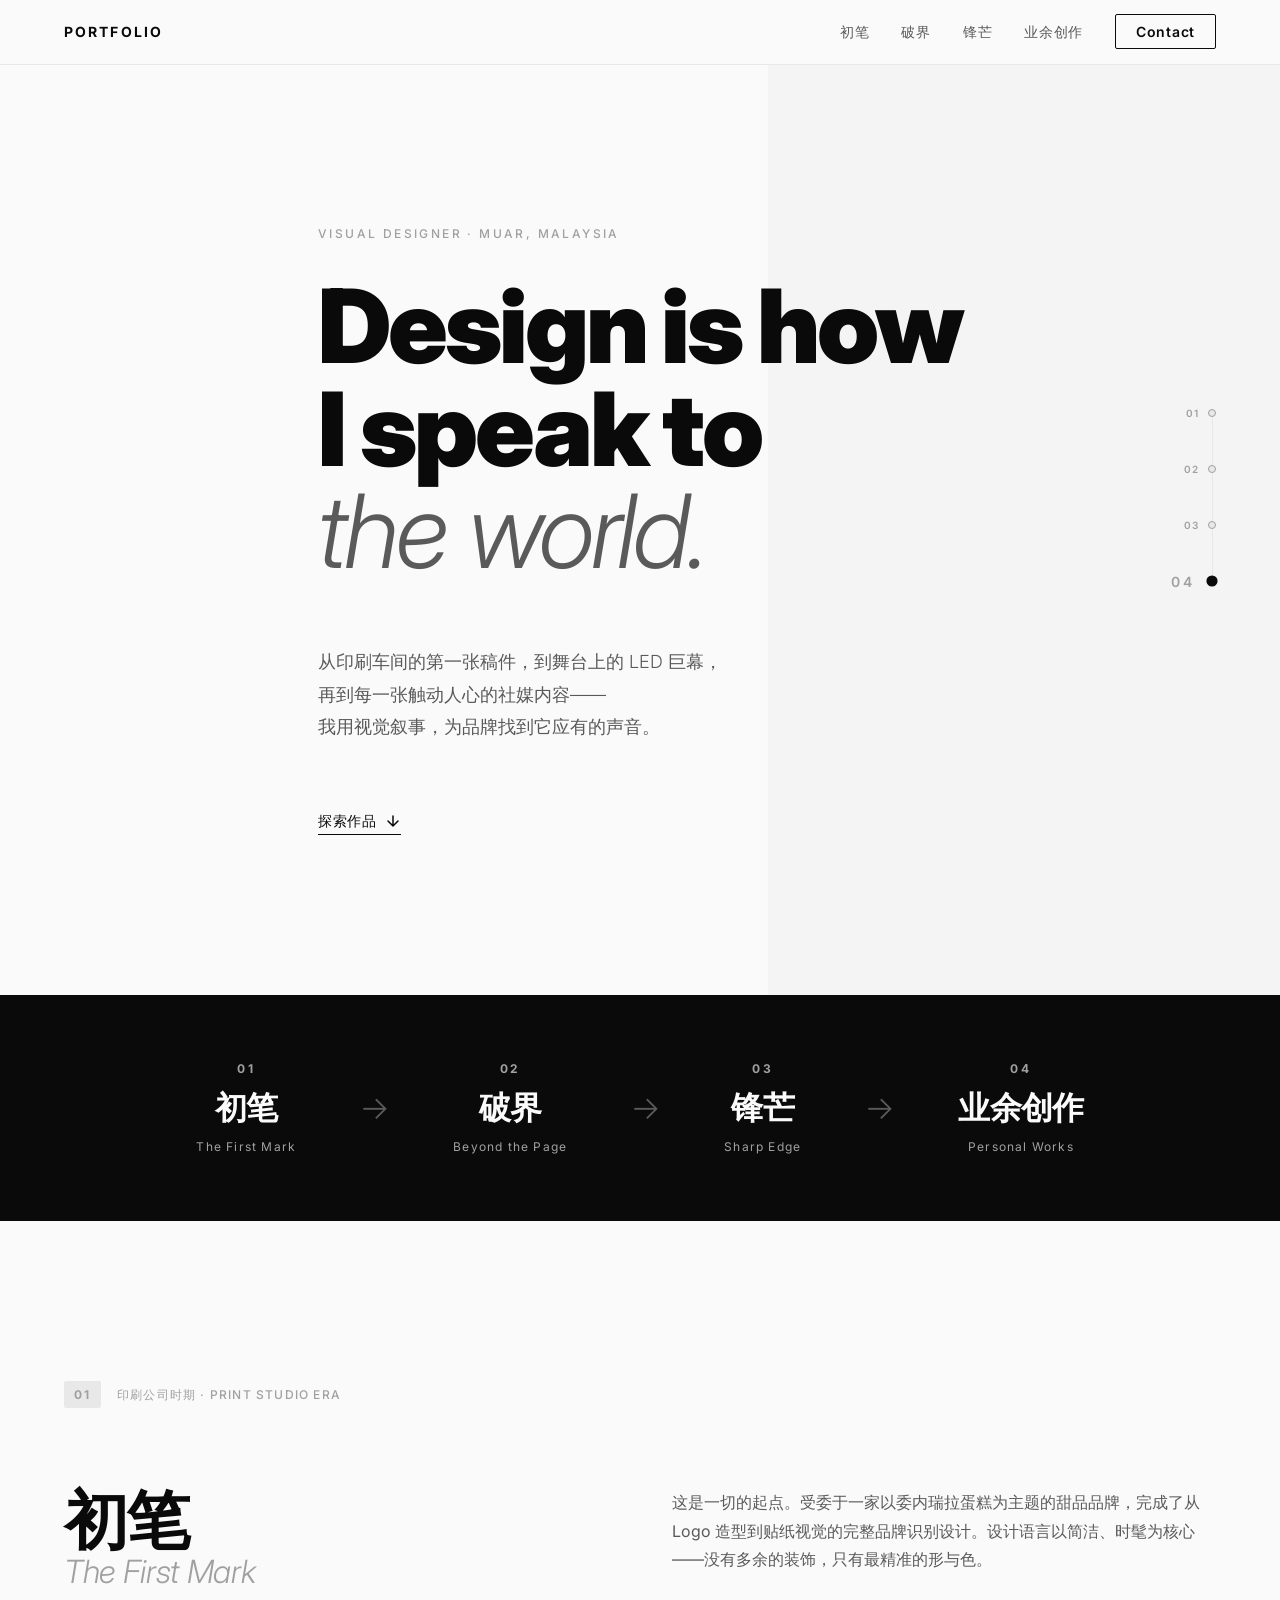
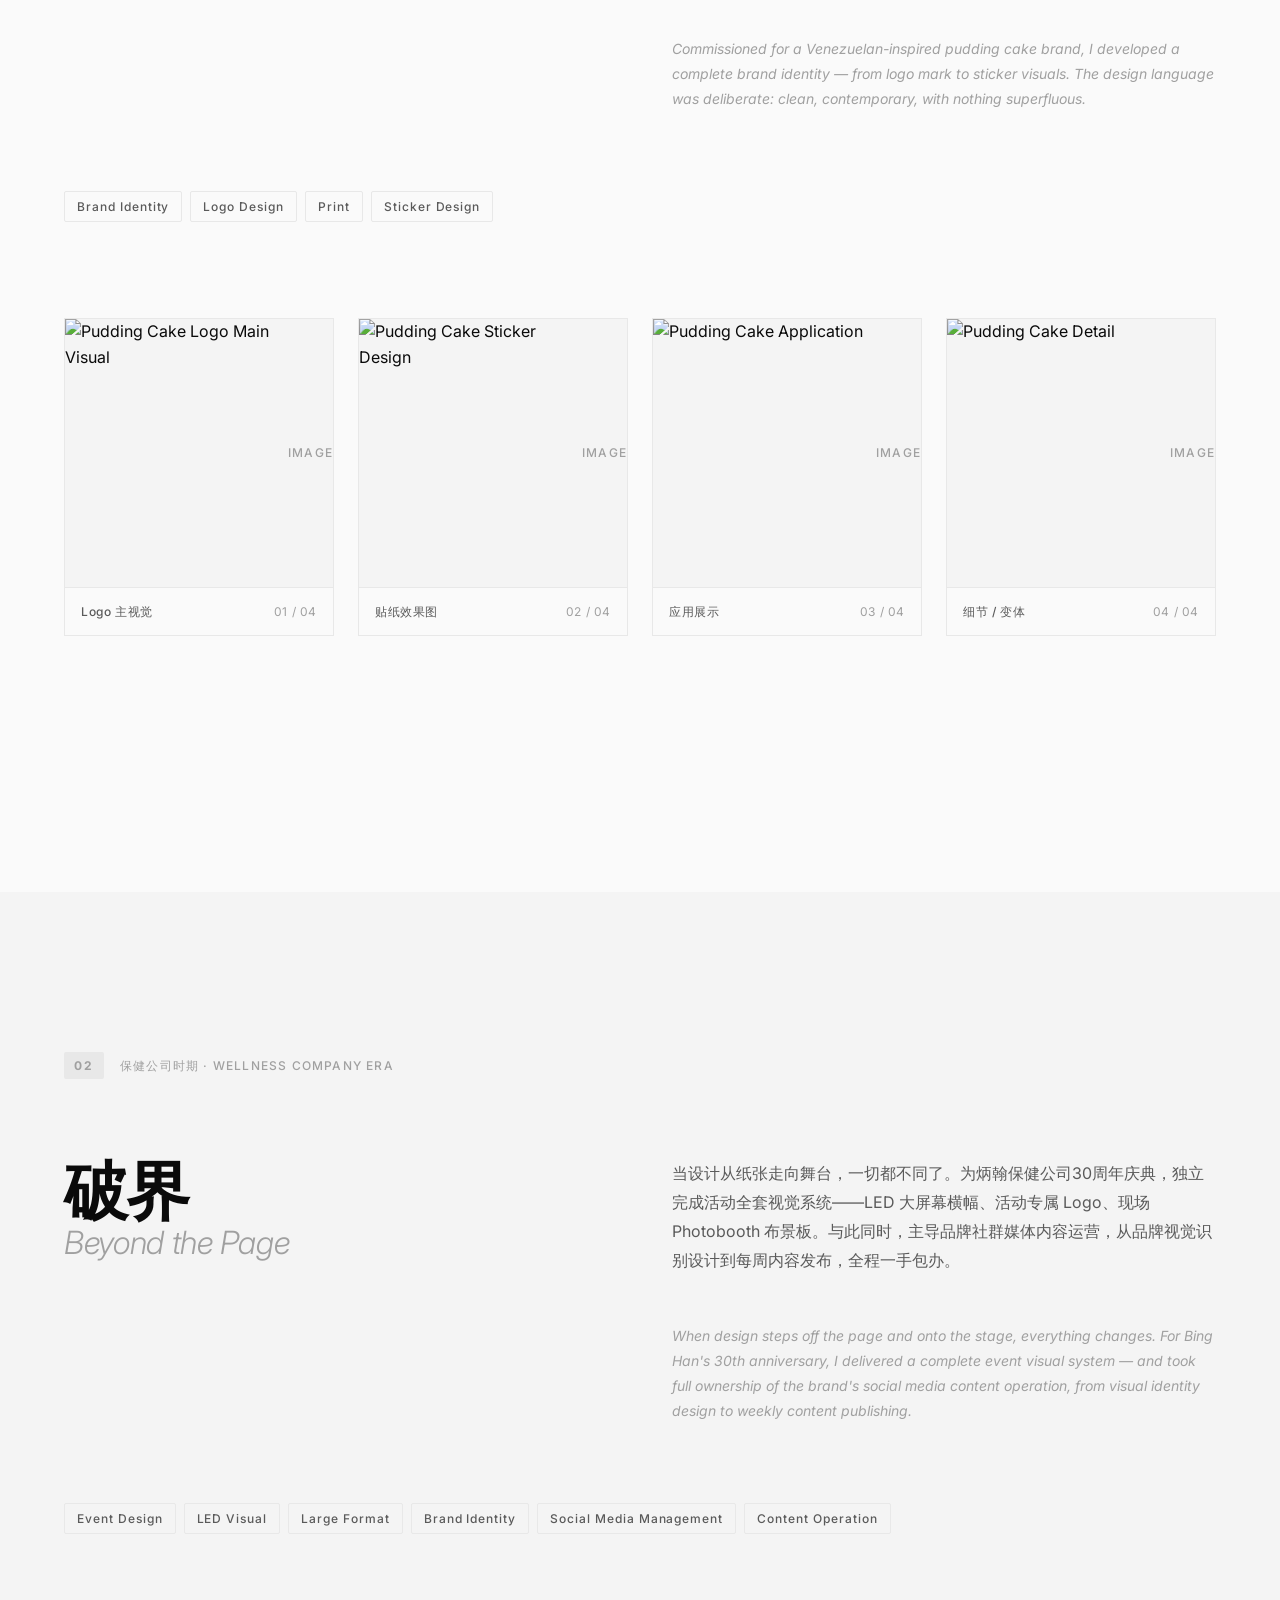
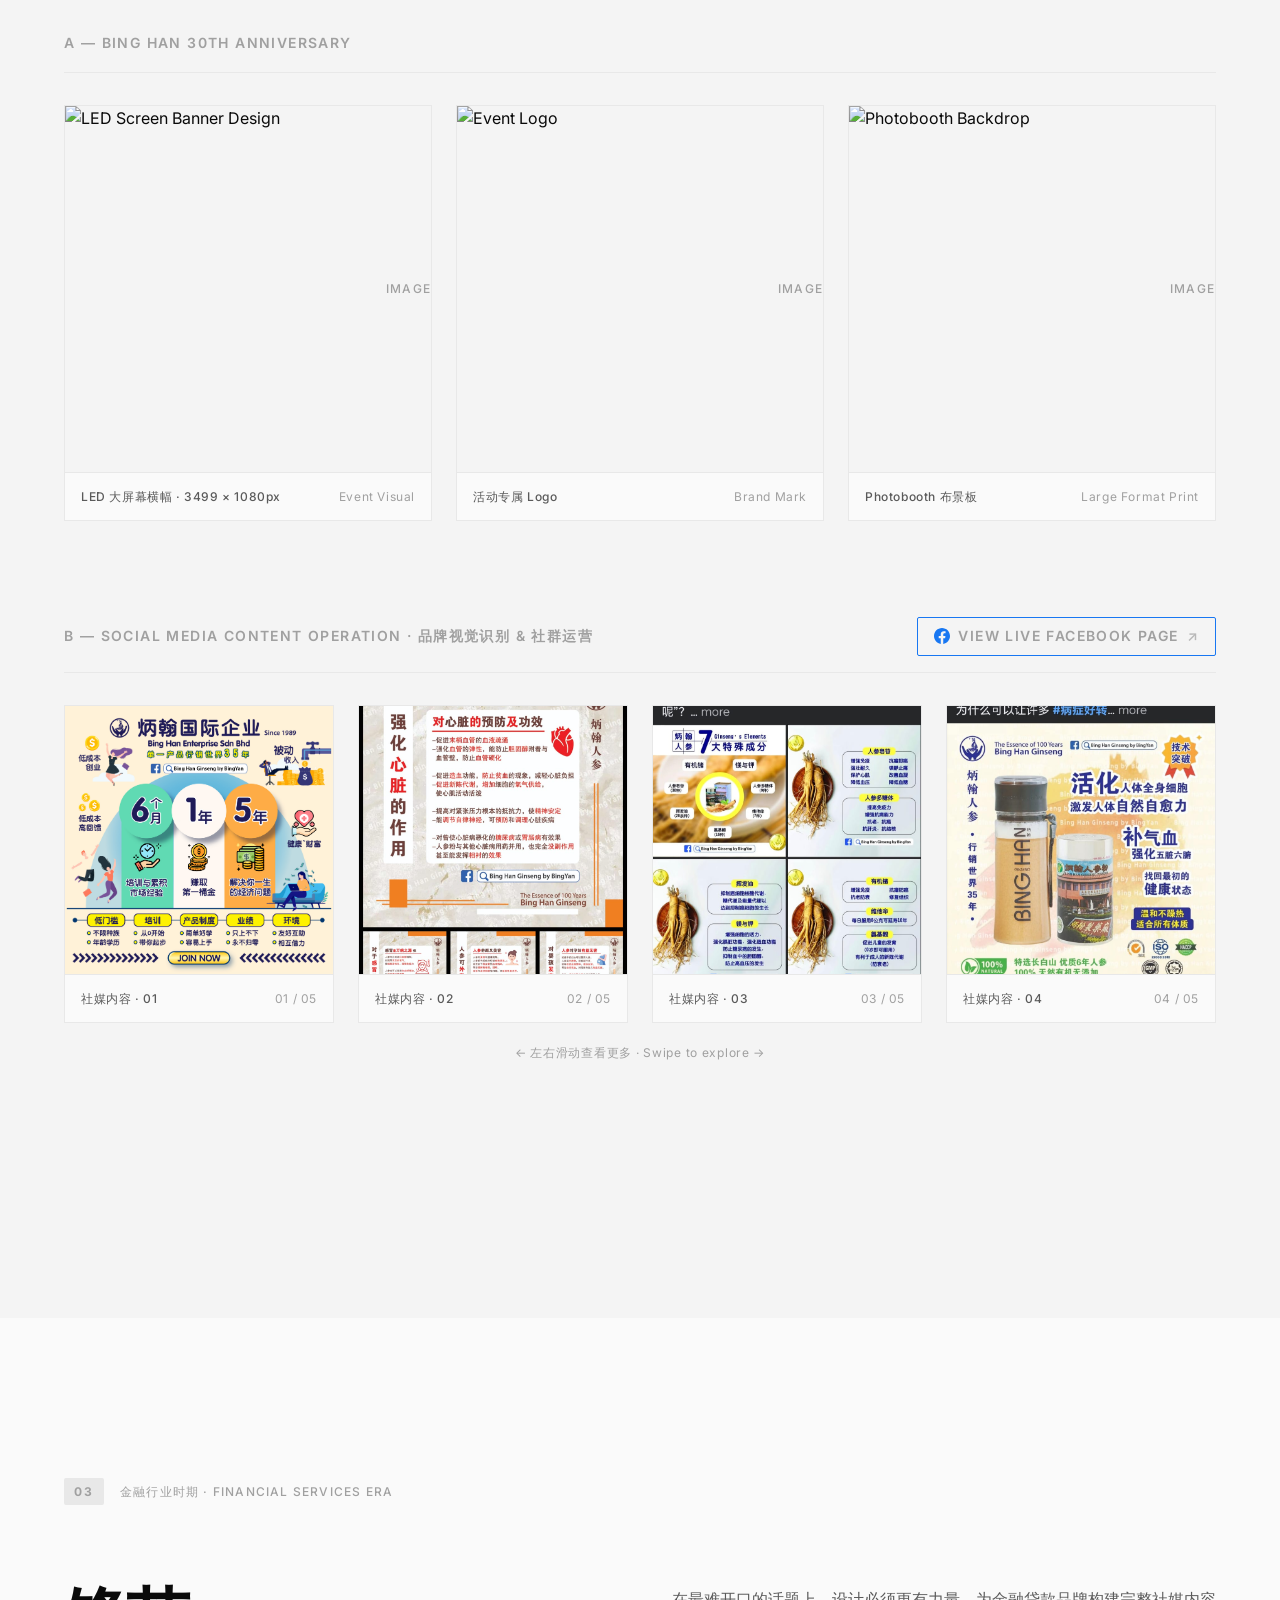
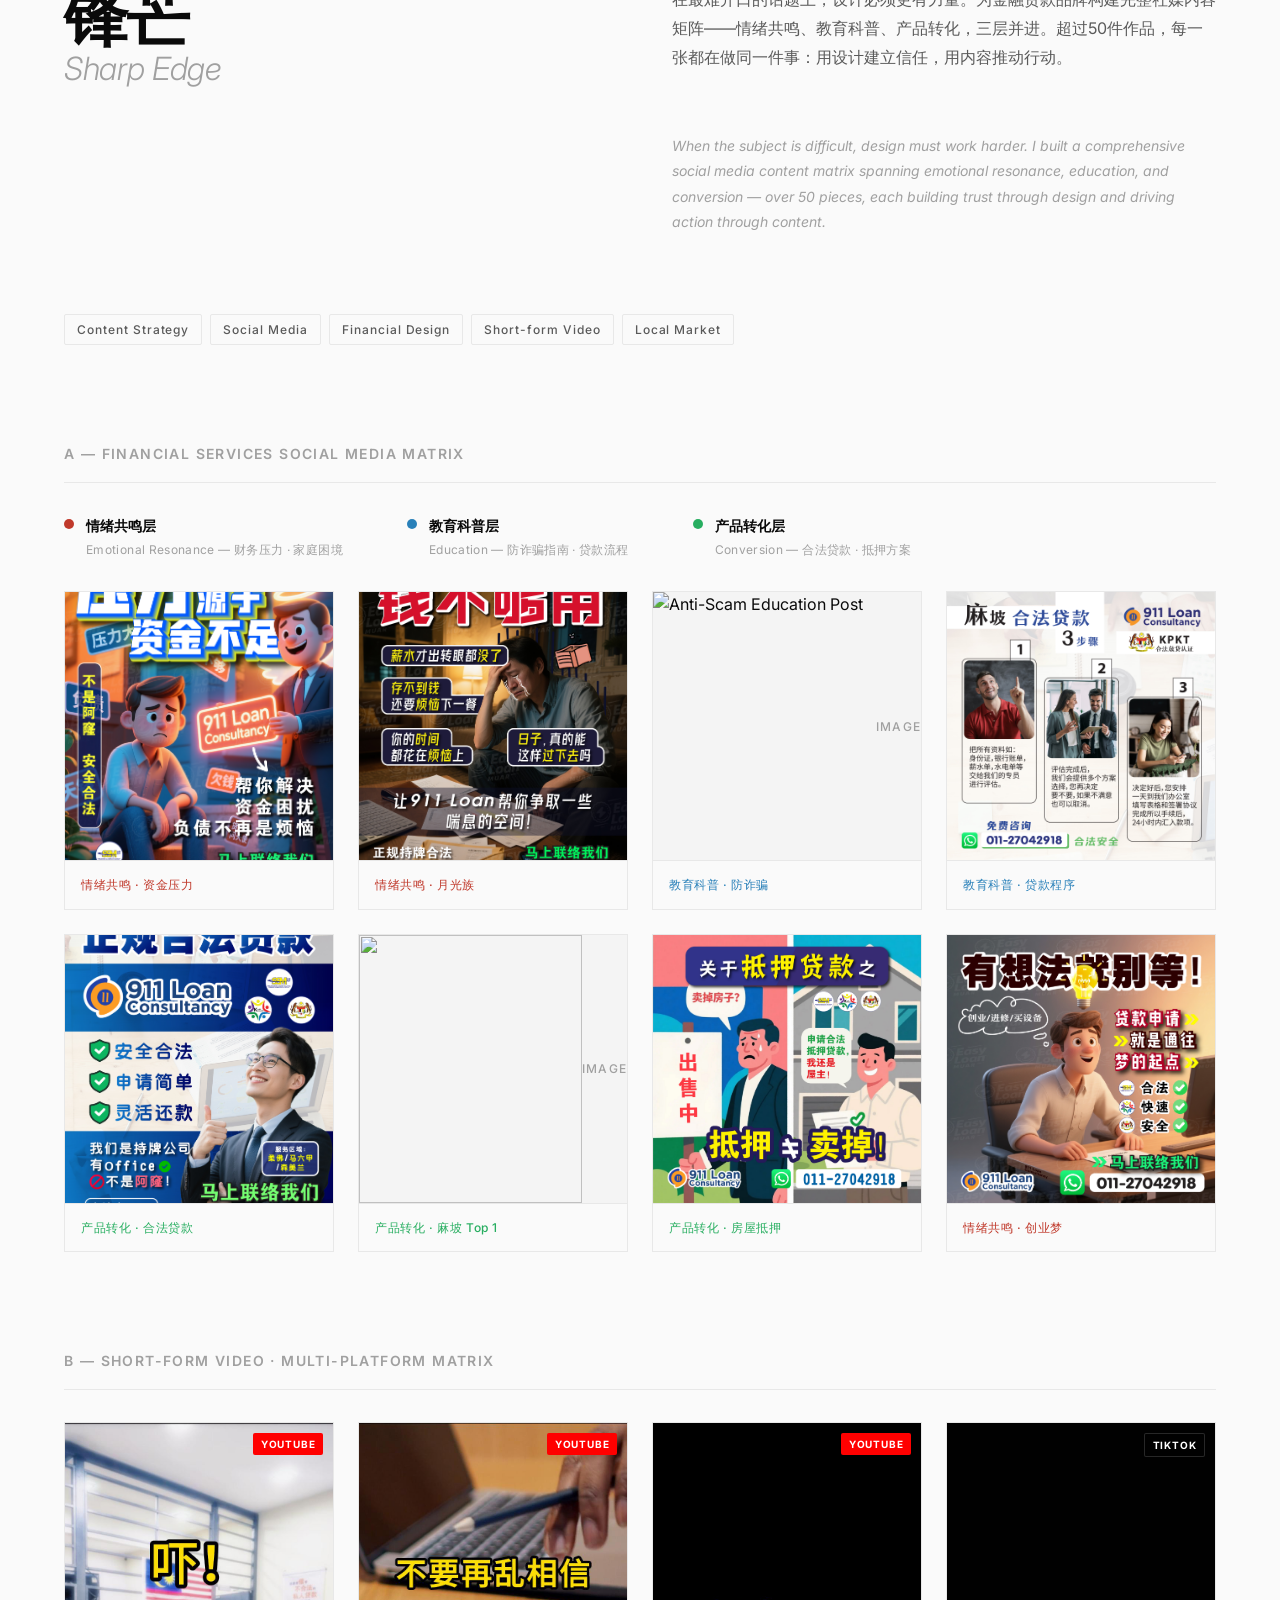
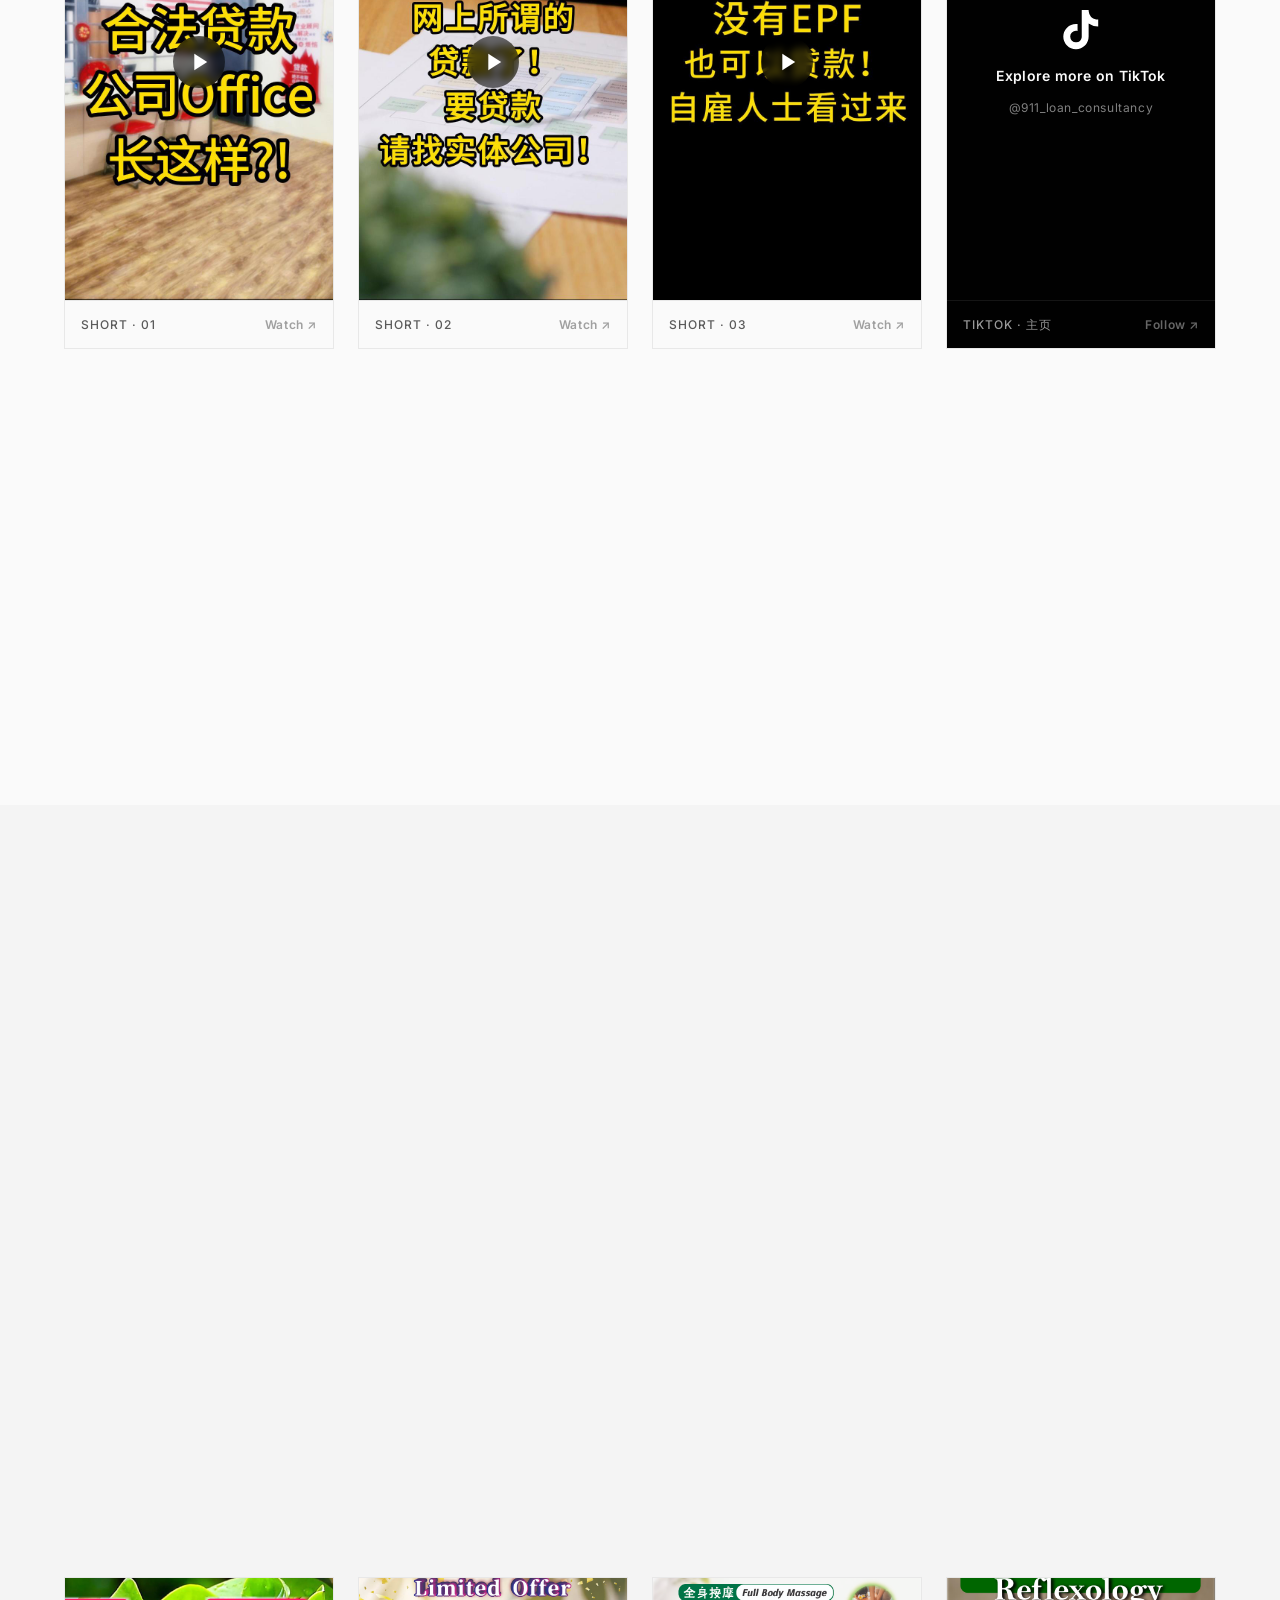
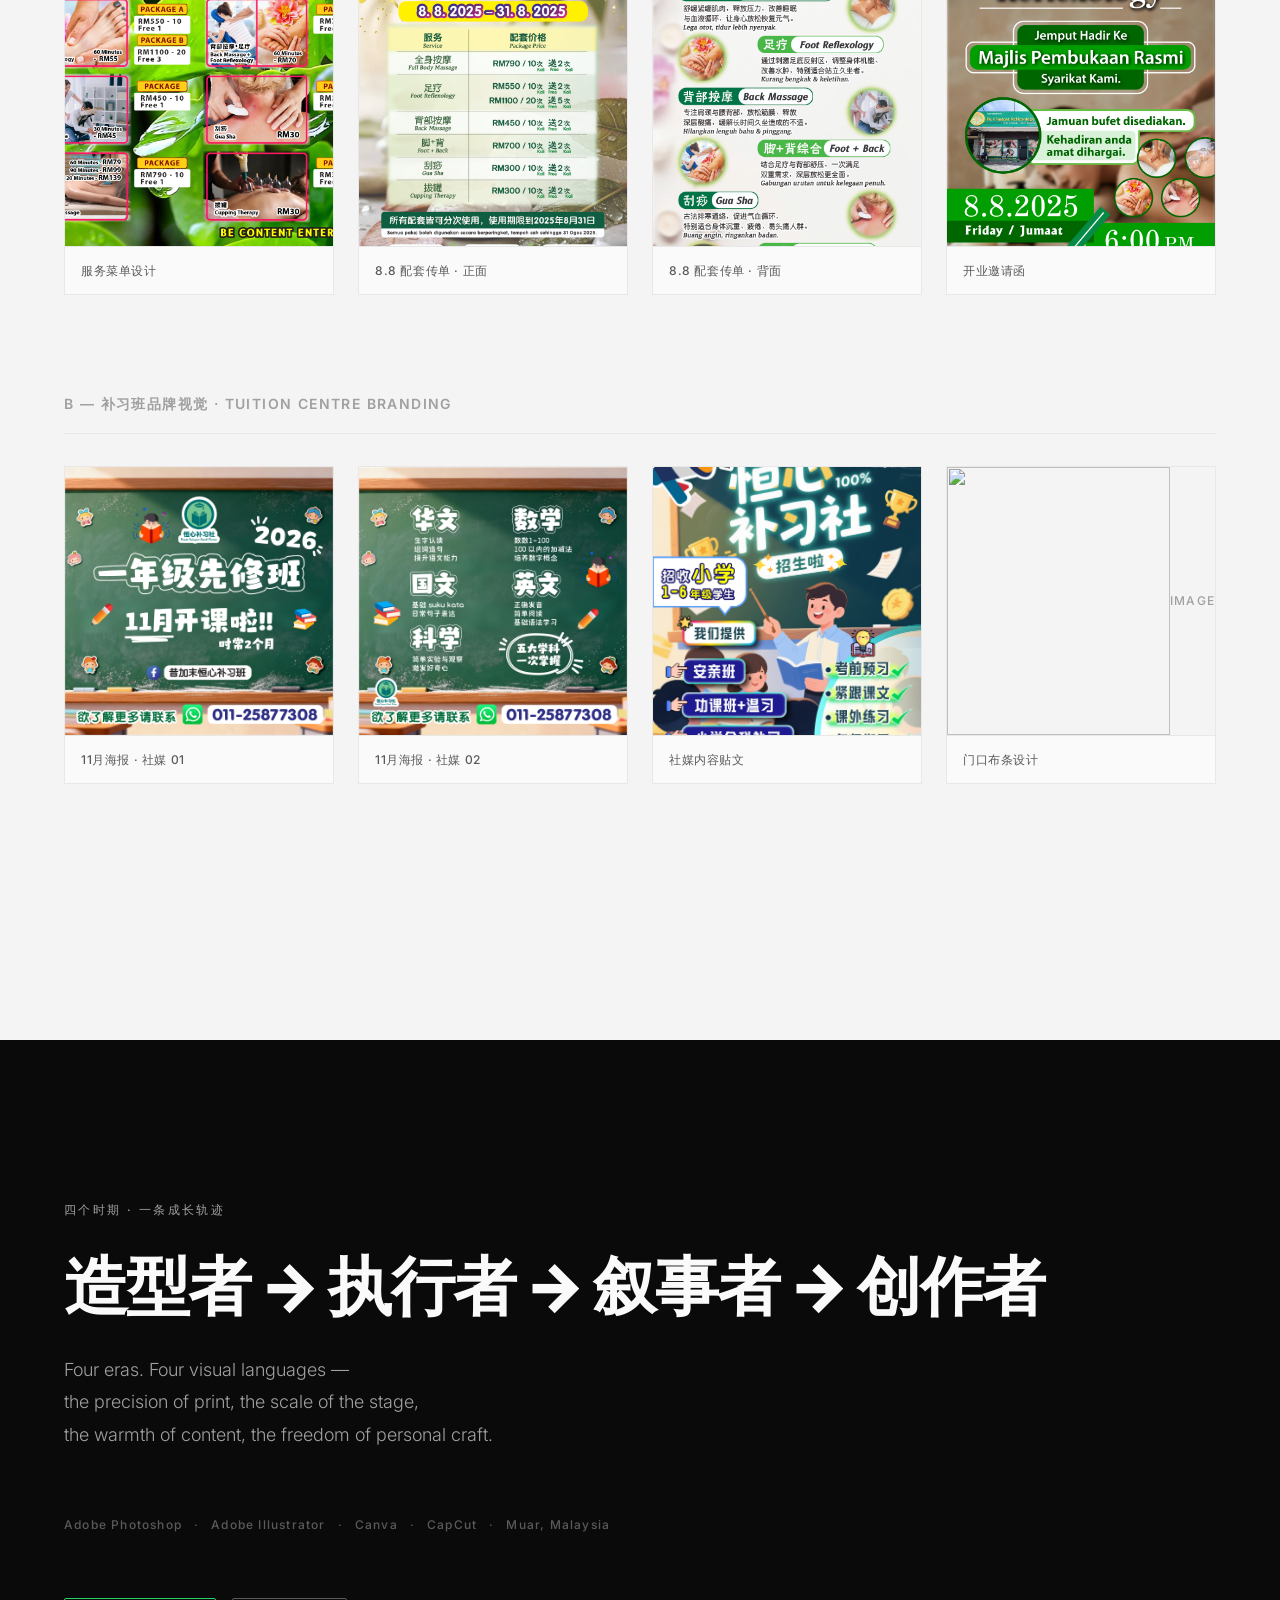
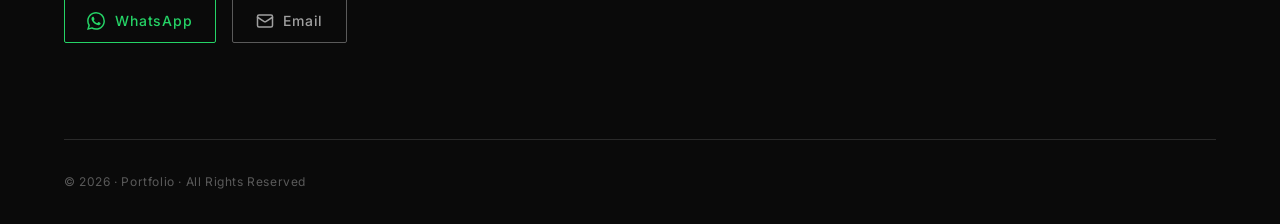
==== index.html @ 96a3898d "fix remaining broken images" ====
<!DOCTYPE html>
<html lang="zh-CN">
<head>
  <meta charset="UTF-8" />
  <meta name="viewport" content="width=device-width, initial-scale=1.0" />
  <title>Portfolio · Design Evolution</title>
  <link rel="preconnect" href="https://fonts.googleapis.com" />
  <link rel="preconnect" href="https://fonts.gstatic.com" crossorigin />
  <link href="https://fonts.googleapis.com/css2?family=Inter:wght@300;400;500;600;700;900&display=swap" rel="stylesheet" />
  <link rel="stylesheet" href="style.css" />
</head>
<body>

  <!-- ═══════════════════════════════════════
       NAVIGATION
  ═══════════════════════════════════════ -->
  <nav class="nav">
    <div class="nav__inner">
      <span class="nav__logo">Portfolio</span>
      <ul class="nav__links">
        <li><a href="#era-1">初笔</a></li>
        <li><a href="#era-2">破界</a></li>
        <li><a href="#era-3">锋芒</a></li>
        <li><a href="#era-4">业余创作</a></li>
        <li><a href="#contact" class="nav__cta">Contact</a></li>
      </ul>
    </div>
  </nav>

  <!-- ═══════════════════════════════════════
       HERO
  ═══════════════════════════════════════ -->
  <header class="hero">
    <div class="hero__inner">
      <p class="hero__eyebrow">Visual Designer · Muar, Malaysia</p>
      <h1 class="hero__title">
        Design is how<br />
        I speak to<br />
        <em>the world.</em>
      </h1>
      <p class="hero__sub">
        从印刷车间的第一张稿件，到舞台上的 LED 巨幕，<br />
        再到每一张触动人心的社媒内容——<br />
        我用视觉叙事，为品牌找到它应有的声音。
      </p>
      <a href="#era-1" class="hero__scroll">
        <span>探索作品</span>
        <svg width="16" height="16" viewBox="0 0 16 16" fill="none">
          <path d="M8 3v10M3 8l5 5 5-5" stroke="currentColor" stroke-width="1.5" stroke-linecap="round" stroke-linejoin="round"/>
        </svg>
      </a>
    </div>
    <!-- Timeline indicator -->
    <div class="hero__timeline">
      <div class="timeline-dot active" data-era="01"></div>
      <div class="timeline-line"></div>
      <div class="timeline-dot" data-era="02"></div>
      <div class="timeline-line"></div>
      <div class="timeline-dot" data-era="03"></div>
      <div class="timeline-line"></div>
      <div class="timeline-dot" data-era="04"></div>
    </div>
  </header>

  <!-- ═══════════════════════════════════════
       EVOLUTION STRIP
  ═══════════════════════════════════════ -->
  <section class="evolution">
    <div class="evolution__inner">
      <div class="evolution__item">
        <span class="evolution__num">01</span>
        <span class="evolution__zh">初笔</span>
        <span class="evolution__en">The First Mark</span>
      </div>
      <div class="evolution__arrow">→</div>
      <div class="evolution__item">
        <span class="evolution__num">02</span>
        <span class="evolution__zh">破界</span>
        <span class="evolution__en">Beyond the Page</span>
      </div>
      <div class="evolution__arrow">→</div>
      <div class="evolution__item">
        <span class="evolution__num">03</span>
        <span class="evolution__zh">锋芒</span>
        <span class="evolution__en">Sharp Edge</span>
      </div>
      <div class="evolution__arrow">→</div>
      <div class="evolution__item">
        <span class="evolution__num">04</span>
        <span class="evolution__zh">业余创作</span>
        <span class="evolution__en">Personal Works</span>
      </div>
    </div>
  </section>

  <!-- ═══════════════════════════════════════
       ERA 1 — 初笔 · THE FIRST MARK
  ═══════════════════════════════════════ -->
  <section class="era" id="era-1">
    <div class="era__header">
      <div class="era__meta">
        <span class="era__num">01</span>
        <span class="era__context">印刷公司时期 · Print Studio Era</span>
      </div>
      <h2 class="era__title">初笔<br /><span>The First Mark</span></h2>
      <p class="era__desc">
        这是一切的起点。受委于一家以委内瑞拉蛋糕为主题的甜品品牌，完成了从 Logo 造型到贴纸视觉的完整品牌识别设计。设计语言以简洁、时髦为核心——没有多余的装饰，只有最精准的形与色。
      </p>
      <p class="era__desc era__desc--en">
        Commissioned for a Venezuelan-inspired pudding cake brand, I developed a complete brand identity — from logo mark to sticker visuals. The design language was deliberate: clean, contemporary, with nothing superfluous.
      </p>
      <div class="era__tags">
        <span class="tag">Brand Identity</span>
        <span class="tag">Logo Design</span>
        <span class="tag">Print</span>
        <span class="tag">Sticker Design</span>
      </div>
    </div>

    <div class="era__grid era__grid--4">
      <div class="card">
        <div class="card__img-wrap">
          <img src="assets/portfolio/p1/Portfolio_pudding_cake-01.jpg"
               alt="Pudding Cake Logo Main Visual"
               loading="lazy"
               onerror="this.parentElement.classList.add('card__img-wrap--placeholder')" />
        </div>
        <div class="card__info">
          <span class="card__label">Logo 主视觉</span>
          <span class="card__num">01 / 04</span>
        </div>
      </div>
      <div class="card">
        <div class="card__img-wrap">
          <img src="assets/portfolio/p1/Portfolio_pudding_cake-02.jpg"
               alt="Pudding Cake Sticker Design"
               loading="lazy"
               onerror="this.parentElement.classList.add('card__img-wrap--placeholder')" />
        </div>
        <div class="card__info">
          <span class="card__label">贴纸效果图</span>
          <span class="card__num">02 / 04</span>
        </div>
      </div>
      <div class="card">
        <div class="card__img-wrap">
          <img src="assets/portfolio/p1/Portfolio_pudding_cake-03.jpg"
               alt="Pudding Cake Application"
               loading="lazy"
               onerror="this.parentElement.classList.add('card__img-wrap--placeholder')" />
        </div>
        <div class="card__info">
          <span class="card__label">应用展示</span>
          <span class="card__num">03 / 04</span>
        </div>
      </div>
      <div class="card">
        <div class="card__img-wrap">
          <img src="assets/portfolio/p1/Portfolio_pudding_cake-04.jpg"
               alt="Pudding Cake Detail"
               loading="lazy"
               onerror="this.parentElement.classList.add('card__img-wrap--placeholder')" />
        </div>
        <div class="card__info">
          <span class="card__label">细节 / 变体</span>
          <span class="card__num">04 / 04</span>
        </div>
      </div>
    </div>
  </section>

  <!-- ═══════════════════════════════════════
       ERA 2 — 破界 · BEYOND THE PAGE
  ═══════════════════════════════════════ -->
  <section class="era era--alt" id="era-2">
    <div class="era__header">
      <div class="era__meta">
        <span class="era__num">02</span>
        <span class="era__context">保健公司时期 · Wellness Company Era</span>
      </div>
      <h2 class="era__title">破界<br /><span>Beyond the Page</span></h2>
      <p class="era__desc">
        当设计从纸张走向舞台，一切都不同了。为炳翰保健公司30周年庆典，独立完成活动全套视觉系统——LED 大屏幕横幅、活动专属 Logo、现场 Photobooth 布景板。与此同时，主导品牌社群媒体内容运营，从品牌视觉识别设计到每周内容发布，全程一手包办。
      </p>
      <p class="era__desc era__desc--en">
        When design steps off the page and onto the stage, everything changes. For Bing Han's 30th anniversary, I delivered a complete event visual system — and took full ownership of the brand's social media content operation, from visual identity design to weekly content publishing.
      </p>
      <div class="era__tags">
        <span class="tag">Event Design</span>
        <span class="tag">LED Visual</span>
        <span class="tag">Large Format</span>
        <span class="tag">Brand Identity</span>
        <span class="tag">Social Media Management</span>
        <span class="tag">Content Operation</span>
      </div>
    </div>

    <!-- Sub-project A: Anniversary -->
    <div class="era__subheading">
      <span>A — Bing Han 30th Anniversary</span>
    </div>
    <div class="era__grid era__grid--3">
      <div class="card card--wide">
        <div class="card__img-wrap">
          <img src="assets/portfolio/p2/Bing_Han_30th_Anniversary/Led_Screen_presentation_Design/3499x1080-01.png"
               alt="LED Screen Banner Design"
               loading="lazy"
               onerror="this.parentElement.classList.add('card__img-wrap--placeholder')" />
        </div>
        <div class="card__info">
          <span class="card__label">LED 大屏幕横幅 · 3499 × 1080px</span>
          <span class="card__num">Event Visual</span>
        </div>
      </div>
      <div class="card">
        <div class="card__img-wrap">
          <img src="assets/portfolio/p2/Bing_Han_30th_Anniversary/Led_Screen_presentation_Design/LED_Screen_Logo-01.png"
               alt="Event Logo"
               loading="lazy"
               onerror="this.parentElement.classList.add('card__img-wrap--placeholder')" />
        </div>
        <div class="card__info">
          <span class="card__label">活动专属 Logo</span>
          <span class="card__num">Brand Mark</span>
        </div>
      </div>
      <div class="card">
        <div class="card__img-wrap">
          <img src="assets/portfolio/p2/Bing_Han_30th_Anniversary/Photobooth_Design/Photobooth_Binghan.jpg"
               alt="Photobooth Backdrop"
               loading="lazy"
               onerror="this.parentElement.classList.add('card__img-wrap--placeholder')" />
        </div>
        <div class="card__info">
          <span class="card__label">Photobooth 布景板</span>
          <span class="card__num">Large Format Print</span>
        </div>
      </div>
    </div>

    <!-- Sub-project B: Social Media Carousel + Facebook CTA -->
    <div class="era__subheading era__subheading--flex">
      <span>B — Social Media Content Operation · 品牌视觉识别 &amp; 社群运营</span>
      <a href="https://www.facebook.com/profile.php?id=100085576548294"
         class="fb-btn"
         target="_blank" rel="noopener noreferrer"
         aria-label="View Live Facebook Page">
        <svg width="16" height="16" viewBox="0 0 24 24" fill="currentColor" aria-hidden="true">
          <path d="M24 12.073c0-6.627-5.373-12-12-12s-12 5.373-12 12c0 5.99 4.388 10.954 10.125 11.854v-8.385H7.078v-3.47h3.047V9.43c0-3.007 1.792-4.669 4.533-4.669 1.312 0 2.686.235 2.686.235v2.953H15.83c-1.491 0-1.956.925-1.956 1.874v2.25h3.328l-.532 3.47h-2.796v8.385C19.612 23.027 24 18.062 24 12.073z"/>
        </svg>
        <span>View Live Facebook Page</span>
        <span class="fb-btn__arrow">↗</span>
      </a>
    </div>

    <!-- Horizontal Scroll Carousel -->
    <div class="carousel-wrap">
      <div class="carousel" role="region" aria-label="Social Media Posts Carousel">

        <div class="carousel-slide">
          <div class="carousel-img-wrap">
            <img src="assets/portfolio/p2/Social_Media_Post/1.jpg"
                 alt="Social Media Post 01"
                 loading="lazy"
                 onerror="this.parentElement.classList.add('carousel-img-wrap--placeholder')" />
          </div>
          <div class="carousel-info">
            <span class="carousel-label">社媒内容 · 01</span>
            <span class="carousel-num">01 / 05</span>
          </div>
        </div>

        <div class="carousel-slide">
          <div class="carousel-img-wrap">
            <img src="assets/portfolio/p2/Social_Media_Post/2.jpg"
                 alt="Social Media Post 02"
                 loading="lazy"
                 onerror="this.parentElement.classList.add('carousel-img-wrap--placeholder')" />
          </div>
          <div class="carousel-info">
            <span class="carousel-label">社媒内容 · 02</span>
            <span class="carousel-num">02 / 05</span>
          </div>
        </div>

        <div class="carousel-slide">
          <div class="carousel-img-wrap">
            <img src="assets/portfolio/p2/Social_Media_Post/3.jpg"
                 alt="Social Media Post 03"
                 loading="lazy"
                 onerror="this.parentElement.classList.add('carousel-img-wrap--placeholder')" />
          </div>
          <div class="carousel-info">
            <span class="carousel-label">社媒内容 · 03</span>
            <span class="carousel-num">03 / 05</span>
          </div>
        </div>

        <div class="carousel-slide">
          <div class="carousel-img-wrap">
            <img src="assets/portfolio/p2/Social_Media_Post/4.jpg"
                 alt="Social Media Post 04"
                 loading="lazy"
                 onerror="this.parentElement.classList.add('carousel-img-wrap--placeholder')" />
          </div>
          <div class="carousel-info">
            <span class="carousel-label">社媒内容 · 04</span>
            <span class="carousel-num">04 / 05</span>
          </div>
        </div>

        <div class="carousel-slide">
          <div class="carousel-img-wrap">
            <img src="assets/portfolio/p2/Social_Media_Post/5.jpg"
                 alt="Social Media Post 05"
                 loading="lazy"
                 onerror="this.parentElement.classList.add('carousel-img-wrap--placeholder')" />
          </div>
          <div class="carousel-info">
            <span class="carousel-label">社媒内容 · 05</span>
            <span class="carousel-num">05 / 05</span>
          </div>
        </div>

      </div>
      <!-- Scroll hint -->
      <p class="carousel-hint">← 左右滑动查看更多 · Swipe to explore →</p>
    </div>

  </section>

  <!-- ═══════════════════════════════════════
       ERA 3 — 锋芒 · SHARP EDGE
  ═══════════════════════════════════════ -->
  <section class="era" id="era-3">
    <div class="era__header">
      <div class="era__meta">
        <span class="era__num">03</span>
        <span class="era__context">金融行业时期 · Financial Services Era</span>
      </div>
      <h2 class="era__title">锋芒<br /><span>Sharp Edge</span></h2>
      <p class="era__desc">
        在最难开口的话题上，设计必须更有力量。为金融贷款品牌构建完整社媒内容矩阵——情绪共鸣、教育科普、产品转化，三层并进。超过50件作品，每一张都在做同一件事：用设计建立信任，用内容推动行动。
      </p>
      <p class="era__desc era__desc--en">
        When the subject is difficult, design must work harder. I built a comprehensive social media content matrix spanning emotional resonance, education, and conversion — over 50 pieces, each building trust through design and driving action through content.
      </p>
      <div class="era__tags">
        <span class="tag">Content Strategy</span>
        <span class="tag">Social Media</span>
        <span class="tag">Financial Design</span>
        <span class="tag">Short-form Video</span>
        <span class="tag">Local Market</span>
      </div>
    </div>

    <!-- Sub-project A: Social Media Matrix -->
    <div class="era__subheading">
      <span>A — Financial Services Social Media Matrix</span>
    </div>

    <!-- Content Layer Labels -->
    <div class="content-layers">
      <div class="layer">
        <span class="layer__dot layer__dot--1"></span>
        <div>
          <strong>情绪共鸣层</strong>
          <p>Emotional Resonance — 财务压力 · 家庭困境</p>
        </div>
      </div>
      <div class="layer">
        <span class="layer__dot layer__dot--2"></span>
        <div>
          <strong>教育科普层</strong>
          <p>Education — 防诈骗指南 · 贷款流程</p>
        </div>
      </div>
      <div class="layer">
        <span class="layer__dot layer__dot--3"></span>
        <div>
          <strong>产品转化层</strong>
          <p>Conversion — 合法贷款 · 抵押方案</p>
        </div>
      </div>
    </div>

    <div class="era__grid era__grid--4">
      <div class="card">
        <div class="card__img-wrap">
          <img src="assets/portfolio/p3/Social_Media_Post/3.jpg"
               alt="Financial Stress Post"
               loading="lazy"
               onerror="this.parentElement.classList.add('card__img-wrap--placeholder')" />
        </div>
        <div class="card__info">
          <span class="card__label card__label--layer1">情绪共鸣 · 资金压力</span>
        </div>
      </div>
      <div class="card">
        <div class="card__img-wrap">
          <img src="assets/portfolio/p3/Social_Media_Post/37.jpg"
               alt="Paycheck to Paycheck Post"
               loading="lazy"
               onerror="this.parentElement.classList.add('card__img-wrap--placeholder')" />
        </div>
        <div class="card__info">
          <span class="card__label card__label--layer1">情绪共鸣 · 月光族</span>
        </div>
      </div>
      <div class="card">
        <div class="card__img-wrap">
          <img src="assets/portfolio/p3/Social_Media_Post/26.jpg"
               alt="Anti-Scam Education Post"
               loading="lazy"
               onerror="this.parentElement.classList.add('card__img-wrap--placeholder')" />
        </div>
        <div class="card__info">
          <span class="card__label card__label--layer2">教育科普 · 防诈骗</span>
        </div>
      </div>
      <div class="card">
        <div class="card__img-wrap">
          <img src="assets/portfolio/p3/Social_Media_Post/33.jpg"
               alt="Loan Process Post"
               loading="lazy"
               onerror="this.parentElement.classList.add('card__img-wrap--placeholder')" />
        </div>
        <div class="card__info">
          <span class="card__label card__label--layer2">教育科普 · 贷款程序</span>
        </div>
      </div>
      <div class="card">
        <div class="card__img-wrap">
          <img src="assets/portfolio/p3/Social_Media_Post/21.jpg"
               alt="Legal Loan Post"
               loading="lazy"
               onerror="this.parentElement.classList.add('card__img-wrap--placeholder')" />
        </div>
        <div class="card__info">
          <span class="card__label card__label--layer3">产品转化 · 合法贷款</span>
        </div>
      </div>
      <div class="card">
        <div class="card__img-wrap">
          <img src="assets/portfolio/p3/Social_Media_Post/38.jpg“
               alt="Muar Top 1 Loan Post"
               loading="lazy"
               onerror="this.parentElement.classList.add('card__img-wrap--placeholder')" />
        </div>
        <div class="card__info">
          <span class="card__label card__label--layer3">产品转化 · 麻坡 Top 1</span>
        </div>
      </div>
      <div class="card">
        <div class="card__img-wrap">
          <img src="assets/portfolio/p3/Social_Media_Post/9.jpg"
               alt="Mortgage Loan Post"
               loading="lazy"
               onerror="this.parentElement.classList.add('card__img-wrap--placeholder')" />
        </div>
        <div class="card__info">
          <span class="card__label card__label--layer3">产品转化 · 房屋抵押</span>
        </div>
      </div>
      <div class="card">
        <div class="card__img-wrap">
          <img src="assets/portfolio/p3/Social_Media_Post/911_loan4.jpg"
               alt="Entrepreneurship Dream Post"
               loading="lazy"
               onerror="this.parentElement.classList.add('card__img-wrap--placeholder')" />
        </div>
        <div class="card__info">
          <span class="card__label card__label--layer1">情绪共鸣 · 创业梦</span>
        </div>
      </div>
    </div>

    <!-- Sub-project B: Short-form Video Matrix (3 YouTube + 1 TikTok) -->
    <div class="era__subheading">
      <span>B — Short-form Video · Multi-Platform Matrix</span>
    </div>
    <div class="shorts-grid">

      <!-- YouTube Short 01 -->
      <a class="shorts-item shorts-item--link"
         href="https://www.youtube.com/shorts/OzAQCE-EINQ"
         target="_blank" rel="noopener noreferrer"
         aria-label="Watch YouTube Short 01">
        <div class="shorts-frame">
          <img src="assets/portfolio/p3/Shorts_Cover/Cover_link_1.jpg"
               alt="YouTube Short 01 Cover"
               loading="lazy"
               onerror="this.parentElement.classList.add('shorts-frame--placeholder')" />
          <div class="shorts-play">
            <svg width="28" height="28" viewBox="0 0 24 24" fill="white" aria-hidden="true">
              <path d="M8 5v14l11-7z"/>
            </svg>
          </div>
          <div class="shorts-badge shorts-badge--yt">YouTube</div>
        </div>
        <div class="shorts-info">
          <span class="shorts-label">Short · 01</span>
          <span class="shorts-cta">Watch ↗</span>
        </div>
      </a>

      <!-- YouTube Short 02 -->
      <a class="shorts-item shorts-item--link"
         href="https://www.youtube.com/shorts/XDJvFCyjBCs"
         target="_blank" rel="noopener noreferrer"
         aria-label="Watch YouTube Short 02">
        <div class="shorts-frame">
          <img src="assets/portfolio/p3/Shorts_Cover/Cover_link_2.jpg"
               alt="YouTube Short 02 Cover"
               loading="lazy"
               onerror="this.parentElement.classList.add('shorts-frame--placeholder')" />
          <div class="shorts-play">
            <svg width="28" height="28" viewBox="0 0 24 24" fill="white" aria-hidden="true">
              <path d="M8 5v14l11-7z"/>
            </svg>
          </div>
          <div class="shorts-badge shorts-badge--yt">YouTube</div>
        </div>
        <div class="shorts-info">
          <span class="shorts-label">Short · 02</span>
          <span class="shorts-cta">Watch ↗</span>
        </div>
      </a>

      <!-- YouTube Short 03 -->
      <a class="shorts-item shorts-item--link"
         href="https://www.youtube.com/shorts/urLWPXKxaZw"
         target="_blank" rel="noopener noreferrer"
         aria-label="Watch YouTube Short 03">
        <div class="shorts-frame">
          <img src="assets/portfolio/p3/Shorts_Cover/Cover_link_3.jpg"
               alt="YouTube Short 03 Cover"
               loading="lazy"
               onerror="this.parentElement.classList.add('shorts-frame--placeholder')" />
          <div class="shorts-play">
            <svg width="28" height="28" viewBox="0 0 24 24" fill="white" aria-hidden="true">
              <path d="M8 5v14l11-7z"/>
            </svg>
          </div>
          <div class="shorts-badge shorts-badge--yt">YouTube</div>
        </div>
        <div class="shorts-info">
          <span class="shorts-label">Short · 03</span>
          <span class="shorts-cta">Watch ↗</span>
        </div>
      </a>

      <!-- TikTok — 压轴第4格 -->
      <a class="shorts-item shorts-item--link shorts-item--tiktok"
         href="https://www.tiktok.com/@911_loan_consultancy"
         target="_blank" rel="noopener noreferrer"
         aria-label="Visit TikTok Page">
        <div class="shorts-frame shorts-frame--tiktok">
          <div class="tiktok-cover">
            <svg width="48" height="48" viewBox="0 0 24 24" fill="white" aria-hidden="true">
              <path d="M19.59 6.69a4.83 4.83 0 0 1-3.77-4.25V2h-3.45v13.67a2.89 2.89 0 0 1-2.88 2.5 2.89 2.89 0 0 1-2.89-2.89 2.89 2.89 0 0 1 2.89-2.89c.28 0 .54.04.79.1V9.01a6.33 6.33 0 0 0-.79-.05 6.34 6.34 0 0 0-6.34 6.34 6.34 6.34 0 0 0 6.34 6.34 6.34 6.34 0 0 0 6.33-6.34V8.69a8.18 8.18 0 0 0 4.78 1.52V6.76a4.85 4.85 0 0 1-1.01-.07z"/>
            </svg>
            <p class="tiktok-cover__text">Explore more on TikTok</p>
            <p class="tiktok-cover__handle">@911_loan_consultancy</p>
          </div>
          <div class="shorts-badge shorts-badge--tt">TikTok</div>
        </div>
        <div class="shorts-info">
          <span class="shorts-label">TikTok · 主页</span>
          <span class="shorts-cta">Follow ↗</span>
        </div>
      </a>

    </div>

    <!-- Stats bar -->
    <div class="stats-bar">
      <div class="stat">
        <span class="stat__num">50+</span>
        <span class="stat__label">Social Media Posts</span>
      </div>
      <div class="stat__divider"></div>
      <div class="stat">
        <span class="stat__num">3</span>
        <span class="stat__label">Content Layers</span>
      </div>
      <div class="stat__divider"></div>
      <div class="stat">
        <span class="stat__num">3</span>
        <span class="stat__label">YouTube Shorts</span>
      </div>
      <div class="stat__divider"></div>
      <div class="stat">
        <span class="stat__num">1</span>
        <span class="stat__label">Local Market · Muar</span>
      </div>
    </div>
  </section>

  <!-- ═══════════════════════════════════════
       ERA 4 — 业余创作 · PERSONAL WORKS
  ═══════════════════════════════════════ -->
  <section class="era era--alt" id="era-4">
    <div class="era__header">
      <div class="era__meta">
        <span class="era__num">04</span>
        <span class="era__context">个人自由创作 · Personal Creative Works</span>
      </div>
      <h2 class="era__title">业余创作<br /><span>Personal Works</span></h2>
      <p class="era__desc">
        工作之外，设计从未停歇。这些是我在业余时间为不同客户完成的自由接案作品——从补习班的品牌视觉到课本封面，每一件都是真实需求下的真实解答。
      </p>
      <p class="era__desc era__desc--en">
        Design doesn't stop after hours. These are freelance projects completed outside of work — from tuition centre branding to textbook covers. Real briefs, real solutions, real craft.
      </p>
      <div class="era__tags">
        <span class="tag">Freelance</span>
        <span class="tag">Education Design</span>
        <span class="tag">Branding</span>
        <span class="tag">Print</span>
        <span class="tag">Social Media</span>
      </div>
    </div>

    <!-- Row 1: 按摩院设计 (4 cards) -->
    <div class="era__subheading">
      <span>A — 按摩院品牌视觉 · Massage Parlour Branding</span>
    </div>
    <div class="era__grid era__grid--4">
      <div class="card">
        <div class="card__img-wrap">
          <img src="assets/portfolio/p4/Other_Design/massage_menu.jpg"
               alt="Massage Service Menu Design"
               loading="lazy"
               onerror="this.parentElement.classList.add('card__img-wrap--placeholder')" />
        </div>
        <div class="card__info">
          <span class="card__label">服务菜单设计</span>
        </div>
      </div>
      <div class="card">
        <div class="card__img-wrap">
          <img src="assets/portfolio/p4/Other_Design/flyer_2.jpg"
               alt="Massage Promo Flyer Front"
               loading="lazy"
               onerror="this.parentElement.classList.add('card__img-wrap--placeholder')" />
        </div>
        <div class="card__info">
          <span class="card__label">8.8 配套传单 · 正面</span>
        </div>
      </div>
      <div class="card">
        <div class="card__img-wrap">
          <img src="assets/portfolio/p4/Other_Design/flyer_1.jpg"
               alt="Massage Promo Flyer Back"
               loading="lazy"
               onerror="this.parentElement.classList.add('card__img-wrap--placeholder')" />
        </div>
        <div class="card__info">
          <span class="card__label">8.8 配套传单 · 背面</span>
        </div>
      </div>
      <div class="card">
        <div class="card__img-wrap">
          <img src="assets/portfolio/p4/Other_Design/Invitation.jpg"
               alt="Massage Parlour Opening Invitation"
               loading="lazy"
               onerror="this.parentElement.classList.add('card__img-wrap--placeholder')" />
        </div>
        <div class="card__info">
          <span class="card__label">开业邀请函</span>
        </div>
      </div>
    </div>

    <!-- Row 2: 补习班设计 (4 cards) -->
    <div class="era__subheading">
      <span>B — 补习班品牌视觉 · Tuition Centre Branding</span>
    </div>
    <div class="era__grid era__grid--4">
      <div class="card">
        <div class="card__img-wrap">
          <img src="assets/portfolio/p4/Other_Design/Tuition_post1.jpg"
               alt="Tuition Centre November Poster 02"
               loading="lazy"
               onerror="this.parentElement.classList.add('card__img-wrap--placeholder')" />
        </div>
        <div class="card__info">
          <span class="card__label">11月海报 · 社媒 01</span>
        </div>
      </div>
      <div class="card">
        <div class="card__img-wrap">
          <img src="assets/portfolio/p4/Other_Design/Tuition_post.jpg"
               alt="Tuition Centre November Poster 03"
               loading="lazy"
               onerror="this.parentElement.classList.add('card__img-wrap--placeholder')" />
        </div>
        <div class="card__info">
          <span class="card__label">11月海报 · 社媒 02</span>
        </div>
      </div>
      <div class="card">
        <div class="card__img-wrap">
          <img src="assets/portfolio/p4/Other_Design/Tuition_post2.jpg"
               alt="Tuition Centre Social Media Post"
               loading="lazy"
               onerror="this.parentElement.classList.add('card__img-wrap--placeholder')" />
        </div>
        <div class="card__info">
          <span class="card__label">社媒内容贴文</span>
        </div>
      </div>
      <div class="card">
        <div class="card__img-wrap">
          <img src="assets/portfolio/p4/Other_Design/Banner.jpg”
               alt="Tuition Centre Entrance Banner"
               loading="lazy"
               onerror="this.parentElement.classList.add('card__img-wrap--placeholder')" />
        </div>
        <div class="card__info">
          <span class="card__label">门口布条设计</span>
        </div>
      </div>
    </div>
  </section>

  <!-- ═══════════════════════════════════════
       CLOSING / CONTACT
  ═══════════════════════════════════════ -->
  <footer class="footer" id="contact">
    <div class="footer__inner">
      <p class="footer__eyebrow">四个时期 · 一条成长轨迹</p>
      <h2 class="footer__title">
        造型者 → 执行者 → 叙事者 → 创作者
      </h2>
      <p class="footer__sub">
        Four eras. Four visual languages —<br />
        the precision of print, the scale of the stage,<br />
        the warmth of content, the freedom of personal craft.
      </p>
      <div class="footer__tools">
        <span>Adobe Photoshop</span>
        <span>·</span>
        <span>Adobe Illustrator</span>
        <span>·</span>
        <span>Canva</span>
        <span>·</span>
        <span>CapCut</span>
        <span>·</span>
        <span>Muar, Malaysia</span>
      </div>

      <!-- Contact Buttons -->
      <div class="footer__contact">
        <a href="https://wa.me/601169281341" class="contact-btn contact-btn--wa" target="_blank" rel="noopener noreferrer">
          <svg width="18" height="18" viewBox="0 0 24 24" fill="currentColor" aria-hidden="true">
            <path d="M17.472 14.382c-.297-.149-1.758-.867-2.03-.967-.273-.099-.471-.148-.67.15-.197.297-.767.966-.94 1.164-.173.199-.347.223-.644.075-.297-.15-1.255-.463-2.39-1.475-.883-.788-1.48-1.761-1.653-2.059-.173-.297-.018-.458.13-.606.134-.133.298-.347.446-.52.149-.174.198-.298.298-.497.099-.198.05-.371-.025-.52-.075-.149-.669-1.612-.916-2.207-.242-.579-.487-.5-.669-.51-.173-.008-.371-.01-.57-.01-.198 0-.52.074-.792.372-.272.297-1.04 1.016-1.04 2.479 0 1.462 1.065 2.875 1.213 3.074.149.198 2.096 3.2 5.077 4.487.709.306 1.262.489 1.694.625.712.227 1.36.195 1.871.118.571-.085 1.758-.719 2.006-1.413.248-.694.248-1.289.173-1.413-.074-.124-.272-.198-.57-.347m-5.421 7.403h-.004a9.87 9.87 0 01-5.031-1.378l-.361-.214-3.741.982.998-3.648-.235-.374a9.86 9.86 0 01-1.51-5.26c.001-5.45 4.436-9.884 9.888-9.884 2.64 0 5.122 1.03 6.988 2.898a9.825 9.825 0 012.893 6.994c-.003 5.45-4.437 9.884-9.885 9.884m8.413-18.297A11.815 11.815 0 0012.05 0C5.495 0 .16 5.335.157 11.892c0 2.096.547 4.142 1.588 5.945L.057 24l6.305-1.654a11.882 11.882 0 005.683 1.448h.005c6.554 0 11.89-5.335 11.893-11.893a11.821 11.821 0 00-3.48-8.413z"/>
          </svg>
          <span>WhatsApp</span>
        </a>
        <a href="mailto:yan199771@gmail.com" class="contact-btn contact-btn--email">
          <svg width="18" height="18" viewBox="0 0 24 24" fill="none" stroke="currentColor" stroke-width="2" stroke-linecap="round" stroke-linejoin="round" aria-hidden="true">
            <rect x="2" y="4" width="20" height="16" rx="2"/>
            <path d="m22 7-8.97 5.7a1.94 1.94 0 0 1-2.06 0L2 7"/>
          </svg>
          <span>Email</span>
        </a>
      </div>
    </div>
    <div class="footer__bottom">
      <span>© 2026 · Portfolio · All Rights Reserved</span>
    </div>
  </footer>

  <script src="script.js"></script>
</body>
</html>
---- style.css ----
/* ═══════════════════════════════════════════════════════════
   PORTFOLIO · DESIGN EVOLUTION
   UI/UX Designer: Minimalist · Typographic · Breathing Space
   Color System: Black / White / Gray — accent on interaction only
   ═══════════════════════════════════════════════════════════ */

/* ─── RESET & BASE ─────────────────────────────────────────── */
*, *::before, *::after {
  box-sizing: border-box;
  margin: 0;
  padding: 0;
}

:root {
  /* Color Tokens */
  --c-black:    #0a0a0a;
  --c-white:    #fafafa;
  --c-gray-100: #f4f4f4;
  --c-gray-200: #e8e8e8;
  --c-gray-400: #a0a0a0;
  --c-gray-600: #5a5a5a;
  --c-gray-800: #2a2a2a;
  --c-accent:   #1a1a1a;

  /* Layer Color Dots */
  --c-layer1: #c0392b;   /* Emotional — muted red */
  --c-layer2: #2980b9;   /* Education — muted blue */
  --c-layer3: #27ae60;   /* Conversion — muted green */

  /* Typography Scale */
  --fs-xs:   0.75rem;    /* 12px */
  --fs-sm:   0.875rem;   /* 14px */
  --fs-base: 1rem;       /* 16px */
  --fs-md:   1.125rem;   /* 18px */
  --fs-lg:   1.5rem;     /* 24px */
  --fs-xl:   2rem;       /* 32px */
  --fs-2xl:  3rem;       /* 48px */
  --fs-3xl:  4.5rem;     /* 72px */
  --fs-4xl:  6.5rem;     /* 104px */

  /* Spacing — generous breathing room */
  --sp-xs:   0.5rem;
  --sp-sm:   1rem;
  --sp-md:   2rem;
  --sp-lg:   4rem;
  --sp-xl:   6rem;
  --sp-2xl:  10rem;

  /* Layout */
  --max-w: 1280px;
  --gutter: clamp(1.5rem, 5vw, 4rem);

  /* Transitions */
  --ease: cubic-bezier(0.25, 0.46, 0.45, 0.94);
}

html {
  scroll-behavior: smooth;
  font-size: 16px;
}

body {
  font-family: 'Inter', -apple-system, BlinkMacSystemFont, 'Segoe UI', Arial, sans-serif;
  background-color: var(--c-white);
  color: var(--c-black);
  line-height: 1.6;
  -webkit-font-smoothing: antialiased;
  -moz-osx-font-smoothing: grayscale;
  overflow-x: hidden;
}

/* ─── SCROLLBAR ─────────────────────────────────────────────── */
::-webkit-scrollbar { width: 4px; }
::-webkit-scrollbar-track { background: var(--c-white); }
::-webkit-scrollbar-thumb { background: var(--c-gray-400); border-radius: 2px; }

/* ─── SELECTION ─────────────────────────────────────────────── */
::selection {
  background: var(--c-black);
  color: var(--c-white);
}

/* ─── NAVIGATION ────────────────────────────────────────────── */
.nav {
  position: fixed;
  top: 0;
  left: 0;
  right: 0;
  z-index: 100;
  background: rgba(250, 250, 250, 0.92);
  backdrop-filter: blur(12px);
  -webkit-backdrop-filter: blur(12px);
  border-bottom: 1px solid var(--c-gray-200);
  transition: border-color 0.3s var(--ease);
}

.nav__inner {
  max-width: var(--max-w);
  margin: 0 auto;
  padding: 0 var(--gutter);
  height: 64px;
  display: flex;
  align-items: center;
  justify-content: space-between;
}

.nav__logo {
  font-size: var(--fs-sm);
  font-weight: 700;
  letter-spacing: 0.15em;
  text-transform: uppercase;
  color: var(--c-black);
}

.nav__links {
  list-style: none;
  display: flex;
  align-items: center;
  gap: var(--sp-md);
}

.nav__links a {
  font-size: var(--fs-sm);
  font-weight: 500;
  color: var(--c-gray-600);
  text-decoration: none;
  letter-spacing: 0.05em;
  transition: color 0.2s var(--ease);
}

.nav__links a:hover {
  color: var(--c-black);
}

.nav__cta {
  padding: 0.5rem 1.25rem;
  border: 1px solid var(--c-black);
  border-radius: 2px;
  color: var(--c-black) !important;
  font-weight: 600 !important;
  transition: background 0.2s var(--ease), color 0.2s var(--ease) !important;
}

.nav__cta:hover {
  background: var(--c-black) !important;
  color: var(--c-white) !important;
}

/* ─── HERO ──────────────────────────────────────────────────── */
.hero {
  min-height: 100vh;
  padding-top: 64px;
  display: flex;
  align-items: center;
  position: relative;
  overflow: hidden;
  background: var(--c-white);
}

.hero::before {
  content: '';
  position: absolute;
  top: 0; right: 0;
  width: 40%;
  height: 100%;
  background: var(--c-gray-100);
  z-index: 0;
}

.hero__inner {
  position: relative;
  z-index: 1;
  max-width: var(--max-w);
  margin: 0 auto;
  padding: var(--sp-2xl) var(--gutter);
}

.hero__eyebrow {
  font-size: var(--fs-xs);
  font-weight: 500;
  letter-spacing: 0.2em;
  text-transform: uppercase;
  color: var(--c-gray-400);
  margin-bottom: var(--sp-md);
}

/* BIG TYPOGRAPHY — the visual centerpiece */
.hero__title {
  font-size: clamp(var(--fs-2xl), 8vw, var(--fs-4xl));
  font-weight: 900;
  line-height: 1.0;
  letter-spacing: -0.03em;
  color: var(--c-black);
  margin-bottom: var(--sp-lg);
}

.hero__title em {
  font-style: italic;
  font-weight: 300;
  color: var(--c-gray-600);
}

.hero__sub {
  font-size: var(--fs-md);
  font-weight: 300;
  color: var(--c-gray-600);
  line-height: 1.8;
  max-width: 520px;
  margin-bottom: var(--sp-lg);
}

.hero__scroll {
  display: inline-flex;
  align-items: center;
  gap: 0.5rem;
  font-size: var(--fs-sm);
  font-weight: 500;
  color: var(--c-black);
  text-decoration: none;
  letter-spacing: 0.05em;
  border-bottom: 1px solid var(--c-black);
  padding-bottom: 2px;
  transition: gap 0.2s var(--ease);
}

.hero__scroll:hover {
  gap: 0.75rem;
}

/* Timeline dots — right side indicator */
.hero__timeline {
  position: absolute;
  right: var(--gutter);
  top: 50%;
  transform: translateY(-50%);
  display: flex;
  flex-direction: column;
  align-items: center;
  gap: 0;
  z-index: 2;
}

.timeline-dot {
  width: 8px;
  height: 8px;
  border-radius: 50%;
  background: var(--c-gray-200);
  border: 1.5px solid var(--c-gray-400);
  transition: all 0.3s var(--ease);
  position: relative;
}

.timeline-dot::after {
  content: attr(data-era);
  position: absolute;
  right: 16px;
  top: 50%;
  transform: translateY(-50%);
  font-size: 10px;
  font-weight: 600;
  letter-spacing: 0.1em;
  color: var(--c-gray-400);
  white-space: nowrap;
}

.timeline-dot.active {
  background: var(--c-black);
  border-color: var(--c-black);
  transform: scale(1.4);
}

.timeline-line {
  width: 1px;
  height: 48px;
  background: var(--c-gray-200);
}

/* ─── EVOLUTION STRIP ───────────────────────────────────────── */
.evolution {
  background: var(--c-black);
  padding: var(--sp-lg) var(--gutter);
}

.evolution__inner {
  max-width: var(--max-w);
  margin: 0 auto;
  display: flex;
  align-items: center;
  justify-content: center;
  gap: var(--sp-lg);
  flex-wrap: wrap;
}

.evolution__item {
  display: flex;
  flex-direction: column;
  align-items: center;
  gap: 0.25rem;
}

.evolution__num {
  font-size: var(--fs-xs);
  font-weight: 700;
  letter-spacing: 0.2em;
  color: var(--c-gray-400);
}

.evolution__zh {
  font-size: var(--fs-xl);
  font-weight: 900;
  color: var(--c-white);
  letter-spacing: -0.02em;
}

.evolution__en {
  font-size: var(--fs-xs);
  font-weight: 400;
  color: var(--c-gray-400);
  letter-spacing: 0.1em;
}

.evolution__arrow {
  font-size: var(--fs-xl);
  color: var(--c-gray-600);
  font-weight: 300;
}

/* ─── ERA SECTIONS ──────────────────────────────────────────── */
.era {
  padding: var(--sp-2xl) var(--gutter);
  background: var(--c-white);
}

.era--alt {
  background: var(--c-gray-100);
}

.era__header {
  max-width: var(--max-w);
  margin: 0 auto var(--sp-xl);
  display: grid;
  grid-template-columns: 1fr 1fr;
  gap: var(--sp-lg);
  align-items: start;
}

.era__meta {
  grid-column: 1 / -1;
  display: flex;
  align-items: center;
  gap: var(--sp-sm);
  margin-bottom: var(--sp-sm);
}

.era__num {
  font-size: var(--fs-xs);
  font-weight: 700;
  letter-spacing: 0.2em;
  color: var(--c-gray-400);
  background: var(--c-gray-200);
  padding: 0.25rem 0.6rem;
  border-radius: 2px;
}

.era__context {
  font-size: var(--fs-xs);
  font-weight: 500;
  letter-spacing: 0.1em;
  color: var(--c-gray-400);
  text-transform: uppercase;
}

/* BIG ERA TITLE */
.era__title {
  grid-column: 1;
  font-size: clamp(var(--fs-xl), 5vw, var(--fs-3xl));
  font-weight: 900;
  line-height: 1.0;
  letter-spacing: -0.03em;
  color: var(--c-black);
}

.era__title span {
  display: block;
  font-size: clamp(var(--fs-lg), 3vw, var(--fs-xl));
  font-weight: 300;
  font-style: italic;
  color: var(--c-gray-400);
  letter-spacing: -0.01em;
  margin-top: 0.25rem;
}

.era__desc {
  grid-column: 2;
  font-size: var(--fs-base);
  font-weight: 400;
  color: var(--c-gray-600);
  line-height: 1.8;
}

.era__desc--en {
  font-size: var(--fs-sm);
  color: var(--c-gray-400);
  font-style: italic;
  margin-top: -1rem;
}

.era__tags {
  grid-column: 1 / -1;
  display: flex;
  flex-wrap: wrap;
  gap: 0.5rem;
  margin-top: var(--sp-sm);
}

/* ─── TAGS ──────────────────────────────────────────────────── */
.tag {
  font-size: var(--fs-xs);
  font-weight: 500;
  letter-spacing: 0.08em;
  color: var(--c-gray-600);
  border: 1px solid var(--c-gray-200);
  padding: 0.3rem 0.75rem;
  border-radius: 2px;
  background: transparent;
  transition: all 0.2s var(--ease);
}

.tag:hover {
  background: var(--c-black);
  color: var(--c-white);
  border-color: var(--c-black);
}

/* ─── SUB-HEADING ───────────────────────────────────────────── */
.era__subheading {
  max-width: var(--max-w);
  margin: 0 auto var(--sp-md);
  padding-bottom: var(--sp-sm);
  border-bottom: 1px solid var(--c-gray-200);
}

.era__subheading span {
  font-size: var(--fs-sm);
  font-weight: 600;
  letter-spacing: 0.1em;
  text-transform: uppercase;
  color: var(--c-gray-400);
}

/* ─── GRID LAYOUTS ──────────────────────────────────────────── */
.era__grid {
  max-width: var(--max-w);
  margin: 0 auto var(--sp-xl);
  display: grid;
  gap: 1.5rem;
}

.era__grid--2 { grid-template-columns: repeat(2, 1fr); }
.era__grid--3 { grid-template-columns: repeat(3, 1fr); }
.era__grid--4 { grid-template-columns: repeat(4, 1fr); }

/* ─── CARDS ─────────────────────────────────────────────────── */
.card {
  background: var(--c-white);
  border: 1px solid var(--c-gray-200);
  overflow: hidden;
  transition: transform 0.3s var(--ease), box-shadow 0.3s var(--ease);
  cursor: pointer;
}

.era--alt .card {
  background: var(--c-white);
}

.card:hover {
  transform: translateY(-4px);
  box-shadow: 0 16px 48px rgba(0, 0, 0, 0.08);
}

/* Card image container — fixed aspect ratio */
.card__img-wrap {
  width: 100%;
  aspect-ratio: 1 / 1;
  overflow: hidden;
  background: var(--c-gray-100);
  position: relative;
}

.card__img-wrap img {
  width: 100%;
  height: 100%;
  object-fit: cover;
  display: block;
  transition: transform 0.5s var(--ease);
}

.card:hover .card__img-wrap img {
  transform: scale(1.04);
}

/* Placeholder when image fails to load */
.card__img-wrap--placeholder {
  display: flex;
  align-items: center;
  justify-content: center;
  background: var(--c-gray-100);
}

.card__img-wrap--placeholder::after {
  content: 'Image';
  font-size: var(--fs-xs);
  font-weight: 500;
  letter-spacing: 0.1em;
  color: var(--c-gray-400);
  text-transform: uppercase;
}

/* Card info bar */
.card__info {
  padding: 0.875rem 1rem;
  display: flex;
  align-items: center;
  justify-content: space-between;
  border-top: 1px solid var(--c-gray-200);
}

.card__label {
  font-size: var(--fs-xs);
  font-weight: 500;
  color: var(--c-gray-600);
  letter-spacing: 0.05em;
}

.card__num {
  font-size: var(--fs-xs);
  font-weight: 400;
  color: var(--c-gray-400);
  letter-spacing: 0.05em;
}

/* Layer-colored labels */
.card__label--layer1 { color: var(--c-layer1); }
.card__label--layer2 { color: var(--c-layer2); }
.card__label--layer3 { color: var(--c-layer3); }

/* Wide card — spans 2 columns in 3-col grid */
.card--wide {
  grid-column: span 1;
}

/* ─── CONTENT LAYERS LEGEND ─────────────────────────────────── */
.content-layers {
  max-width: var(--max-w);
  margin: 0 auto var(--sp-md);
  display: flex;
  gap: var(--sp-lg);
  flex-wrap: wrap;
}

.layer {
  display: flex;
  align-items: flex-start;
  gap: 0.75rem;
}

.layer__dot {
  width: 10px;
  height: 10px;
  border-radius: 50%;
  flex-shrink: 0;
  margin-top: 4px;
}

.layer__dot--1 { background: var(--c-layer1); }
.layer__dot--2 { background: var(--c-layer2); }
.layer__dot--3 { background: var(--c-layer3); }

.layer strong {
  display: block;
  font-size: var(--fs-sm);
  font-weight: 600;
  color: var(--c-black);
  margin-bottom: 0.15rem;
}

.layer p {
  font-size: var(--fs-xs);
  color: var(--c-gray-400);
  letter-spacing: 0.03em;
}

/* ─── STATS BAR ─────────────────────────────────────────────── */
.stats-bar {
  max-width: var(--max-w);
  margin: 0 auto;
  padding: var(--sp-lg) 0;
  border-top: 1px solid var(--c-gray-200);
  display: flex;
  align-items: center;
  gap: var(--sp-lg);
  flex-wrap: wrap;
}

.stat {
  display: flex;
  flex-direction: column;
  gap: 0.25rem;
}

.stat__num {
  font-size: var(--fs-2xl);
  font-weight: 900;
  letter-spacing: -0.03em;
  color: var(--c-black);
  line-height: 1;
}

.stat__label {
  font-size: var(--fs-xs);
  font-weight: 500;
  letter-spacing: 0.1em;
  text-transform: uppercase;
  color: var(--c-gray-400);
}

.stat__divider {
  width: 1px;
  height: 48px;
  background: var(--c-gray-200);
}

/* ─── FOOTER ────────────────────────────────────────────────── */
.footer {
  background: var(--c-black);
  color: var(--c-white);
  padding: var(--sp-2xl) var(--gutter) 0;
}

.footer__inner {
  max-width: var(--max-w);
  margin: 0 auto;
  padding-bottom: var(--sp-xl);
  border-bottom: 1px solid var(--c-gray-800);
}

.footer__eyebrow {
  font-size: var(--fs-xs);
  font-weight: 500;
  letter-spacing: 0.2em;
  text-transform: uppercase;
  color: var(--c-gray-400);
  margin-bottom: var(--sp-md);
}

/* BIG FOOTER TITLE */
.footer__title {
  font-size: clamp(var(--fs-xl), 5vw, var(--fs-3xl));
  font-weight: 900;
  letter-spacing: -0.03em;
  line-height: 1.1;
  color: var(--c-white);
  margin-bottom: var(--sp-md);
}

.footer__sub {
  font-size: var(--fs-md);
  font-weight: 300;
  color: var(--c-gray-400);
  line-height: 1.8;
  max-width: 560px;
  margin-bottom: var(--sp-lg);
}

.footer__tools {
  display: flex;
  align-items: center;
  gap: 0.75rem;
  font-size: var(--fs-xs);
  font-weight: 500;
  letter-spacing: 0.1em;
  color: var(--c-gray-600);
}

.footer__bottom {
  max-width: var(--max-w);
  margin: 0 auto;
  padding: var(--sp-md) 0;
  font-size: var(--fs-xs);
  color: var(--c-gray-600);
  letter-spacing: 0.05em;
}

/* ─── RESPONSIVE ────────────────────────────────────────────── */
@media (max-width: 1024px) {
  .era__grid--4 { grid-template-columns: repeat(2, 1fr); }
  .era__grid--3 { grid-template-columns: repeat(2, 1fr); }
  .shorts-grid  { grid-template-columns: repeat(2, 1fr); }
}

@media (max-width: 768px) {
  .nav__links { display: none; }

  .hero__timeline { display: none; }

  .hero::before { display: none; }

  .era__header {
    grid-template-columns: 1fr;
  }

  .era__title { grid-column: 1; }
  .era__desc  { grid-column: 1; }

  .era__grid--4 { grid-template-columns: repeat(2, 1fr); }
  .era__grid--3 { grid-template-columns: 1fr; }
  .era__grid--2 { grid-template-columns: 1fr; }

  .shorts-grid  { grid-template-columns: repeat(2, 1fr); }

  .evolution__inner { gap: var(--sp-md); }
  .evolution__arrow { font-size: var(--fs-lg); }

  .content-layers { flex-direction: column; gap: var(--sp-sm); }

  .stats-bar { gap: var(--sp-md); }
  .stat__divider { display: none; }

  .footer__contact { gap: 0.75rem; }
}

@media (max-width: 480px) {
  .era__grid--4 { grid-template-columns: 1fr; }
  .era__grid--2 { grid-template-columns: 1fr; }
  .shorts-grid  { grid-template-columns: repeat(2, 1fr); }

  .hero__title {
    font-size: clamp(2.5rem, 12vw, 4rem);
  }

  .contact-btn {
    width: 100%;
    justify-content: center;
  }

  .footer__contact {
    flex-direction: column;
  }
}

/* ─── LIGHTBOX (click to enlarge) ──────────────────────────── */
.lightbox-overlay {
  position: fixed;
  inset: 0;
  background: rgba(10, 10, 10, 0.95);
  z-index: 999;
  display: flex;
  align-items: center;
  justify-content: center;
  opacity: 0;
  pointer-events: none;
  transition: opacity 0.3s var(--ease);
}

.lightbox-overlay.active {
  opacity: 1;
  pointer-events: all;
}

.lightbox-overlay img {
  max-width: 90vw;
  max-height: 90vh;
  object-fit: contain;
  border: 1px solid var(--c-gray-800);
}

.lightbox-close {
  position: absolute;
  top: 2rem;
  right: 2rem;
  width: 40px;
  height: 40px;
  background: none;
  border: 1px solid var(--c-gray-600);
  color: var(--c-white);
  font-size: 1.25rem;
  cursor: pointer;
  display: flex;
  align-items: center;
  justify-content: center;
  transition: all 0.2s var(--ease);
}

.lightbox-close:hover {
  background: var(--c-white);
  color: var(--c-black);
}

/* ─── VIDEO MATRIX (3 YouTube + 1 TikTok) ──────────────────── */
.shorts-grid {
  max-width: var(--max-w);
  margin: 0 auto var(--sp-xl);
  display: grid;
  grid-template-columns: repeat(4, 1fr);
  gap: 1.5rem;
}

/* Link wrapper — removes default anchor styling */
.shorts-item--link {
  text-decoration: none;
  color: inherit;
  display: block;
}

.shorts-item {
  background: var(--c-white);
  border: 1px solid var(--c-gray-200);
  overflow: hidden;
  transition: transform 0.3s var(--ease), box-shadow 0.3s var(--ease);
}

.shorts-item:hover {
  transform: translateY(-6px);
  box-shadow: 0 20px 56px rgba(0, 0, 0, 0.12);
}

/* 9:16 aspect ratio container */
.shorts-frame {
  position: relative;
  width: 100%;
  padding-bottom: 177.78%; /* 9:16 ratio */
  background: var(--c-black);
  overflow: hidden;
}

/* Cover image fills the frame */
.shorts-frame img {
  position: absolute;
  top: 0;
  left: 0;
  width: 100%;
  height: 100%;
  object-fit: cover;
  display: block;
  transition: transform 0.5s var(--ease);
}

.shorts-item:hover .shorts-frame img {
  transform: scale(1.04);
}

/* Placeholder when cover image fails */
.shorts-frame--placeholder {
  background: var(--c-gray-800);
}

/* Play button overlay */
.shorts-play {
  position: absolute;
  top: 50%;
  left: 50%;
  transform: translate(-50%, -50%);
  width: 52px;
  height: 52px;
  background: rgba(0, 0, 0, 0.55);
  border-radius: 50%;
  display: flex;
  align-items: center;
  justify-content: center;
  backdrop-filter: blur(4px);
  transition: background 0.2s var(--ease), transform 0.2s var(--ease);
  pointer-events: none;
}

.shorts-item:hover .shorts-play {
  background: rgba(0, 0, 0, 0.8);
  transform: translate(-50%, -50%) scale(1.1);
}

/* Platform badge — top-right corner */
.shorts-badge {
  position: absolute;
  top: 0.6rem;
  right: 0.6rem;
  font-size: 10px;
  font-weight: 700;
  letter-spacing: 0.08em;
  text-transform: uppercase;
  padding: 0.2rem 0.5rem;
  border-radius: 2px;
  pointer-events: none;
}

.shorts-badge--yt {
  background: #ff0000;
  color: #fff;
}

.shorts-badge--tt {
  background: #010101;
  color: #fff;
  border: 1px solid rgba(255,255,255,0.15);
}

/* Info bar */
.shorts-info {
  padding: 0.875rem 1rem;
  border-top: 1px solid var(--c-gray-200);
  display: flex;
  align-items: center;
  justify-content: space-between;
}

.shorts-label {
  font-size: var(--fs-xs);
  font-weight: 500;
  color: var(--c-gray-600);
  letter-spacing: 0.08em;
  text-transform: uppercase;
}

.shorts-cta {
  font-size: var(--fs-xs);
  font-weight: 600;
  color: var(--c-gray-400);
  letter-spacing: 0.05em;
  transition: color 0.2s var(--ease);
}

.shorts-item:hover .shorts-cta {
  color: var(--c-black);
}

/* TikTok card — dark background with centered content */
.shorts-frame--tiktok {
  background: #010101;
}

.tiktok-cover {
  position: absolute;
  inset: 0;
  display: flex;
  flex-direction: column;
  align-items: center;
  justify-content: center;
  gap: 0.75rem;
  padding: 1.5rem;
  text-align: center;
}

.tiktok-cover__text {
  font-size: var(--fs-sm);
  font-weight: 600;
  color: var(--c-white);
  line-height: 1.4;
  letter-spacing: 0.02em;
}

.tiktok-cover__handle {
  font-size: var(--fs-xs);
  font-weight: 400;
  color: rgba(255, 255, 255, 0.5);
  letter-spacing: 0.05em;
}

.shorts-item--tiktok .shorts-info {
  background: #010101;
  border-top-color: rgba(255,255,255,0.08);
}

.shorts-item--tiktok .shorts-label {
  color: rgba(255,255,255,0.6);
}

.shorts-item--tiktok .shorts-cta {
  color: rgba(255,255,255,0.4);
}

.shorts-item--tiktok:hover .shorts-cta {
  color: var(--c-white);
}

/* ─── CONTACT BUTTONS ───────────────────────────────────────── */
.footer__contact {
  display: flex;
  align-items: center;
  gap: 1rem;
  margin-top: var(--sp-lg);
  flex-wrap: wrap;
}

.contact-btn {
  display: inline-flex;
  align-items: center;
  gap: 0.6rem;
  padding: 0.65rem 1.4rem;
  font-size: var(--fs-sm);
  font-weight: 500;
  letter-spacing: 0.06em;
  text-decoration: none;
  border-radius: 2px;
  border: 1px solid transparent;
  transition: background 0.2s var(--ease), color 0.2s var(--ease), border-color 0.2s var(--ease);
  cursor: pointer;
}

.contact-btn--wa {
  background: transparent;
  color: #25d366;
  border-color: #25d366;
}

.contact-btn--wa:hover {
  background: #25d366;
  color: var(--c-black);
}

.contact-btn--email {
  background: transparent;
  color: var(--c-gray-400);
  border-color: var(--c-gray-600);
}

.contact-btn--email:hover {
  background: var(--c-white);
  color: var(--c-black);
  border-color: var(--c-white);
}

/* ─── SUBHEADING FLEX VARIANT ───────────────────────────────── */
.era__subheading--flex {
  display: flex;
  align-items: center;
  justify-content: space-between;
  flex-wrap: wrap;
  gap: 0.75rem;
}

/* ─── FACEBOOK BUTTON ───────────────────────────────────────── */
.fb-btn {
  display: inline-flex;
  align-items: center;
  gap: 0.5rem;
  padding: 0.45rem 1rem;
  font-size: var(--fs-xs);
  font-weight: 600;
  letter-spacing: 0.06em;
  text-decoration: none;
  color: #1877f2;
  border: 1px solid #1877f2;
  border-radius: 2px;
  white-space: nowrap;
  transition: background 0.2s var(--ease), color 0.2s var(--ease);
  flex-shrink: 0;
}

.fb-btn:hover {
  background: #1877f2;
  color: var(--c-white);
}

.fb-btn__arrow {
  font-size: 11px;
  opacity: 0.7;
}

/* ─── CAROUSEL ──────────────────────────────────────────────── */
.carousel-wrap {
  max-width: var(--max-w);
  margin: 0 auto var(--sp-xl);
}

.carousel {
  display: flex;
  gap: 1.5rem;
  overflow-x: auto;
  scroll-snap-type: x mandatory;
  -webkit-overflow-scrolling: touch;   /* iOS momentum scroll */
  scroll-behavior: smooth;
  padding-bottom: 0.5rem;             /* prevent clipping of box-shadow */
  /* Hide scrollbar — all browsers */
  scrollbar-width: none;              /* Firefox */
  -ms-overflow-style: none;           /* IE/Edge */
}

.carousel::-webkit-scrollbar {
  display: none;                      /* Chrome/Safari */
}

.carousel-slide {
  flex: 0 0 calc(25% - 1.125rem);    /* 4 visible on desktop */
  scroll-snap-align: start;
  background: var(--c-white);
  border: 1px solid var(--c-gray-200);
  overflow: hidden;
  transition: transform 0.3s var(--ease), box-shadow 0.3s var(--ease);
  cursor: pointer;
}

.carousel-slide:hover {
  transform: translateY(-4px);
  box-shadow: 0 16px 48px rgba(0, 0, 0, 0.08);
}

/* Fixed square image area — consistent height, no page jump */
.carousel-img-wrap {
  width: 100%;
  aspect-ratio: 1 / 1;
  overflow: hidden;
  background: var(--c-gray-100);
  position: relative;
}

.carousel-img-wrap img {
  width: 100%;
  height: 100%;
  object-fit: cover;
  display: block;
  transition: transform 0.5s var(--ease);
}

.carousel-slide:hover .carousel-img-wrap img {
  transform: scale(1.04);
}

.carousel-img-wrap--placeholder {
  display: flex;
  align-items: center;
  justify-content: center;
}

.carousel-img-wrap--placeholder::after {
  content: 'Image';
  font-size: var(--fs-xs);
  font-weight: 500;
  letter-spacing: 0.1em;
  color: var(--c-gray-400);
  text-transform: uppercase;
}

.carousel-info {
  padding: 0.875rem 1rem;
  display: flex;
  align-items: center;
  justify-content: space-between;
  border-top: 1px solid var(--c-gray-200);
}

.carousel-label {
  font-size: var(--fs-xs);
  font-weight: 500;
  color: var(--c-gray-600);
  letter-spacing: 0.05em;
}

.carousel-num {
  font-size: var(--fs-xs);
  font-weight: 400;
  color: var(--c-gray-400);
  letter-spacing: 0.05em;
}

/* Scroll hint text */
.carousel-hint {
  margin-top: 0.75rem;
  font-size: var(--fs-xs);
  font-weight: 400;
  color: var(--c-gray-400);
  letter-spacing: 0.06em;
  text-align: center;
}

/* Responsive carousel slide widths */
@media (max-width: 1024px) {
  .carousel-slide { flex: 0 0 calc(33.333% - 1rem); }
}

@media (max-width: 768px) {
  .carousel-slide { flex: 0 0 calc(50% - 0.75rem); }
  .era__subheading--flex { flex-direction: column; align-items: flex-start; }
}

@media (max-width: 480px) {
  .carousel-slide { flex: 0 0 calc(80% - 0.75rem); }
}

/* ─── SCROLL REVEAL ANIMATION ───────────────────────────────── */
.reveal {
  opacity: 0;
  transform: translateY(24px);
  transition: opacity 0.6s var(--ease), transform 0.6s var(--ease);
}

.reveal.visible {
  opacity: 1;
  transform: translateY(0);
}
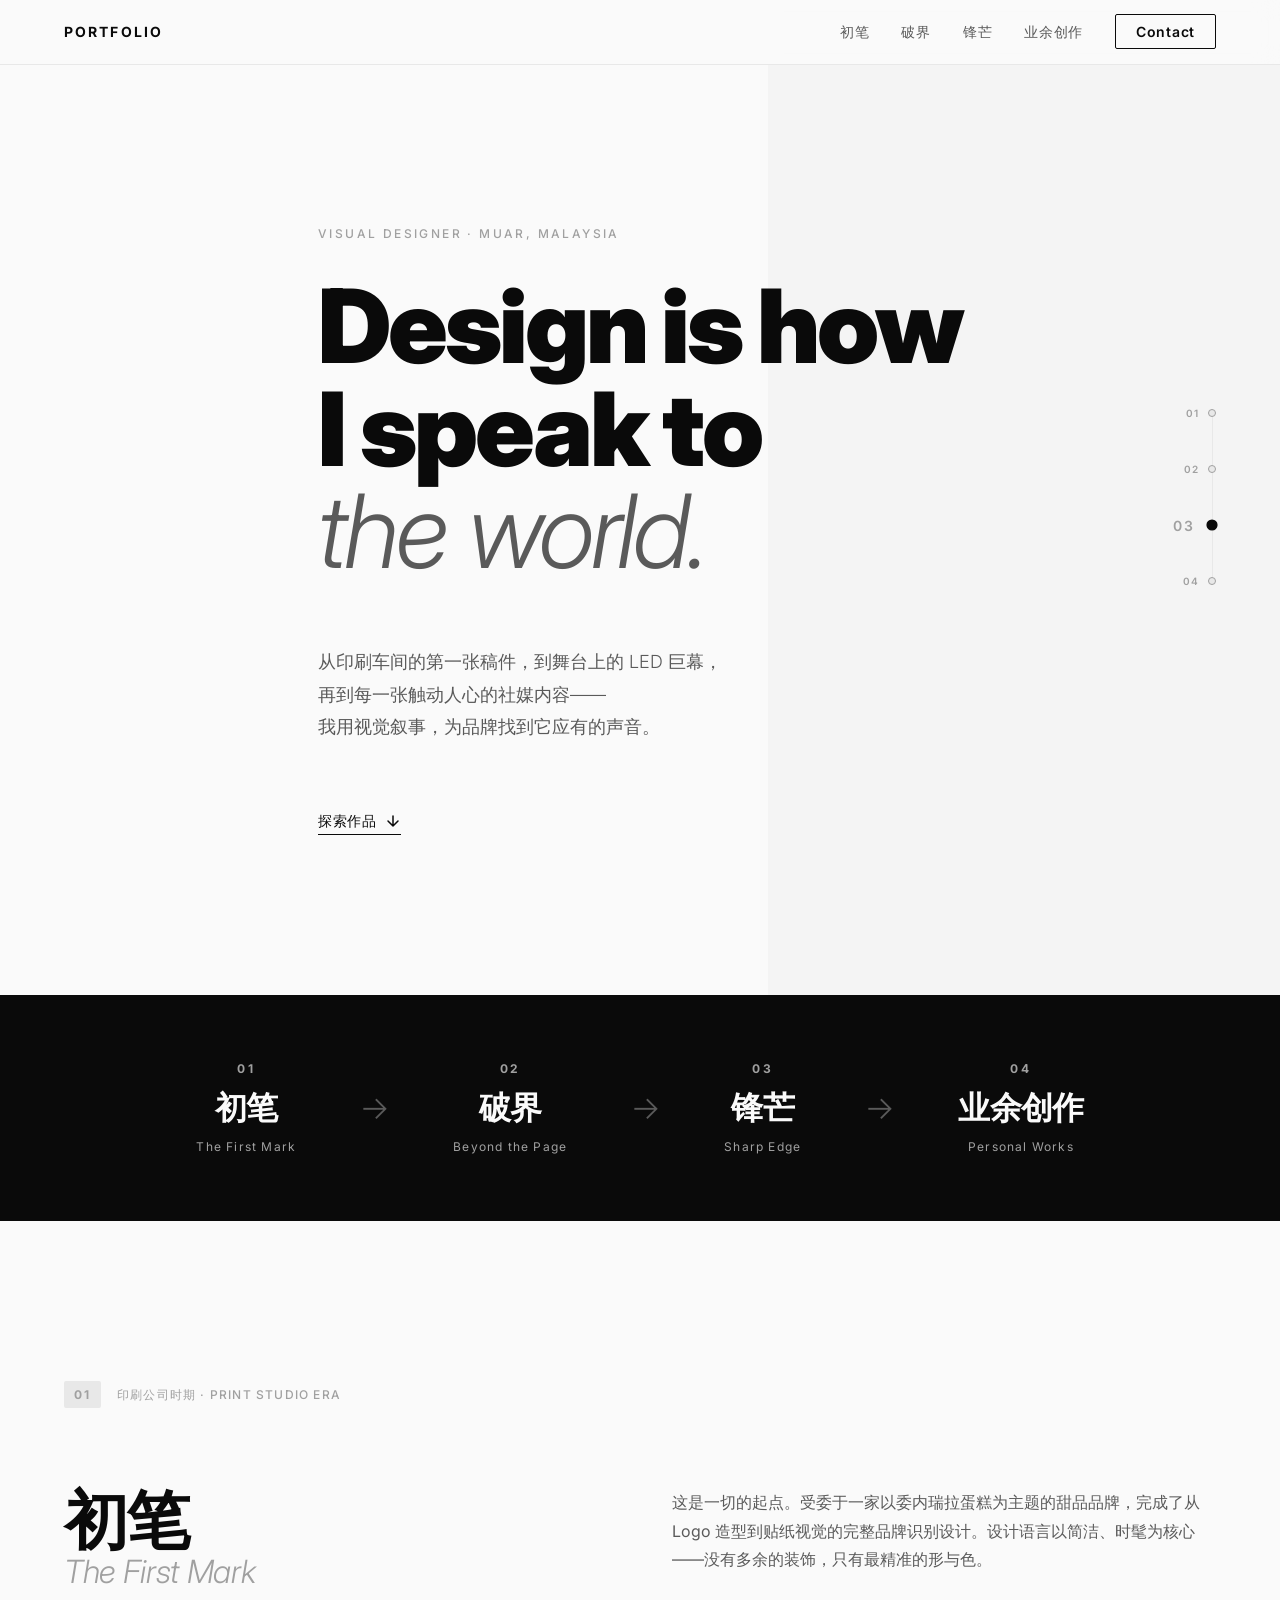
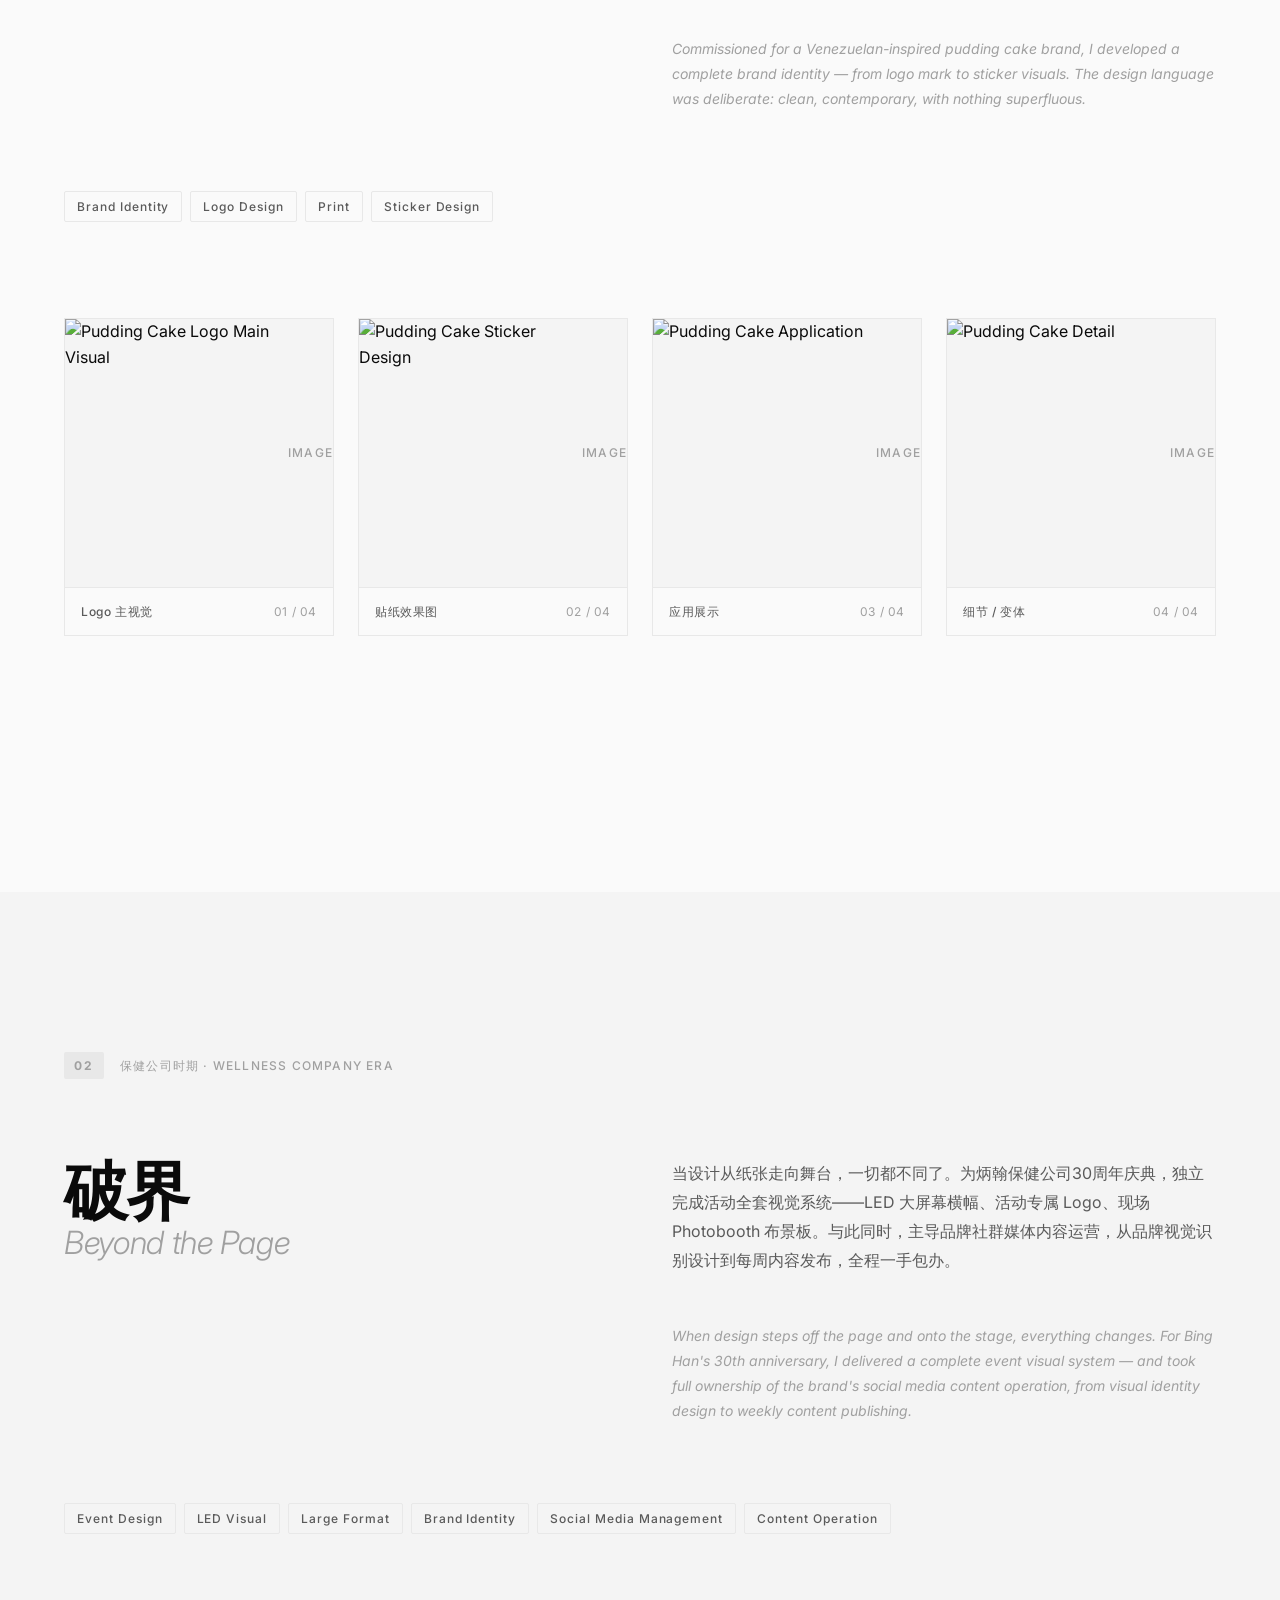
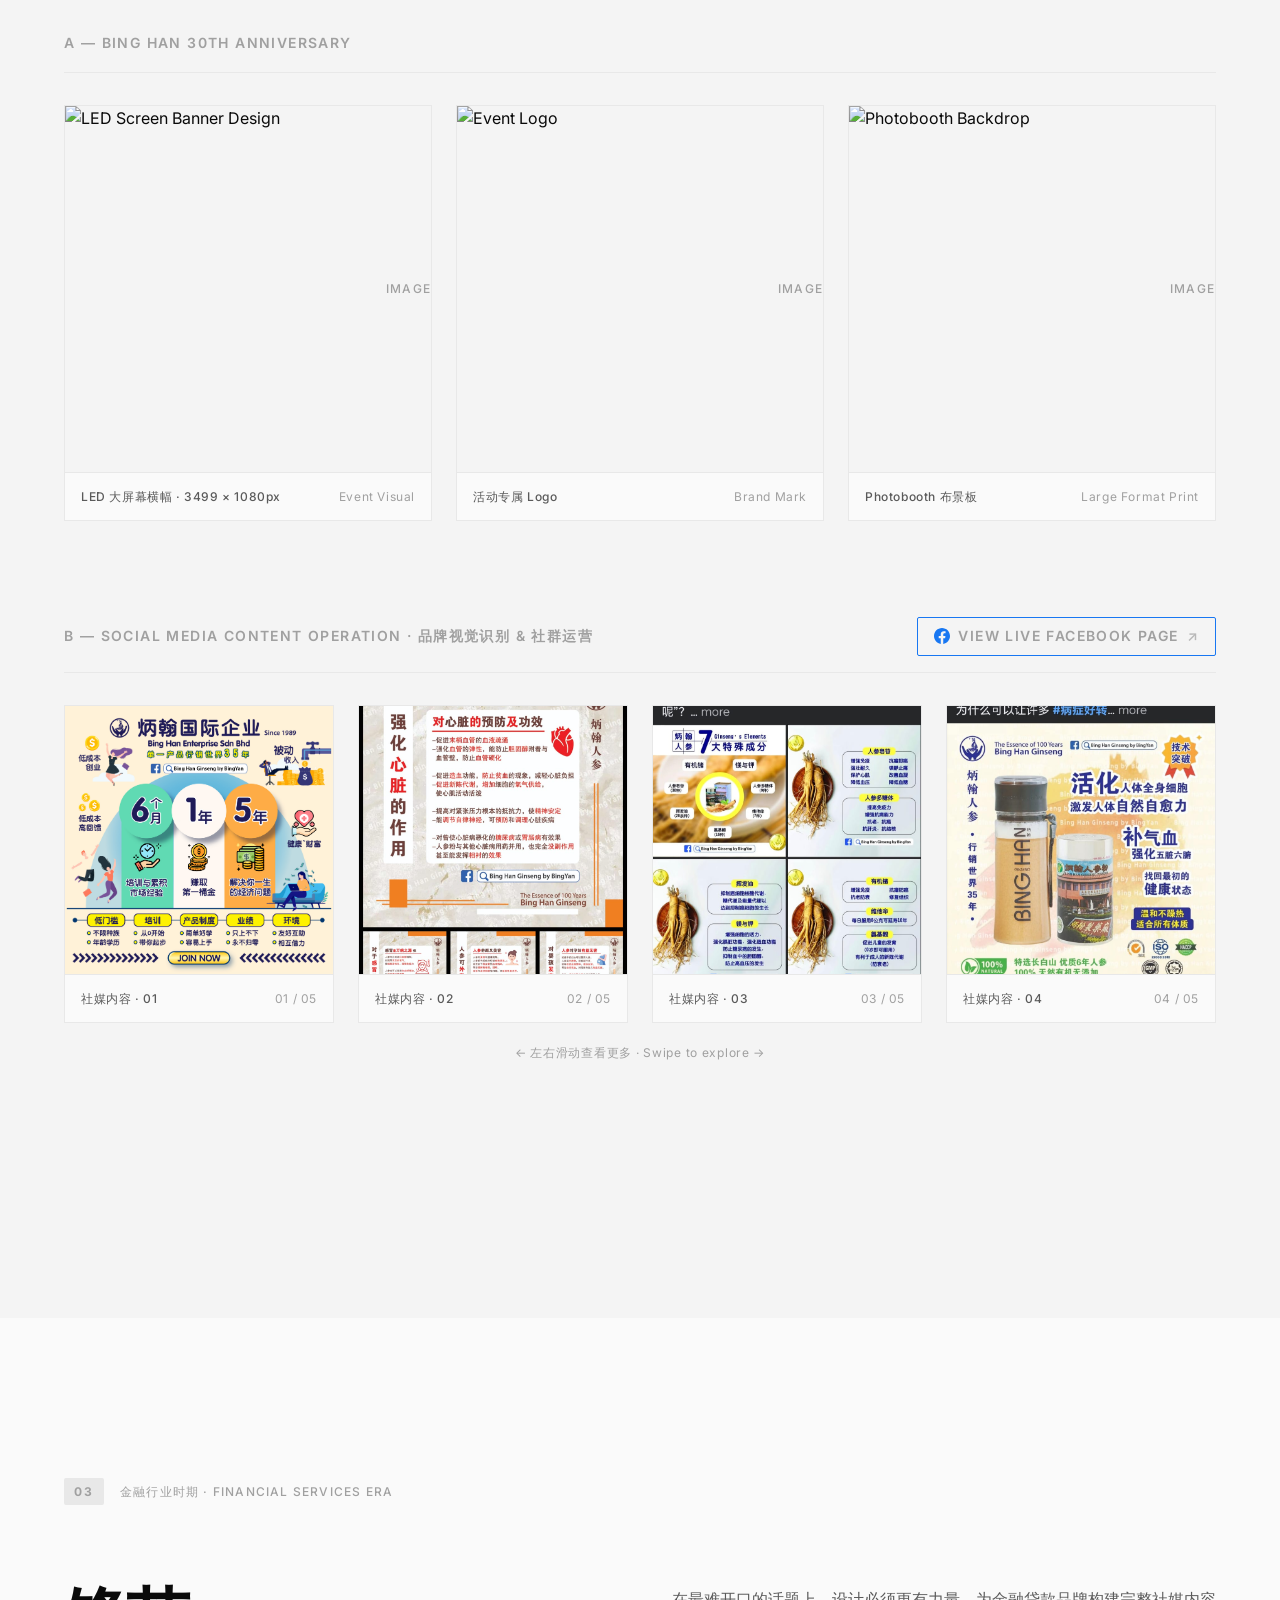
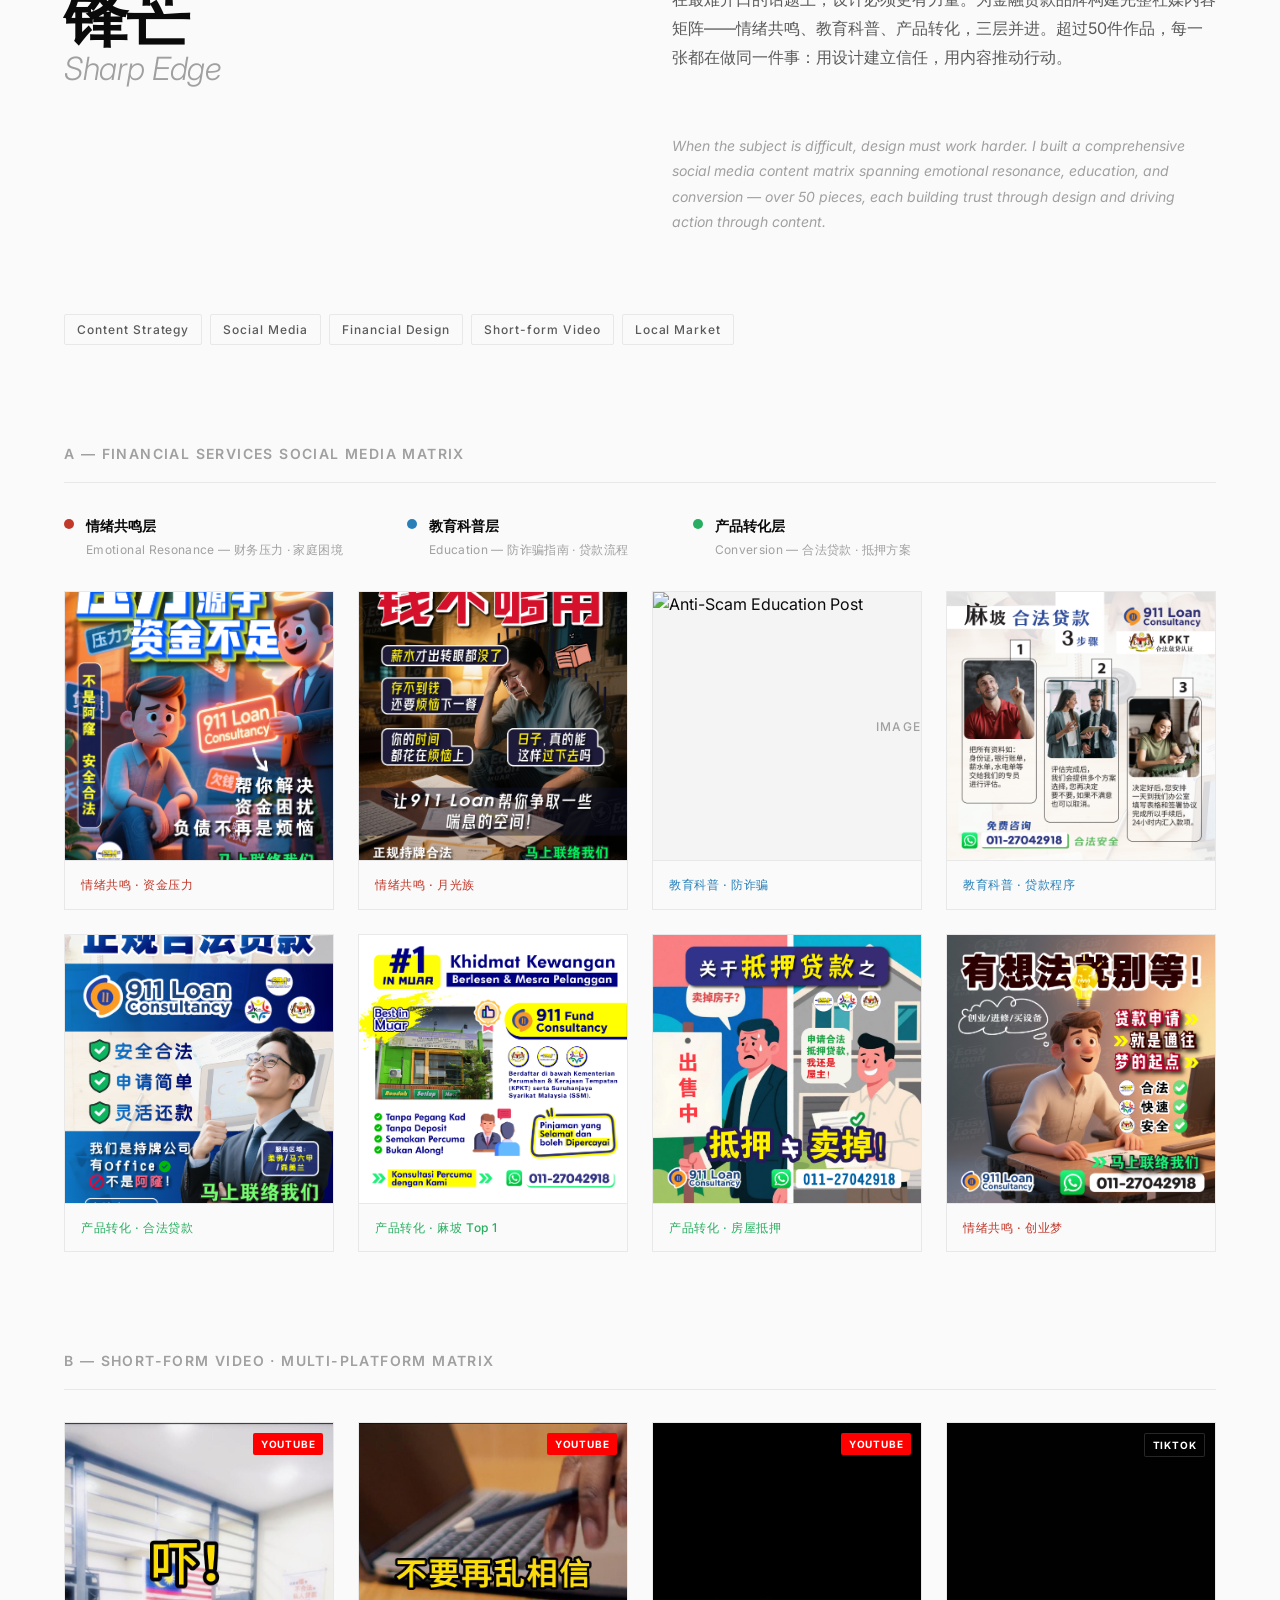
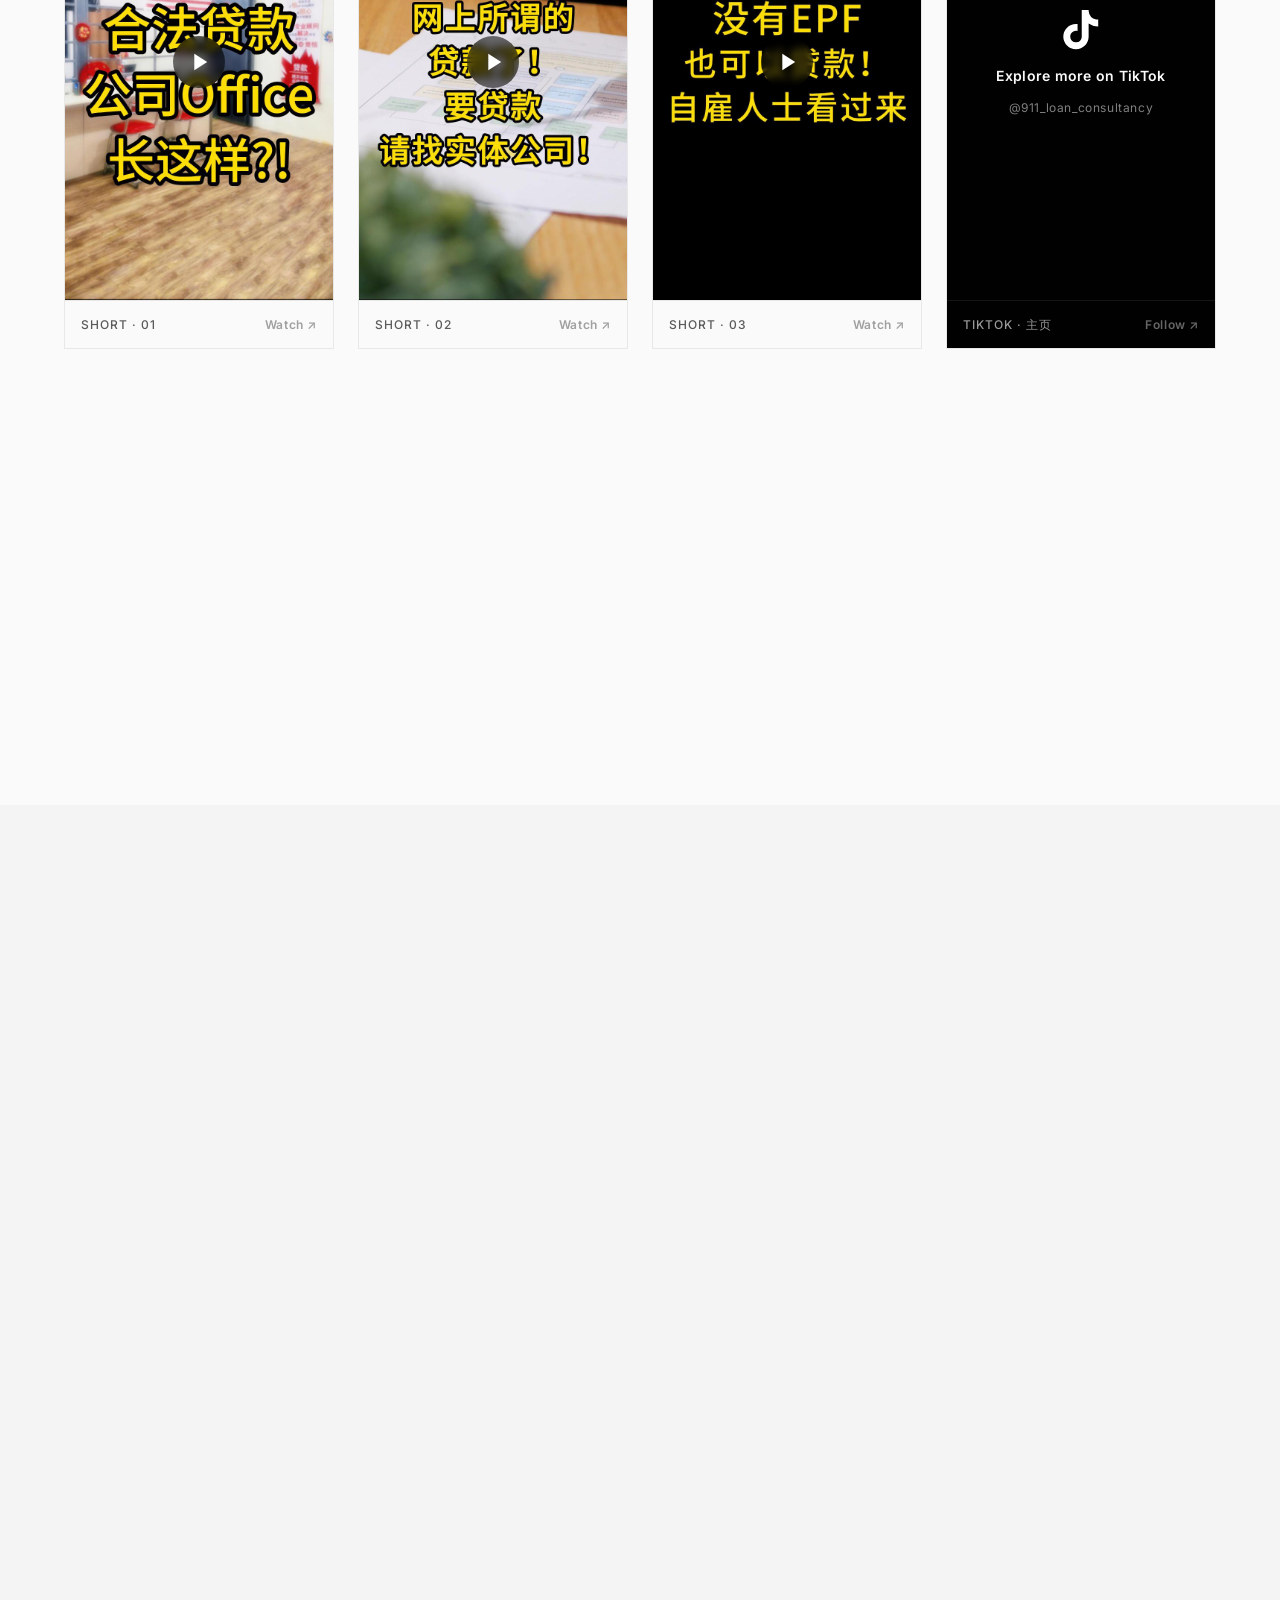
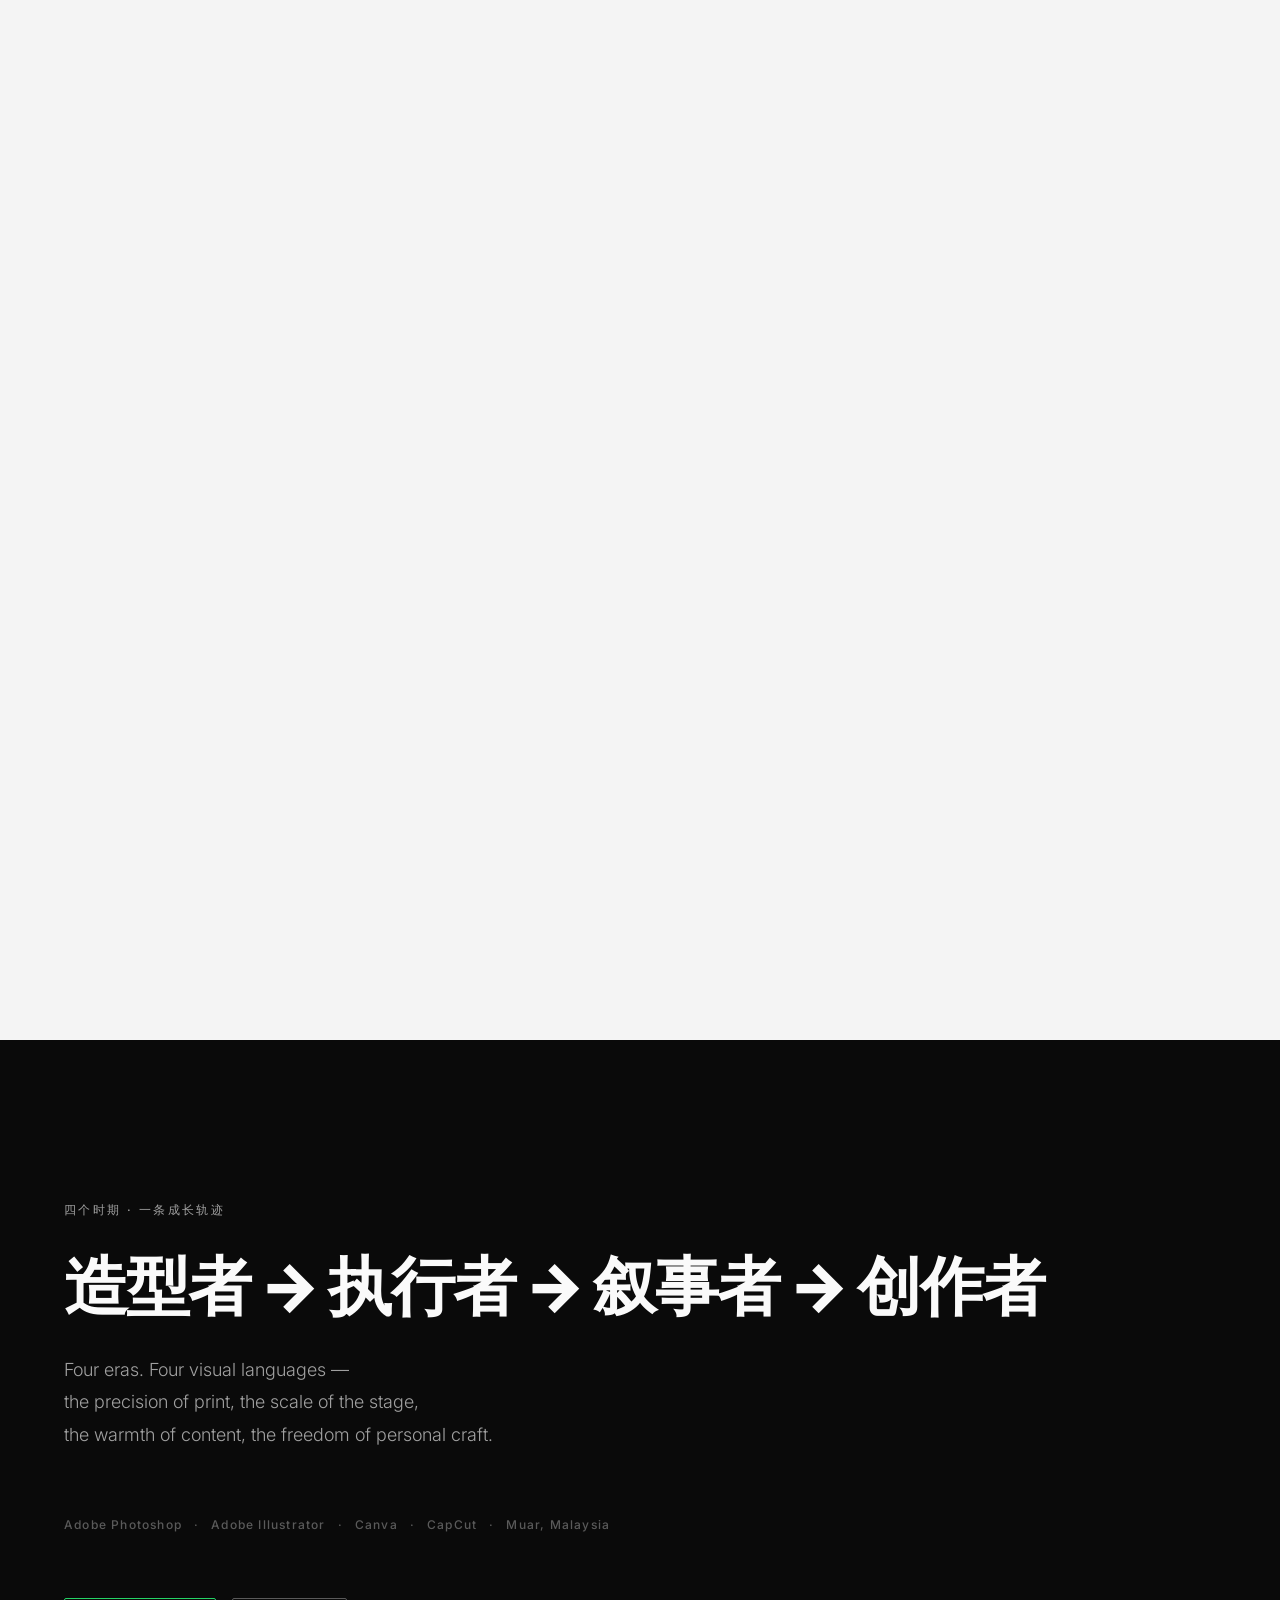
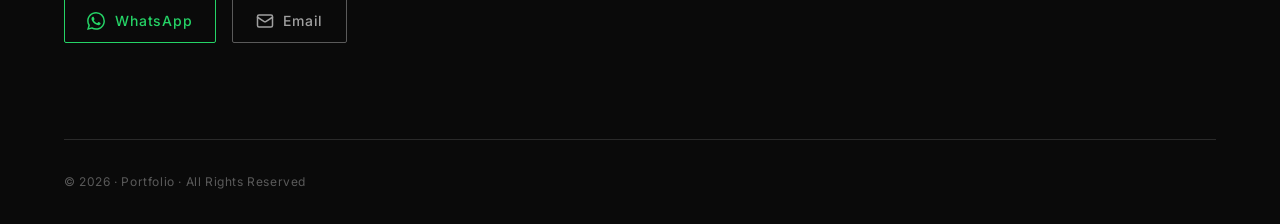
==== commit 6f9c915c: "fix remaining broken images" ====
--- a/index.html
+++ b/index.html
@@ -442,7 +442,7 @@
       </div>
       <div class="card">
         <div class="card__img-wrap">
-          <img src="assets/portfolio/p3/Social_Media_Post/38.jpg“
+          <img src="assets/portfolio/p3/Social_Media_Post/38.jpg"
                alt="Muar Top 1 Loan Post"
                loading="lazy"
                onerror="this.parentElement.classList.add('card__img-wrap--placeholder')" />
@@ -713,7 +713,7 @@
       </div>
       <div class="card">
         <div class="card__img-wrap">
-          <img src="assets/portfolio/p4/Other_Design/Banner.jpg”
+          <img src="assets/portfolio/p4/Other_Design/Banner.jpg"
                alt="Tuition Centre Entrance Banner"
                loading="lazy"
                onerror="this.parentElement.classList.add('card__img-wrap--placeholder')" />
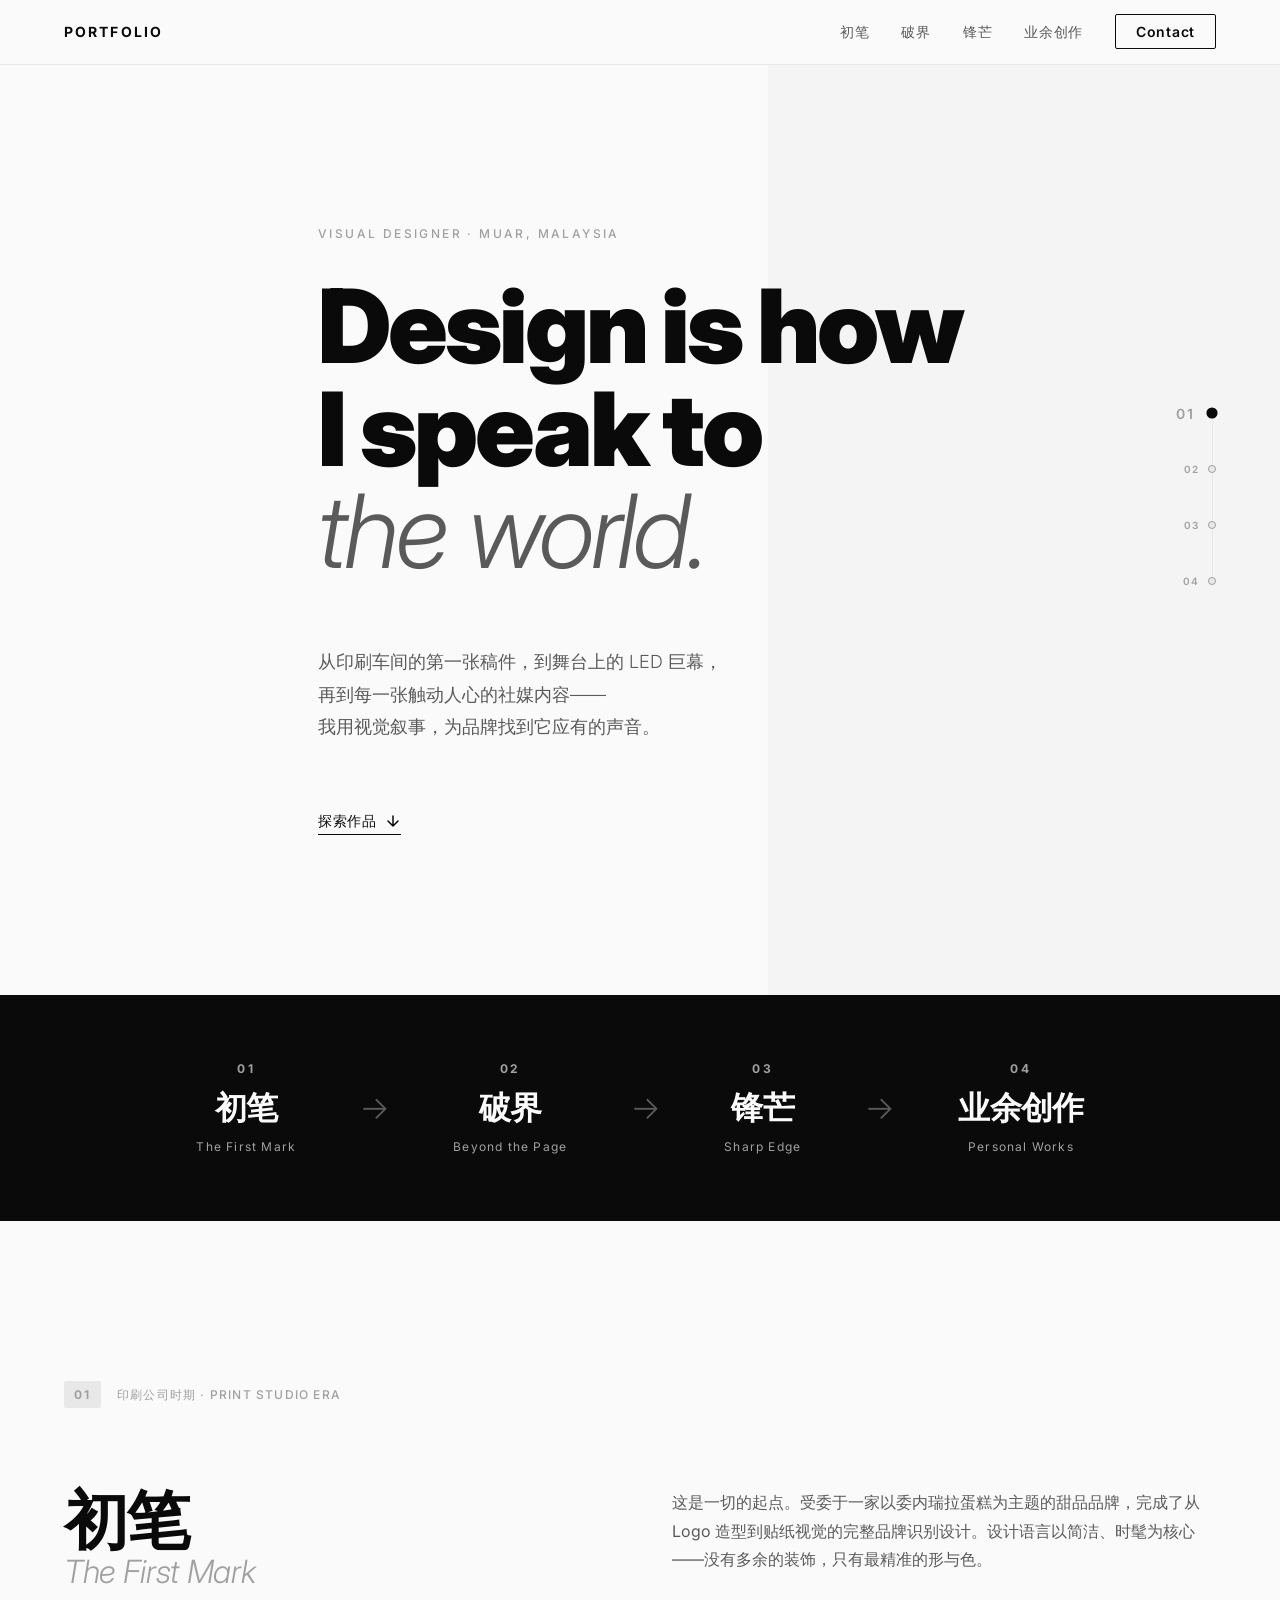
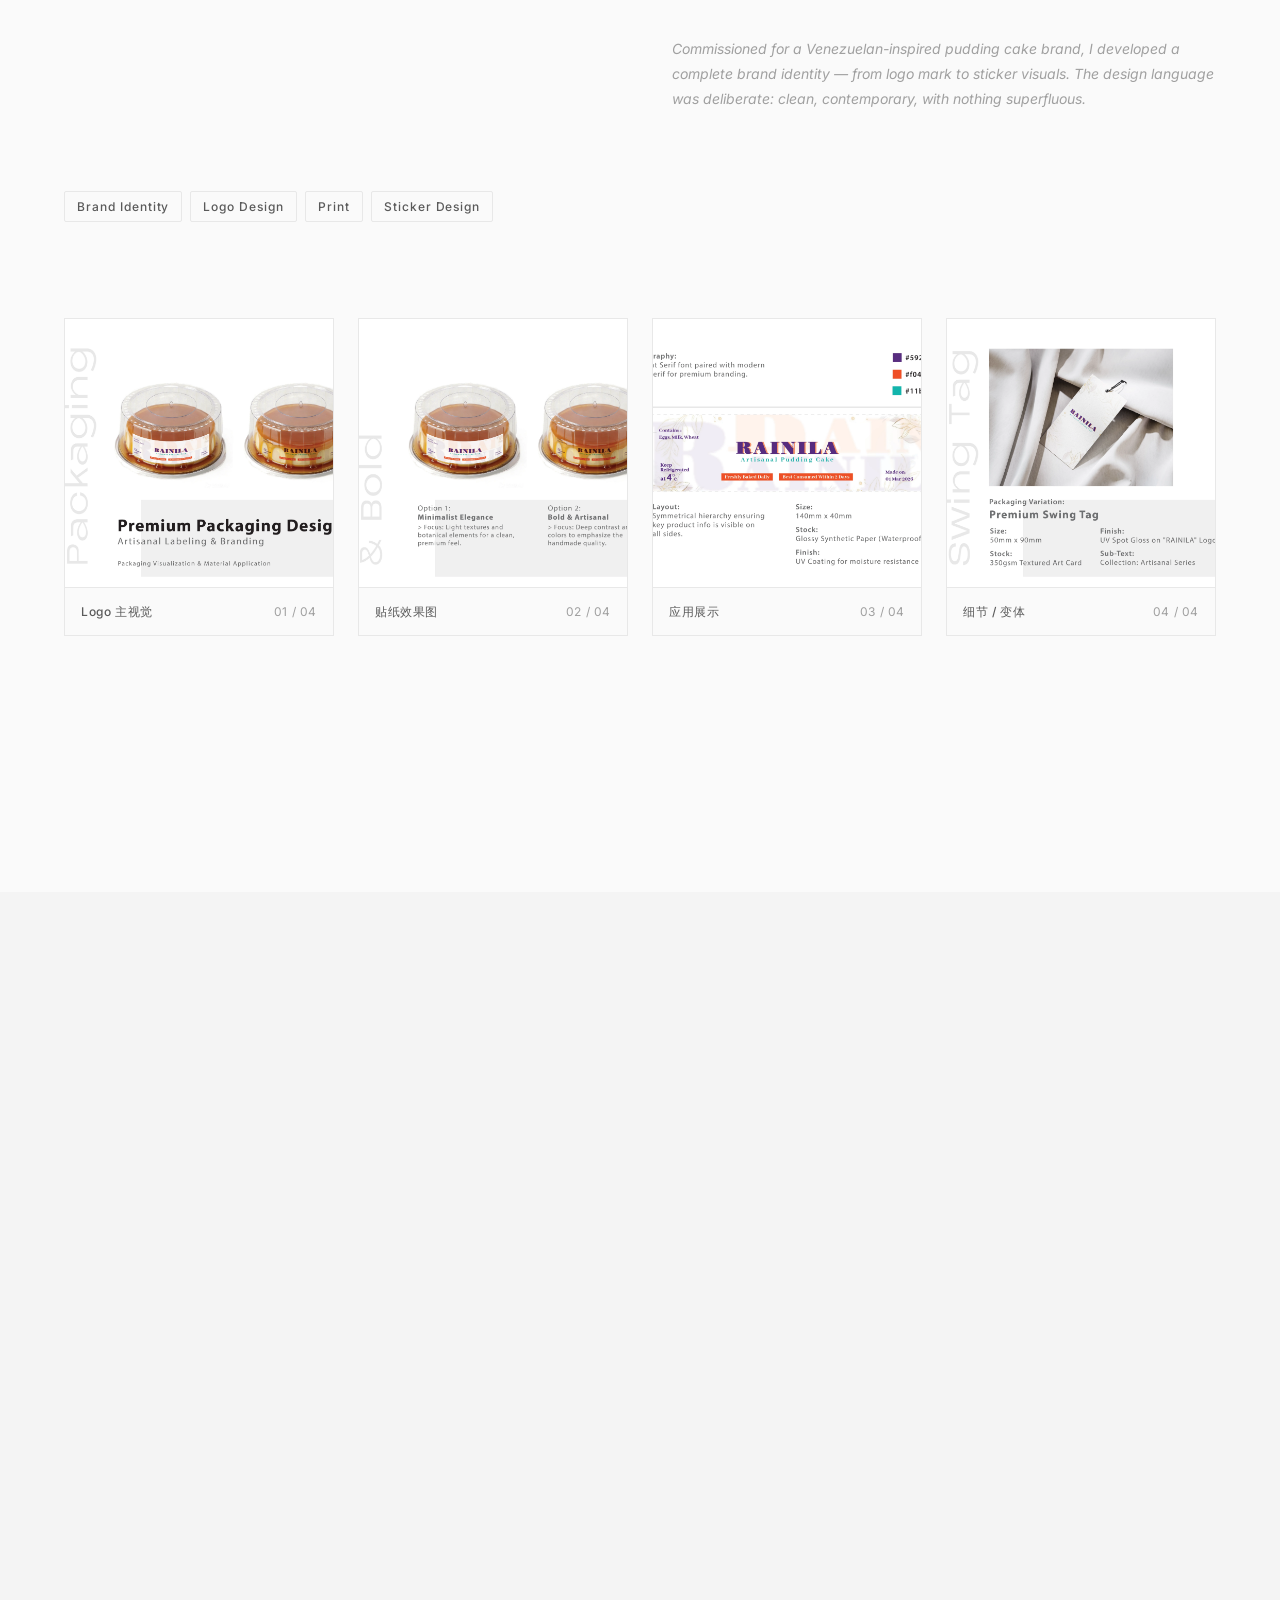
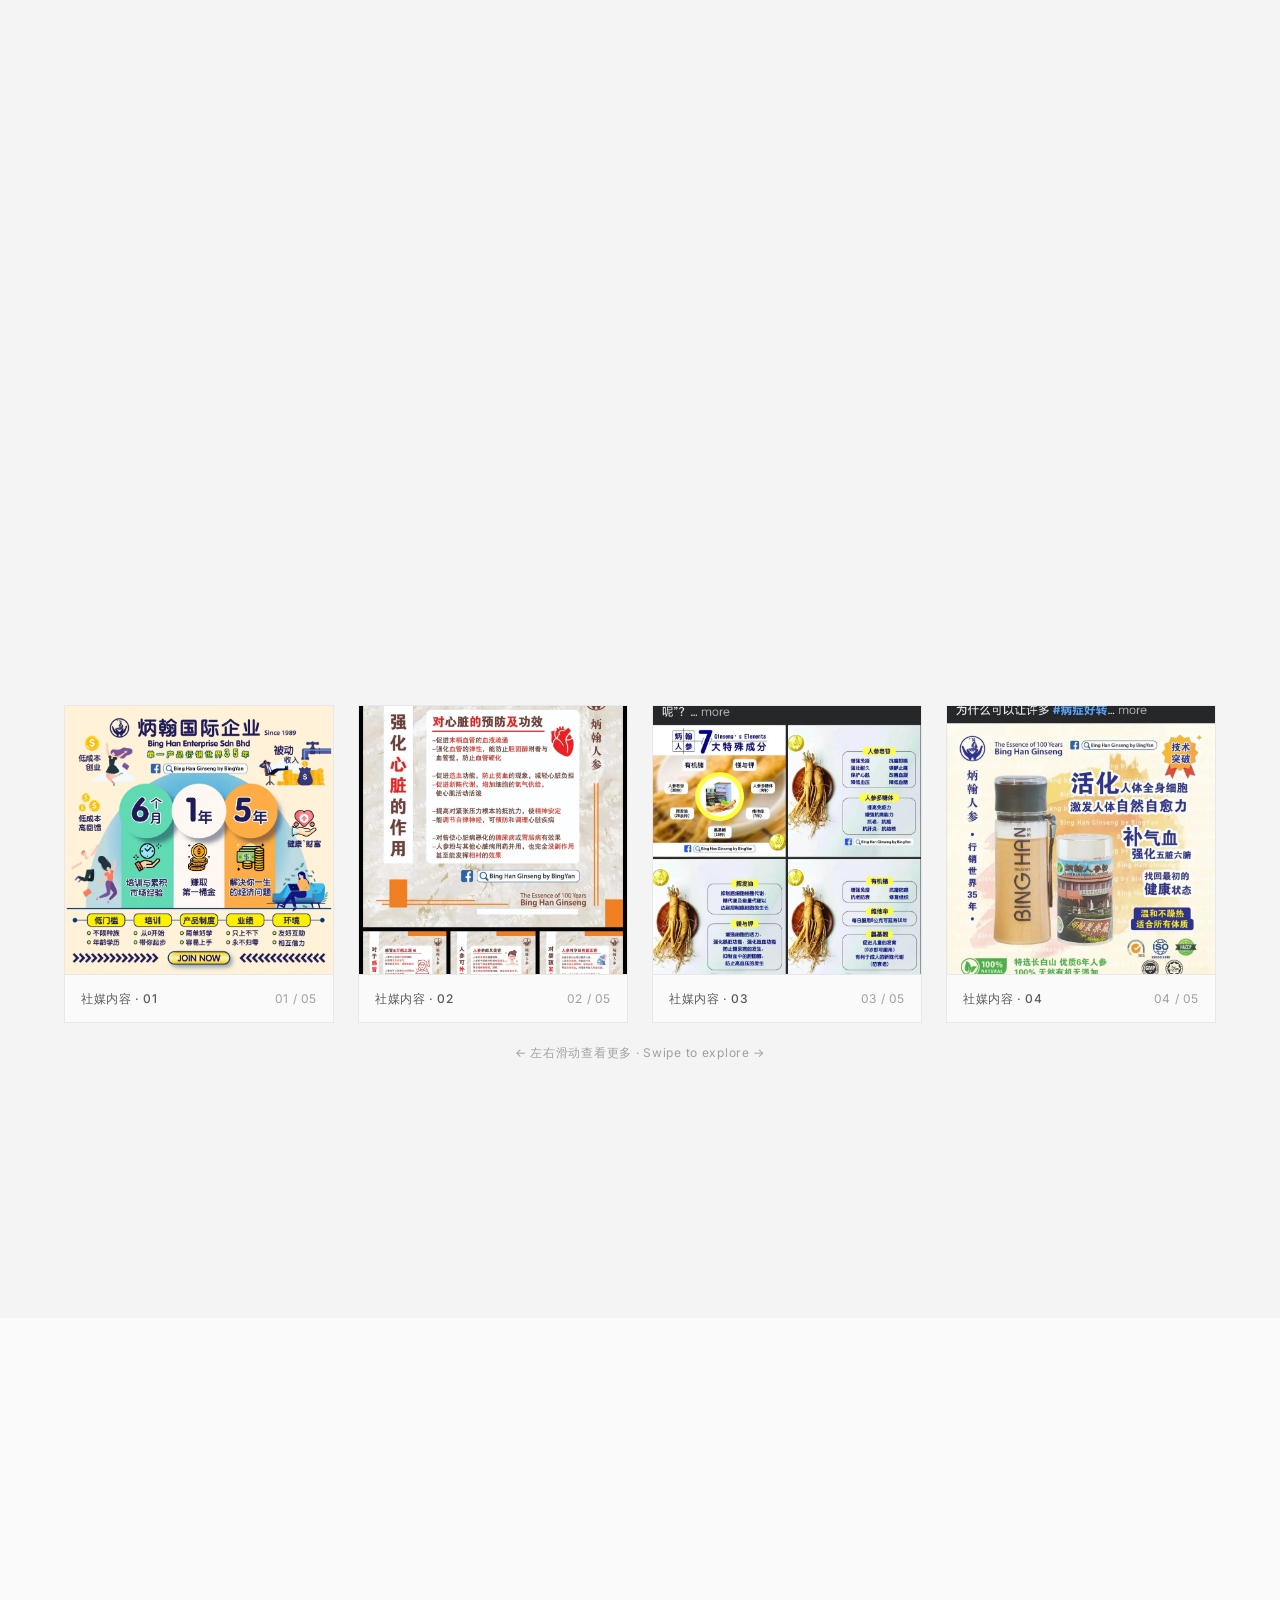
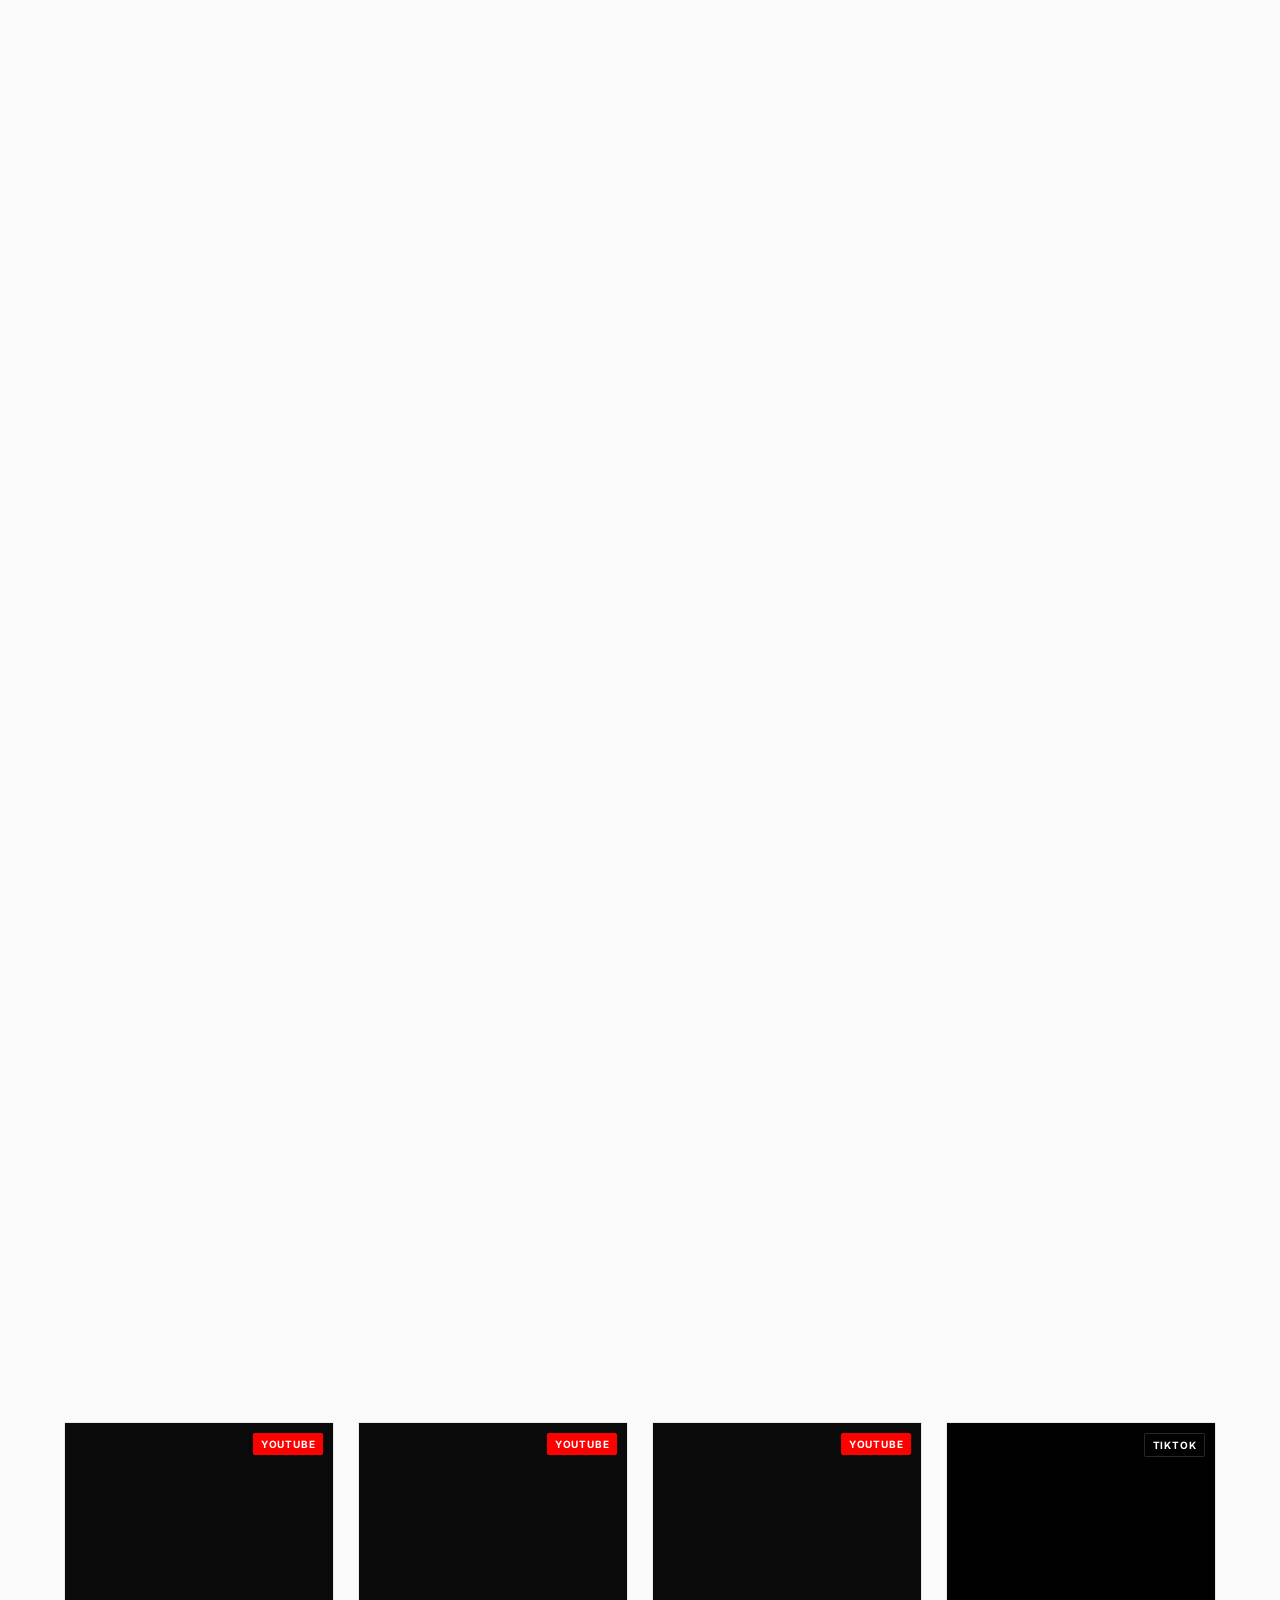
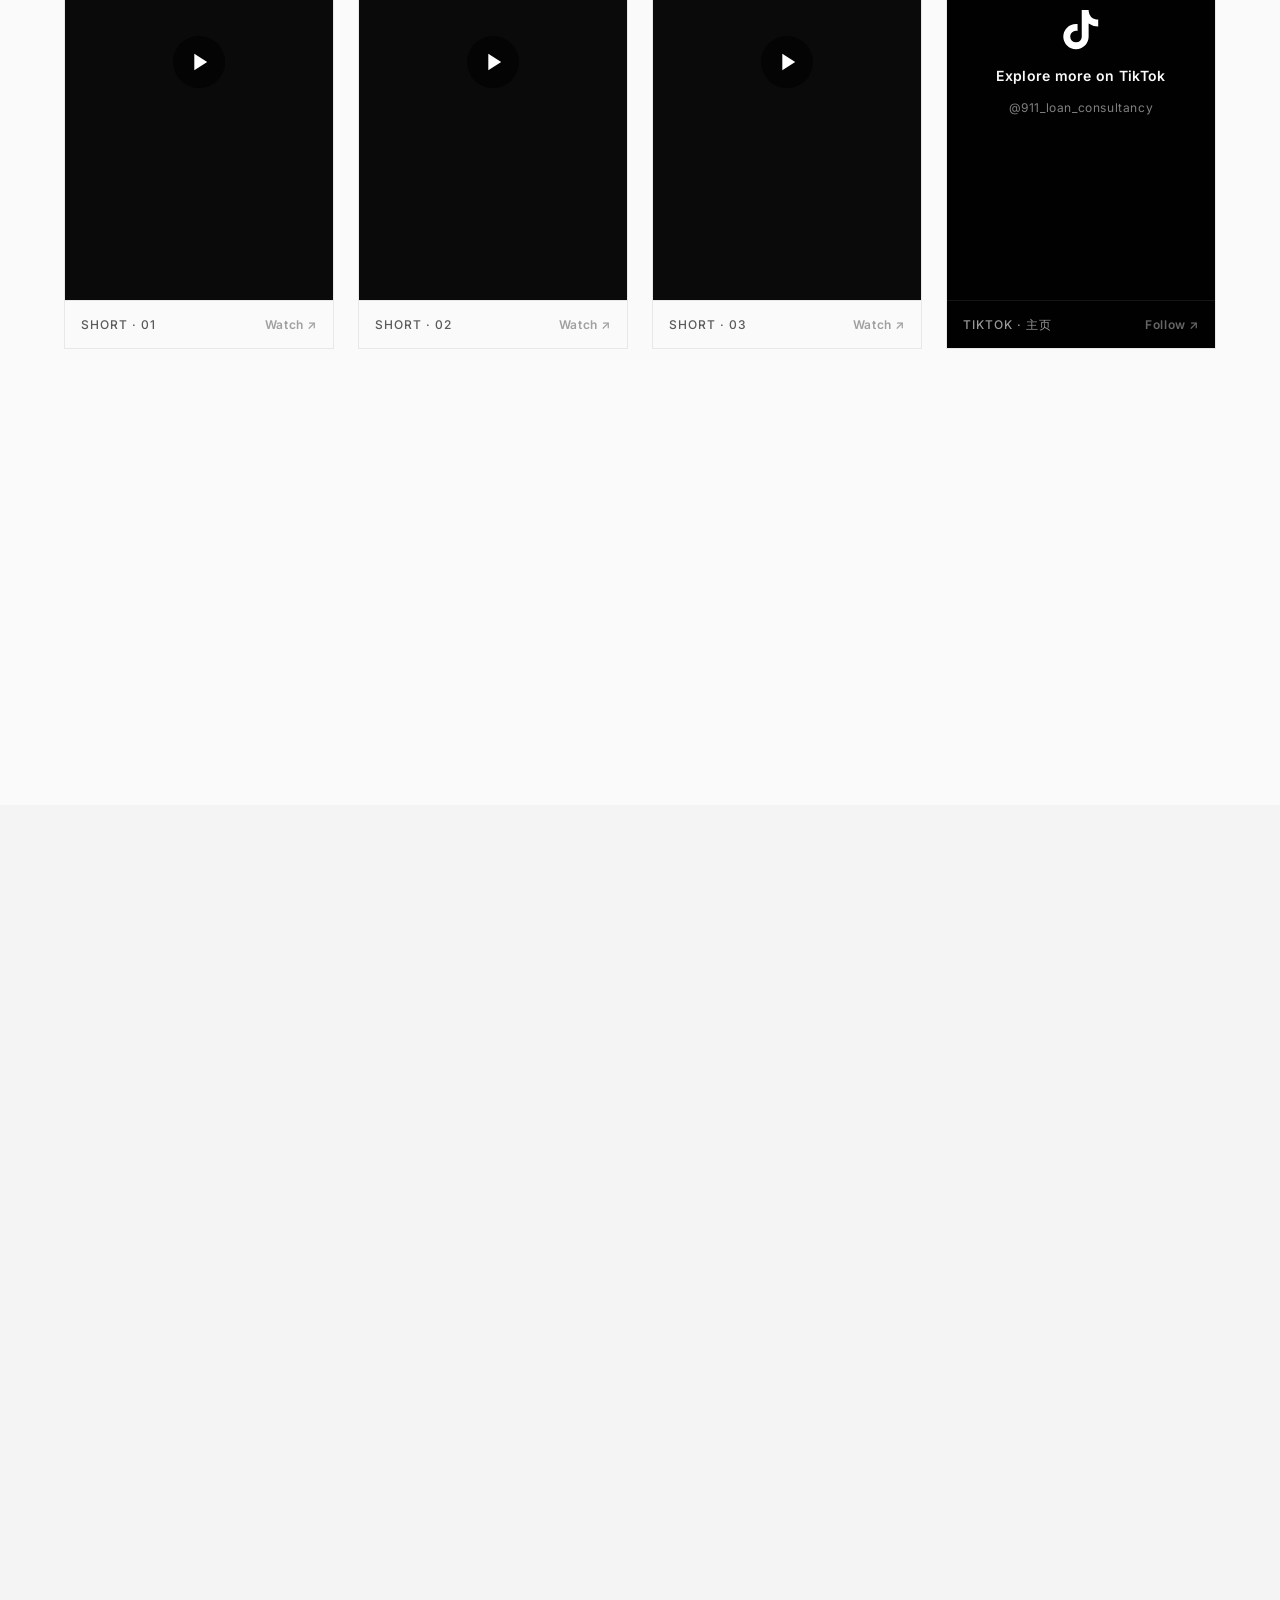
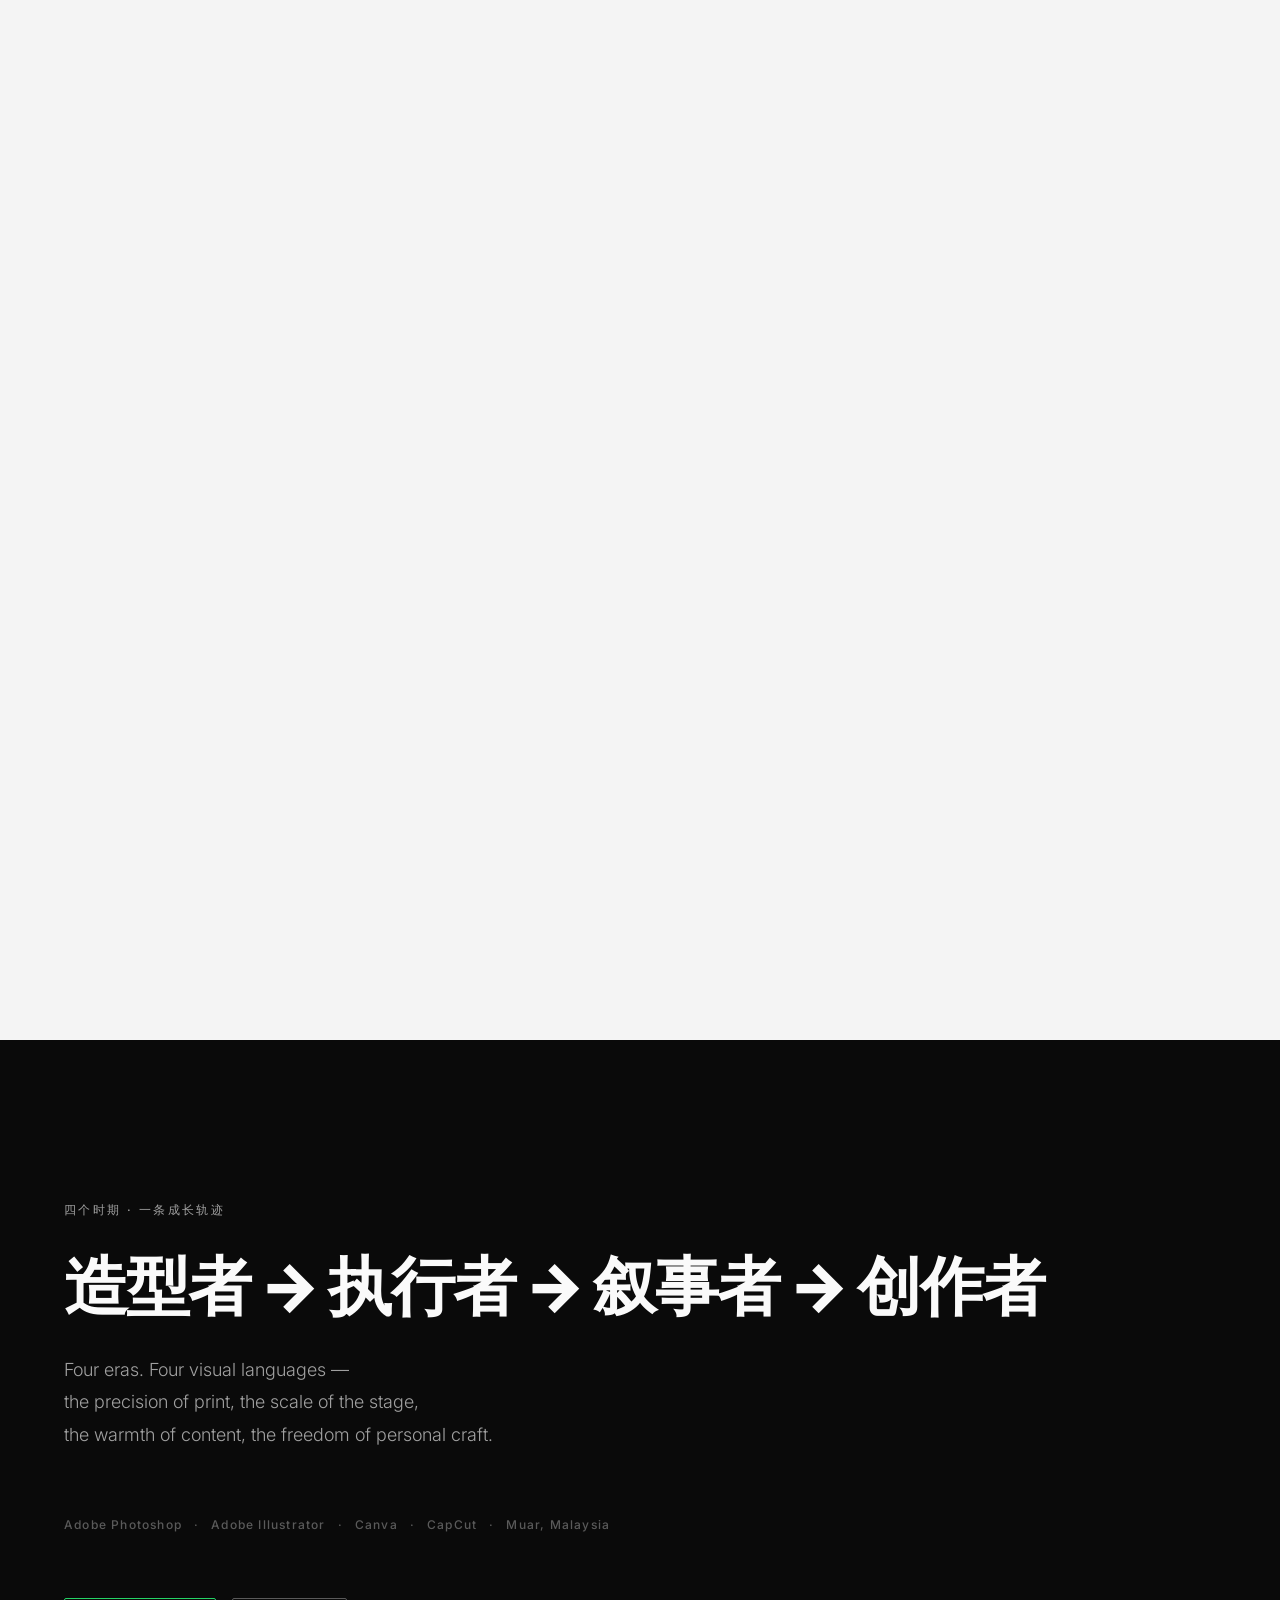
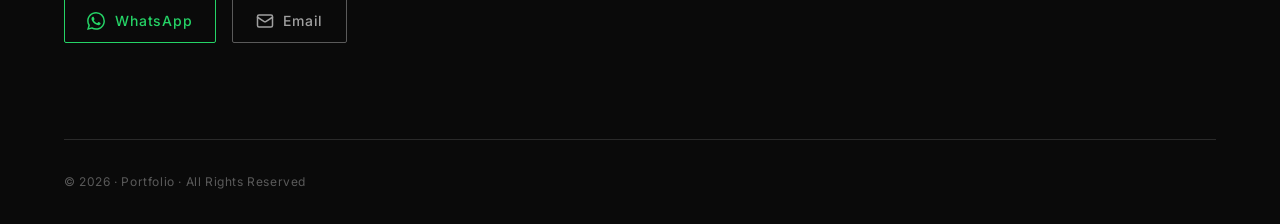
==== commit 618b8fc2: "update one image" ====
--- a/index.html
+++ b/index.html
@@ -120,7 +120,7 @@
     <div class="era__grid era__grid--4">
       <div class="card">
         <div class="card__img-wrap">
-          <img src="assets/portfolio/p1/Portfolio_pudding_cake-01.jpg"
+          <img src="assets/portfolio/p1/Portfolio_pudding_cake-01.webp"
                alt="Pudding Cake Logo Main Visual"
                loading="lazy"
                onerror="this.parentElement.classList.add('card__img-wrap--placeholder')" />
@@ -132,7 +132,7 @@
       </div>
       <div class="card">
         <div class="card__img-wrap">
-          <img src="assets/portfolio/p1/Portfolio_pudding_cake-02.jpg"
+          <img src="assets/portfolio/p1/Portfolio_pudding_cake-02.webp"
                alt="Pudding Cake Sticker Design"
                loading="lazy"
                onerror="this.parentElement.classList.add('card__img-wrap--placeholder')" />
@@ -144,7 +144,7 @@
       </div>
       <div class="card">
         <div class="card__img-wrap">
-          <img src="assets/portfolio/p1/Portfolio_pudding_cake-03.jpg"
+          <img src="assets/portfolio/p1/Portfolio_pudding_cake-03.webp"
                alt="Pudding Cake Application"
                loading="lazy"
                onerror="this.parentElement.classList.add('card__img-wrap--placeholder')" />
@@ -156,7 +156,7 @@
       </div>
       <div class="card">
         <div class="card__img-wrap">
-          <img src="assets/portfolio/p1/Portfolio_pudding_cake-04.jpg"
+          <img src="assets/portfolio/p1/Portfolio_pudding_cake-04.webp"
                alt="Pudding Cake Detail"
                loading="lazy"
                onerror="this.parentElement.classList.add('card__img-wrap--placeholder')" />
@@ -202,7 +202,7 @@
     <div class="era__grid era__grid--3">
       <div class="card card--wide">
         <div class="card__img-wrap">
-          <img src="assets/portfolio/p2/Bing_Han_30th_Anniversary/Led_Screen_presentation_Design/3499x1080-01.png"
+          <img src="assets/portfolio/p2/Bing_Han_30th_Anniversary/Led_Screen_presentation_Design/3499x1080-01.webp"
                alt="LED Screen Banner Design"
                loading="lazy"
                onerror="this.parentElement.classList.add('card__img-wrap--placeholder')" />
@@ -214,7 +214,7 @@
       </div>
       <div class="card">
         <div class="card__img-wrap">
-          <img src="assets/portfolio/p2/Bing_Han_30th_Anniversary/Led_Screen_presentation_Design/LED_Screen_Logo-01.png"
+          <img src="assets/portfolio/p2/Bing_Han_30th_Anniversary/Led_Screen_presentation_Design/LED_Screen_Logo-01.webp"
                alt="Event Logo"
                loading="lazy"
                onerror="this.parentElement.classList.add('card__img-wrap--placeholder')" />
@@ -226,7 +226,7 @@
       </div>
       <div class="card">
         <div class="card__img-wrap">
-          <img src="assets/portfolio/p2/Bing_Han_30th_Anniversary/Photobooth_Design/Photobooth_Binghan.jpg"
+          <img src="assets/portfolio/p2/Bing_Han_30th_Anniversary/Photobooth_Design/Photobooth_Binghan.webp"
                alt="Photobooth Backdrop"
                loading="lazy"
                onerror="this.parentElement.classList.add('card__img-wrap--placeholder')" />
@@ -259,7 +259,7 @@
 
         <div class="carousel-slide">
           <div class="carousel-img-wrap">
-            <img src="assets/portfolio/p2/Social_Media_Post/1.jpg"
+            <img src="assets/portfolio/p2/Social_Media_Post/1.webp"
                  alt="Social Media Post 01"
                  loading="lazy"
                  onerror="this.parentElement.classList.add('carousel-img-wrap--placeholder')" />
@@ -272,7 +272,7 @@
 
         <div class="carousel-slide">
           <div class="carousel-img-wrap">
-            <img src="assets/portfolio/p2/Social_Media_Post/2.jpg"
+            <img src="assets/portfolio/p2/Social_Media_Post/2.webp"
                  alt="Social Media Post 02"
                  loading="lazy"
                  onerror="this.parentElement.classList.add('carousel-img-wrap--placeholder')" />
@@ -285,7 +285,7 @@
 
         <div class="carousel-slide">
           <div class="carousel-img-wrap">
-            <img src="assets/portfolio/p2/Social_Media_Post/3.jpg"
+            <img src="assets/portfolio/p2/Social_Media_Post/3.webp"
                  alt="Social Media Post 03"
                  loading="lazy"
                  onerror="this.parentElement.classList.add('carousel-img-wrap--placeholder')" />
@@ -298,7 +298,7 @@
 
         <div class="carousel-slide">
           <div class="carousel-img-wrap">
-            <img src="assets/portfolio/p2/Social_Media_Post/4.jpg"
+            <img src="assets/portfolio/p2/Social_Media_Post/4.webp"
                  alt="Social Media Post 04"
                  loading="lazy"
                  onerror="this.parentElement.classList.add('carousel-img-wrap--placeholder')" />
@@ -311,7 +311,7 @@
 
         <div class="carousel-slide">
           <div class="carousel-img-wrap">
-            <img src="assets/portfolio/p2/Social_Media_Post/5.jpg"
+            <img src="assets/portfolio/p2/Social_Media_Post/5.webp"
                  alt="Social Media Post 05"
                  loading="lazy"
                  onerror="this.parentElement.classList.add('carousel-img-wrap--placeholder')" />
@@ -387,7 +387,7 @@
     <div class="era__grid era__grid--4">
       <div class="card">
         <div class="card__img-wrap">
-          <img src="assets/portfolio/p3/Social_Media_Post/3.jpg"
+          <img src="assets/portfolio/p3/Social_Media_Post/12.webp"
                alt="Financial Stress Post"
                loading="lazy"
                onerror="this.parentElement.classList.add('card__img-wrap--placeholder')" />
@@ -398,7 +398,7 @@
       </div>
       <div class="card">
         <div class="card__img-wrap">
-          <img src="assets/portfolio/p3/Social_Media_Post/37.jpg"
+          <img src="assets/portfolio/p3/Social_Media_Post/37.webp"
                alt="Paycheck to Paycheck Post"
                loading="lazy"
                onerror="this.parentElement.classList.add('card__img-wrap--placeholder')" />
@@ -409,7 +409,7 @@
       </div>
       <div class="card">
         <div class="card__img-wrap">
-          <img src="assets/portfolio/p3/Social_Media_Post/26.jpg"
+          <img src="assets/portfolio/p3/Social_Media_Post/26.webp"
                alt="Anti-Scam Education Post"
                loading="lazy"
                onerror="this.parentElement.classList.add('card__img-wrap--placeholder')" />
@@ -420,7 +420,7 @@
       </div>
       <div class="card">
         <div class="card__img-wrap">
-          <img src="assets/portfolio/p3/Social_Media_Post/33.jpg"
+          <img src="assets/portfolio/p3/Social_Media_Post/33.webp"
                alt="Loan Process Post"
                loading="lazy"
                onerror="this.parentElement.classList.add('card__img-wrap--placeholder')" />
@@ -431,7 +431,7 @@
       </div>
       <div class="card">
         <div class="card__img-wrap">
-          <img src="assets/portfolio/p3/Social_Media_Post/21.jpg"
+          <img src="assets/portfolio/p3/Social_Media_Post/21.webp"
                alt="Legal Loan Post"
                loading="lazy"
                onerror="this.parentElement.classList.add('card__img-wrap--placeholder')" />
@@ -442,7 +442,7 @@
       </div>
       <div class="card">
         <div class="card__img-wrap">
-          <img src="assets/portfolio/p3/Social_Media_Post/38.jpg"
+          <img src="assets/portfolio/p3/Social_Media_Post/38.webp"
                alt="Muar Top 1 Loan Post"
                loading="lazy"
                onerror="this.parentElement.classList.add('card__img-wrap--placeholder')" />
@@ -453,7 +453,7 @@
       </div>
       <div class="card">
         <div class="card__img-wrap">
-          <img src="assets/portfolio/p3/Social_Media_Post/9.jpg"
+          <img src="assets/portfolio/p3/Social_Media_Post/9.webp"
                alt="Mortgage Loan Post"
                loading="lazy"
                onerror="this.parentElement.classList.add('card__img-wrap--placeholder')" />
@@ -464,13 +464,13 @@
       </div>
       <div class="card">
         <div class="card__img-wrap">
-          <img src="assets/portfolio/p3/Social_Media_Post/911_loan4.jpg"
+          <img src="assets/portfolio/p3/Social_Media_Post/Reloan-01.webp"
                alt="Entrepreneurship Dream Post"
                loading="lazy"
                onerror="this.parentElement.classList.add('card__img-wrap--placeholder')" />
         </div>
         <div class="card__info">
-          <span class="card__label card__label--layer1">情绪共鸣 · 创业梦</span>
+          <span class="card__label card__label--layer1">培养信任 · 回头客</span>
         </div>
       </div>
     </div>
@@ -487,7 +487,7 @@
          target="_blank" rel="noopener noreferrer"
          aria-label="Watch YouTube Short 01">
         <div class="shorts-frame">
-          <img src="assets/portfolio/p3/Shorts_Cover/Cover_link_1.jpg"
+          <img src="assets/portfolio/p3/Shorts_Cover/Cover_link_1.webp"
                alt="YouTube Short 01 Cover"
                loading="lazy"
                onerror="this.parentElement.classList.add('shorts-frame--placeholder')" />
@@ -510,7 +510,7 @@
          target="_blank" rel="noopener noreferrer"
          aria-label="Watch YouTube Short 02">
         <div class="shorts-frame">
-          <img src="assets/portfolio/p3/Shorts_Cover/Cover_link_2.jpg"
+          <img src="assets/portfolio/p3/Shorts_Cover/Cover_link_2.webp"
                alt="YouTube Short 02 Cover"
                loading="lazy"
                onerror="this.parentElement.classList.add('shorts-frame--placeholder')" />
@@ -533,7 +533,7 @@
          target="_blank" rel="noopener noreferrer"
          aria-label="Watch YouTube Short 03">
         <div class="shorts-frame">
-          <img src="assets/portfolio/p3/Shorts_Cover/Cover_link_3.jpg"
+          <img src="assets/portfolio/p3/Shorts_Cover/Cover_link_3.webp"
                alt="YouTube Short 03 Cover"
                loading="lazy"
                onerror="this.parentElement.classList.add('shorts-frame--placeholder')" />
@@ -629,7 +629,7 @@
     <div class="era__grid era__grid--4">
       <div class="card">
         <div class="card__img-wrap">
-          <img src="assets/portfolio/p4/Other_Design/massage_menu.jpg"
+          <img src="assets/portfolio/p4/Other_Design/massage_menu.webp"
                alt="Massage Service Menu Design"
                loading="lazy"
                onerror="this.parentElement.classList.add('card__img-wrap--placeholder')" />
@@ -640,7 +640,7 @@
       </div>
       <div class="card">
         <div class="card__img-wrap">
-          <img src="assets/portfolio/p4/Other_Design/flyer_2.jpg"
+          <img src="assets/portfolio/p4/Other_Design/flyer_2.webp"
                alt="Massage Promo Flyer Front"
                loading="lazy"
                onerror="this.parentElement.classList.add('card__img-wrap--placeholder')" />
@@ -651,7 +651,7 @@
       </div>
       <div class="card">
         <div class="card__img-wrap">
-          <img src="assets/portfolio/p4/Other_Design/flyer_1.jpg"
+          <img src="assets/portfolio/p4/Other_Design/flyer_1.webp"
                alt="Massage Promo Flyer Back"
                loading="lazy"
                onerror="this.parentElement.classList.add('card__img-wrap--placeholder')" />
@@ -662,7 +662,7 @@
       </div>
       <div class="card">
         <div class="card__img-wrap">
-          <img src="assets/portfolio/p4/Other_Design/Invitation.jpg"
+          <img src="assets/portfolio/p4/Other_Design/Invitation.webp"
                alt="Massage Parlour Opening Invitation"
                loading="lazy"
                onerror="this.parentElement.classList.add('card__img-wrap--placeholder')" />
@@ -680,7 +680,7 @@
     <div class="era__grid era__grid--4">
       <div class="card">
         <div class="card__img-wrap">
-          <img src="assets/portfolio/p4/Other_Design/Tuition_post1.jpg"
+          <img src="assets/portfolio/p4/Other_Design/Tuition_post1.webp"
                alt="Tuition Centre November Poster 02"
                loading="lazy"
                onerror="this.parentElement.classList.add('card__img-wrap--placeholder')" />
@@ -691,7 +691,7 @@
       </div>
       <div class="card">
         <div class="card__img-wrap">
-          <img src="assets/portfolio/p4/Other_Design/Tuition_post.jpg"
+          <img src="assets/portfolio/p4/Other_Design/Tuition_post.webp"
                alt="Tuition Centre November Poster 03"
                loading="lazy"
                onerror="this.parentElement.classList.add('card__img-wrap--placeholder')" />
@@ -702,7 +702,7 @@
       </div>
       <div class="card">
         <div class="card__img-wrap">
-          <img src="assets/portfolio/p4/Other_Design/Tuition_post2.jpg"
+          <img src="assets/portfolio/p4/Other_Design/Tuition_post2.webp"
                alt="Tuition Centre Social Media Post"
                loading="lazy"
                onerror="this.parentElement.classList.add('card__img-wrap--placeholder')" />
@@ -713,7 +713,7 @@
       </div>
       <div class="card">
         <div class="card__img-wrap">
-          <img src="assets/portfolio/p4/Other_Design/Banner.jpg"
+          <img src="assets/portfolio/p4/Other_Design/Banner.webp"
                alt="Tuition Centre Entrance Banner"
                loading="lazy"
                onerror="this.parentElement.classList.add('card__img-wrap--placeholder')" />
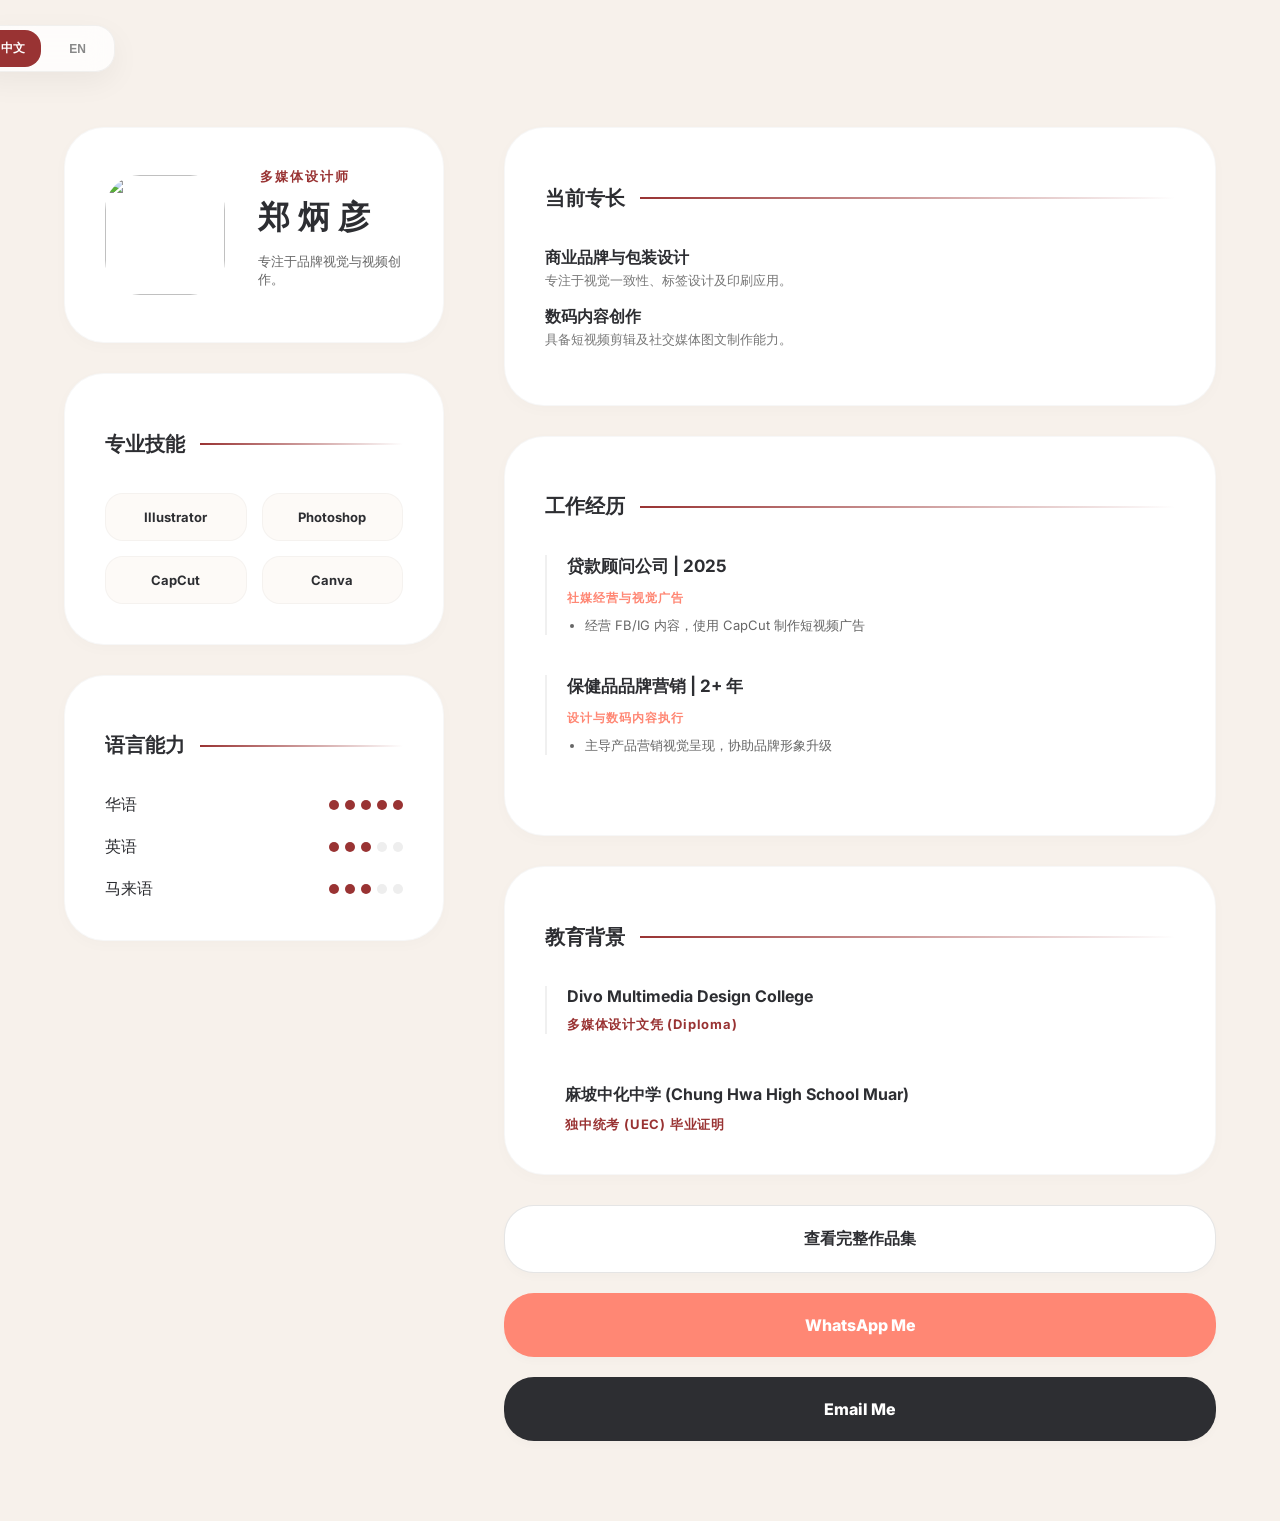
==== commit 5a4361b9: "Rename old portfolio to work and set new resume as index" ====
--- a/index.html
+++ b/index.html
@@ -1,778 +1,308 @@
 <!DOCTYPE html>
-<html lang="zh-CN">
+<html lang="zh-Hans">
 <head>
-  <meta charset="UTF-8" />
-  <meta name="viewport" content="width=device-width, initial-scale=1.0" />
-  <title>Portfolio · Design Evolution</title>
-  <link rel="preconnect" href="https://fonts.googleapis.com" />
-  <link rel="preconnect" href="https://fonts.gstatic.com" crossorigin />
-  <link href="https://fonts.googleapis.com/css2?family=Inter:wght@300;400;500;600;700;900&display=swap" rel="stylesheet" />
-  <link rel="stylesheet" href="style.css" />
+    <meta charset="UTF-8">
+    <meta name="viewport" content="width=device-width, initial-scale=1.0">
+    <link href="https://fonts.googleapis.com/css2?family=Inter:wght@400;700;900&display=swap" rel="stylesheet">
+    <title>Tay Pin Yan | Multimedia Designer</title>
+    <style>
+        :root {
+            --bg-base: #f7f1eb;
+            --accent: #993333; /* 巧克力色 */
+            --brand-pop: #FF8774; /* 浅橘红 */
+            --text-main: #2d2e32;
+            --text-sub: #767676;
+            --transition: all 0.5s cubic-bezier(0.165, 0.84, 0.44, 1);
+        }
+
+        body {
+            font-family: 'Inter', 'PingFang SC', sans-serif;
+            background-color: var(--bg-base);
+            color: var(--text-main);
+            margin: 0; padding: 0;
+            -webkit-font-smoothing: antialiased;
+        }
+
+        /* --- 🌍 语言切换器 (已修复颜色与滑动逻辑) --- */
+        .lang-control {
+            position: fixed; top: 25px; right: 25px; z-index: 2000;
+            background: rgba(255, 255, 255, 0.8); backdrop-filter: blur(15px);
+            padding: 4px; border-radius: 20px; display: flex; width: 130px;
+            border: 1px solid rgba(0,0,0,0.05); box-shadow: 0 10px 30px rgba(0,0,0,0.05);
+            position: relative;
+        }
+        .lang-control::before {
+            content: ''; position: absolute; top: 4px; left: 4px;
+            width: 61px; height: calc(100% - 8px); background: var(--accent);
+            border-radius: 16px; transition: transform 0.4s cubic-bezier(0.19, 1, 0.22, 1); z-index: 0;
+        }
+        .lang-control.is-en::before { transform: translateX(61px) !important; }
+        .lang-btn {
+            flex: 1; border: none; background: none; padding: 10px 0;
+            cursor: pointer; font-weight: 800; font-size: 12px;
+            position: relative; z-index: 1; color: #888 !important; transition: color 0.3s ease;
+        }
+        .lang-btn.active { color: #ffffff !important; }
+
+        /* --- 🏗️ 布局架构 --- */
+        .main-wrapper {
+            width: 90%; max-width: 1200px; margin: 80px auto;
+            display: flex; flex-direction: column; gap: 40px;
+        }
+        @media (min-width: 1024px) {
+            .main-wrapper { flex-direction: row; align-items: start; gap: 60px; }
+            .sidebar { width: 380px; position: sticky; top: 60px; }
+            .content-main { flex: 1; }
+        }
+
+        /* --- 🎨 卡片通用设计 --- */
+        .card {
+            background: #fff; border-radius: 40px; padding: 40px; margin-bottom: 30px;
+            box-shadow: 0 4px 15px rgba(0,0,0,0.02); border: 1px solid rgba(0,0,0,0.03);
+            transition: var(--transition);
+        }
+        .card:hover { transform: translateY(-10px); box-shadow: 0 30px 60px rgba(0,0,0,0.05); border-color: var(--brand-pop); }
+
+        /* --- 👤 个人信息：左图右字 --- */
+        .profile-box { display: flex; align-items: center; gap: 25px; }
+        .avatar { width: 120px; height: 120px; border-radius: 35px; object-fit: cover; flex-shrink: 0; }
+        
+        /* 🚀 修复：中文名字间距 (精准控制) */
+        .lang-zh h1 { 
+            font-size: 32px; font-weight: 800; 
+            letter-spacing: 8px; /* 这里调间距 */
+            margin: 10px 0 5px 0; padding-left: 8px; /* 补偿右侧空位确保居中感 */
+        }
+        .lang-en h1 { font-size: 28px; font-weight: 800; letter-spacing: 0; margin: 10px 0 5px 0; }
+        .tagline { color: var(--accent); font-weight: 900; font-size: 13px; letter-spacing: 2px; text-transform: uppercase; }
+
+        /* --- 📋 经历与标题 --- */
+        h2 { font-size: 20px; font-weight: 800; margin-bottom: 35px; display: flex; align-items: center; }
+        h2::after { content: ''; height: 2px; flex: 1; background: linear-gradient(to right, var(--accent), transparent); margin-left: 15px; }
+
+        .experience-item { margin-bottom: 40px; padding-left: 20px; border-left: 2px solid #f0f0f0; }
+        .experience-item b { font-size: 17px; display: block; margin-bottom: 8px; }
+        .experience-item span { color: var(--brand-pop); font-size: 12px; font-weight: 800; letter-spacing: 1px; }
+        .experience-item ul { font-size: 13px; color: #666; padding-left: 18px; margin-top: 10px; }
+
+        /* --- 🎓 教育背景 (修复上下间距与字体) --- */
+        .edu-item { margin-bottom: 50px; padding-left: 20px; border-left: 2px solid #f0f0f0; }
+        .edu-item b { 
+            font-size: 16px; display: block; 
+            margin-bottom: 10px; /* 🚀 学校和文凭的间距 */
+        }
+        .edu-item p { 
+            color: var(--accent); font-weight: 700; 
+            font-size: 13px; /* 🚀 文凭字体小一点 */
+            margin: 0; letter-spacing: 0.8px; 
+        }
+
+        /* --- 🎯 技能网格 (左2右2) --- */
+        .skill-group { display: grid; grid-template-columns: 1fr 1fr; gap: 15px; margin-top: 20px; }
+        .skill-tag {
+            background: #fdfaf7; padding: 15px; border-radius: 18px;
+            font-size: 13px; font-weight: 700; text-align: center; border: 1px solid rgba(0,0,0,0.03);
+            transition: var(--transition);
+        }
+        .skill-tag:hover { background: var(--brand-pop); color: white; transform: translateY(-3px); }
+
+        /* --- 📊 语言进度条 (圆点) --- */
+        .dot-group { display: flex; gap: 6px; }
+        .dot { width: 10px; height: 10px; border-radius: 50%; background: #eee; }
+        .dot.fill { background: var(--accent); }
+
+        /* --- 🔗 按钮 --- */
+        /* --- 🔗 链接格子：增加卡片式选中效果 --- */
+.btn { 
+    display: block; 
+    text-align: center; 
+    padding: 22px; 
+    border-radius: 30px; /* 调大圆角，更像卡片 */
+    font-weight: 800; 
+    text-decoration: none; 
+    margin-top: 20px; 
+    transition: var(--transition); /* 使用全局 0.5s 平滑过渡 */
+    border: 1px solid rgba(0,0,0,0.03);
+    box-shadow: 0 4px 10px rgba(0,0,0,0.02); /* 初始微阴影 */
+    cursor: pointer;
+}
+
+/* 🚀 关键：和其他区块一样的选中（悬停）效果 */
+.btn:hover {
+    transform: translateY(-8px); /* 向上浮动 */
+    box-shadow: 0 20px 40px rgba(0,0,0,0.1); /* 投影加深 */
+    filter: brightness(1.1); /* 稍微变亮，增加反馈感 */
+}
+
+/* 按钮各自的颜色定义 */
+.btn-wa { background: var(--brand-pop); color: white; border: none; }
+.btn-mail { background: var(--text-main); color: white; border: none; }
+.btn-behance { 
+    background: white; 
+    color: var(--text-main); 
+    border: 1px solid rgba(0,0,0,0.1); 
+}
+
+/* 针对 Behance 按钮悬停时，边框变色 */
+.btn-behance:hover {
+    border-color: var(--brand-pop);
+}
+
+/* 贴在 <style> 标签结束前即可 */
+.lang-zh .tagline {
+    padding-left: 10px; /* 数值越大，前面的空格/位移就越多 */
+}
+
+    </style>
 </head>
 <body>
 
-  <!-- ═══════════════════════════════════════
-       NAVIGATION
-  ═══════════════════════════════════════ -->
-  <nav class="nav">
-    <div class="nav__inner">
-      <span class="nav__logo">Portfolio</span>
-      <ul class="nav__links">
-        <li><a href="#era-1">初笔</a></li>
-        <li><a href="#era-2">破界</a></li>
-        <li><a href="#era-3">锋芒</a></li>
-        <li><a href="#era-4">业余创作</a></li>
-        <li><a href="#contact" class="nav__cta">Contact</a></li>
-      </ul>
+<div class="lang-control">
+    <button id="zh-btn" class="lang-btn active" onclick="setLang('zh')">中文</button>
+    <button id="en-btn" class="lang-btn" onclick="setLang('en')">EN</button>
+</div>
+
+<div class="main-wrapper">
+    <div class="sidebar">
+        <div class="card profile-box">
+            <img src="https://i.postimg.cc/kMbGhf1W/IMG-20260321-012520-edit-411287862878677.jpg" class="avatar">
+            <div class="profile-info">
+                <div class="lang-zh">
+                    <div class="tagline">多媒体设计师</div>
+                    <h1>郑炳彦</h1>
+                    <p style="font-size: 13px; color: #666; padding-left: 8px;">专注于品牌视觉与视频创作。</p>
+                </div>
+                <div class="lang-en" style="display:none;">
+                    <div class="tagline">Multimedia Designer</div>
+                    <h1>Tay Pin Yan</h1>
+                    <p style="font-size: 13px; color: #666;">Focus on branding & video editing.</p>
+                </div>
+            </div>
+        </div>
+
+        <div class="card">
+            <h2 class="lang-zh">专业技能</h2><h2 class="lang-en" style="display:none;">Software</h2>
+            <div class="skill-group">
+                <div class="skill-tag">Illustrator</div>
+                <div class="skill-tag">Photoshop</div>
+                <div class="skill-tag">CapCut</div>
+                <div class="skill-tag">Canva</div>
+            </div>
+        </div>
+
+        <div class="card">
+            <h2 class="lang-zh">语言能力</h2><h2 class="lang-en" style="display:none;">Languages</h2>
+            <div style="display: flex; justify-content: space-between; align-items: center; margin-bottom: 20px;">
+                <span class="lang-zh">华语</span><span class="lang-en" style="display:none;">Chinese</span>
+                <div class="dot-group"><div class="dot fill"></div><div class="dot fill"></div><div class="dot fill"></div><div class="dot fill"></div><div class="dot fill"></div></div>
+            </div>
+            <div style="display: flex; justify-content: space-between; align-items: center; margin-bottom: 20px;">
+                <span class="lang-zh">英语</span><span class="lang-en" style="display:none;">English</span>
+                <div class="dot-group"><div class="dot fill"></div><div class="dot fill"></div><div class="dot fill"></div><div class="dot"></div><div class="dot"></div></div>
+            </div>
+            <div style="display: flex; justify-content: space-between; align-items: center;">
+                <span class="lang-zh">马来语</span><span class="lang-en" style="display:none;">Malay</span>
+                <div class="dot-group"><div class="dot fill"></div><div class="dot fill"></div><div class="dot fill"></div><div class="dot"></div><div class="dot"></div></div>
+            </div>
+        </div>
     </div>
-  </nav>
-
-  <!-- ═══════════════════════════════════════
-       HERO
-  ═══════════════════════════════════════ -->
-  <header class="hero">
-    <div class="hero__inner">
-      <p class="hero__eyebrow">Visual Designer · Muar, Malaysia</p>
-      <h1 class="hero__title">
-        Design is how<br />
-        I speak to<br />
-        <em>the world.</em>
-      </h1>
-      <p class="hero__sub">
-        从印刷车间的第一张稿件，到舞台上的 LED 巨幕，<br />
-        再到每一张触动人心的社媒内容——<br />
-        我用视觉叙事，为品牌找到它应有的声音。
-      </p>
-      <a href="#era-1" class="hero__scroll">
-        <span>探索作品</span>
-        <svg width="16" height="16" viewBox="0 0 16 16" fill="none">
-          <path d="M8 3v10M3 8l5 5 5-5" stroke="currentColor" stroke-width="1.5" stroke-linecap="round" stroke-linejoin="round"/>
-        </svg>
-      </a>
+
+    <div class="content-main">
+        <div class="card">
+            <h2 class="lang-zh">当前专长</h2><h2 class="lang-en" style="display:none;">Specialization</h2>
+            <div class="lang-zh">
+                <p><b>商业品牌与包装设计</b><br><small style="color:#777;">专注于视觉一致性、标签设计及印刷应用。</small></p>
+                <p><b>数码内容创作</b><br><small style="color:#777;">具备短视频剪辑及社交媒体图文制作能力。</small></p>
+            </div>
+            <div class="lang-en" style="display:none;">
+                <p><b>Commercial Branding</b><br><small style="color:#777;">Consistency, label design, and print production.</small></p>
+                <p><b>Digital Content</b><br><small style="color:#777;">Video editing (CapCut) and social media graphics.</small></p>
+            </div>
+        </div>
+
+        <div class="card">
+            <h2 class="lang-zh">工作经历</h2><h2 class="lang-en" style="display:none;">Experience</h2>
+            <div class="experience-item">
+                <div class="lang-zh">
+                    <b>贷款顾问公司 | 2025</b>
+                    <span>社媒经营与视觉广告</span>
+                    <ul><li>经营 FB/IG 内容，使用 CapCut 制作短视频广告</li></ul>
+                </div>
+                <div class="lang-en" style="display:none;">
+                    <b>Lending Consultant | 2025</b>
+                    <span>Social Media & Visual Ads</span>
+                    <ul><li>Managed FB/IG content, produced video ads via CapCut</li></ul>
+                </div>
+            </div>
+            <div class="experience-item">
+                <div class="lang-zh">
+                    <b>保健品品牌营销 | 2+ 年</b>
+                    <span>设计与数码内容执行</span>
+                    <ul><li>主导产品营销视觉呈现，协助品牌形象升级</li></ul>
+                </div>
+                <div class="lang-en" style="display:none;">
+                    <b>Health Product Marketing | 2+ Years</b>
+                    <span>Design & Digital Executive</span>
+                    <ul><li>Led product marketing visuals and brand identity upgrades</li></ul>
+                </div>
+            </div>
+        </div>
+
+        <div class="card">
+            <h2 class="lang-zh">教育背景</h2><h2 class="lang-en" style="display:none;">Education</h2>
+            <div class="edu-item">
+                <div class="lang-zh">
+                    <b>Divo Multimedia Design College</b>
+                    <p>多媒体设计文凭 (Diploma)</p>
+                </div>
+                <div class="lang-en" style="display:none;">
+                    <b>Divo Multimedia Design College</b>
+                    <p>Diploma in Multimedia Design</p>
+                </div>
+            </div>
+            <div class="edu-item" style="border:none; margin-bottom:0;">
+                <div class="lang-zh">
+                    <b>麻坡中化中学 (Chung Hwa High School Muar)</b>
+                    <p>独中统考 (UEC) 毕业证明</p>
+                </div>
+                <div class="lang-en" style="display:none;">
+                    <b>Chung Hwa High School Muar</b>
+                    <p>UEC Certificate</p>
+                </div>
+            </div>
+        </div>
+
+        <a href="https://yantherichasian.github.io/My_Portfolio/" target="_blank" class="btn btn-behance">
+            <span class="lang-zh">查看完整作品集</span>
+            <span class="lang-en" style="display:none;">View Full Portfolio</span>
+        </a>
+        
+        <div style="margin-top:20px;">
+            <a href="https://wa.me/601169281341" target="_blank" class="btn btn-wa">WhatsApp Me</a>
+            <a href="mailto:yan199771@gmail.com" class="btn btn-mail">Email Me</a>
+        </div>
     </div>
-    <!-- Timeline indicator -->
-    <div class="hero__timeline">
-      <div class="timeline-dot active" data-era="01"></div>
-      <div class="timeline-line"></div>
-      <div class="timeline-dot" data-era="02"></div>
-      <div class="timeline-line"></div>
-      <div class="timeline-dot" data-era="03"></div>
-      <div class="timeline-line"></div>
-      <div class="timeline-dot" data-era="04"></div>
-    </div>
-  </header>
-
-  <!-- ═══════════════════════════════════════
-       EVOLUTION STRIP
-  ═══════════════════════════════════════ -->
-  <section class="evolution">
-    <div class="evolution__inner">
-      <div class="evolution__item">
-        <span class="evolution__num">01</span>
-        <span class="evolution__zh">初笔</span>
-        <span class="evolution__en">The First Mark</span>
-      </div>
-      <div class="evolution__arrow">→</div>
-      <div class="evolution__item">
-        <span class="evolution__num">02</span>
-        <span class="evolution__zh">破界</span>
-        <span class="evolution__en">Beyond the Page</span>
-      </div>
-      <div class="evolution__arrow">→</div>
-      <div class="evolution__item">
-        <span class="evolution__num">03</span>
-        <span class="evolution__zh">锋芒</span>
-        <span class="evolution__en">Sharp Edge</span>
-      </div>
-      <div class="evolution__arrow">→</div>
-      <div class="evolution__item">
-        <span class="evolution__num">04</span>
-        <span class="evolution__zh">业余创作</span>
-        <span class="evolution__en">Personal Works</span>
-      </div>
-    </div>
-  </section>
-
-  <!-- ═══════════════════════════════════════
-       ERA 1 — 初笔 · THE FIRST MARK
-  ═══════════════════════════════════════ -->
-  <section class="era" id="era-1">
-    <div class="era__header">
-      <div class="era__meta">
-        <span class="era__num">01</span>
-        <span class="era__context">印刷公司时期 · Print Studio Era</span>
-      </div>
-      <h2 class="era__title">初笔<br /><span>The First Mark</span></h2>
-      <p class="era__desc">
-        这是一切的起点。受委于一家以委内瑞拉蛋糕为主题的甜品品牌，完成了从 Logo 造型到贴纸视觉的完整品牌识别设计。设计语言以简洁、时髦为核心——没有多余的装饰，只有最精准的形与色。
-      </p>
-      <p class="era__desc era__desc--en">
-        Commissioned for a Venezuelan-inspired pudding cake brand, I developed a complete brand identity — from logo mark to sticker visuals. The design language was deliberate: clean, contemporary, with nothing superfluous.
-      </p>
-      <div class="era__tags">
-        <span class="tag">Brand Identity</span>
-        <span class="tag">Logo Design</span>
-        <span class="tag">Print</span>
-        <span class="tag">Sticker Design</span>
-      </div>
-    </div>
-
-    <div class="era__grid era__grid--4">
-      <div class="card">
-        <div class="card__img-wrap">
-          <img src="assets/portfolio/p1/Portfolio_pudding_cake-01.webp"
-               alt="Pudding Cake Logo Main Visual"
-               loading="lazy"
-               onerror="this.parentElement.classList.add('card__img-wrap--placeholder')" />
-        </div>
-        <div class="card__info">
-          <span class="card__label">Logo 主视觉</span>
-          <span class="card__num">01 / 04</span>
-        </div>
-      </div>
-      <div class="card">
-        <div class="card__img-wrap">
-          <img src="assets/portfolio/p1/Portfolio_pudding_cake-02.webp"
-               alt="Pudding Cake Sticker Design"
-               loading="lazy"
-               onerror="this.parentElement.classList.add('card__img-wrap--placeholder')" />
-        </div>
-        <div class="card__info">
-          <span class="card__label">贴纸效果图</span>
-          <span class="card__num">02 / 04</span>
-        </div>
-      </div>
-      <div class="card">
-        <div class="card__img-wrap">
-          <img src="assets/portfolio/p1/Portfolio_pudding_cake-03.webp"
-               alt="Pudding Cake Application"
-               loading="lazy"
-               onerror="this.parentElement.classList.add('card__img-wrap--placeholder')" />
-        </div>
-        <div class="card__info">
-          <span class="card__label">应用展示</span>
-          <span class="card__num">03 / 04</span>
-        </div>
-      </div>
-      <div class="card">
-        <div class="card__img-wrap">
-          <img src="assets/portfolio/p1/Portfolio_pudding_cake-04.webp"
-               alt="Pudding Cake Detail"
-               loading="lazy"
-               onerror="this.parentElement.classList.add('card__img-wrap--placeholder')" />
-        </div>
-        <div class="card__info">
-          <span class="card__label">细节 / 变体</span>
-          <span class="card__num">04 / 04</span>
-        </div>
-      </div>
-    </div>
-  </section>
-
-  <!-- ═══════════════════════════════════════
-       ERA 2 — 破界 · BEYOND THE PAGE
-  ═══════════════════════════════════════ -->
-  <section class="era era--alt" id="era-2">
-    <div class="era__header">
-      <div class="era__meta">
-        <span class="era__num">02</span>
-        <span class="era__context">保健公司时期 · Wellness Company Era</span>
-      </div>
-      <h2 class="era__title">破界<br /><span>Beyond the Page</span></h2>
-      <p class="era__desc">
-        当设计从纸张走向舞台，一切都不同了。为炳翰保健公司30周年庆典，独立完成活动全套视觉系统——LED 大屏幕横幅、活动专属 Logo、现场 Photobooth 布景板。与此同时，主导品牌社群媒体内容运营，从品牌视觉识别设计到每周内容发布，全程一手包办。
-      </p>
-      <p class="era__desc era__desc--en">
-        When design steps off the page and onto the stage, everything changes. For Bing Han's 30th anniversary, I delivered a complete event visual system — and took full ownership of the brand's social media content operation, from visual identity design to weekly content publishing.
-      </p>
-      <div class="era__tags">
-        <span class="tag">Event Design</span>
-        <span class="tag">LED Visual</span>
-        <span class="tag">Large Format</span>
-        <span class="tag">Brand Identity</span>
-        <span class="tag">Social Media Management</span>
-        <span class="tag">Content Operation</span>
-      </div>
-    </div>
-
-    <!-- Sub-project A: Anniversary -->
-    <div class="era__subheading">
-      <span>A — Bing Han 30th Anniversary</span>
-    </div>
-    <div class="era__grid era__grid--3">
-      <div class="card card--wide">
-        <div class="card__img-wrap">
-          <img src="assets/portfolio/p2/Bing_Han_30th_Anniversary/Led_Screen_presentation_Design/3499x1080-01.webp"
-               alt="LED Screen Banner Design"
-               loading="lazy"
-               onerror="this.parentElement.classList.add('card__img-wrap--placeholder')" />
-        </div>
-        <div class="card__info">
-          <span class="card__label">LED 大屏幕横幅 · 3499 × 1080px</span>
-          <span class="card__num">Event Visual</span>
-        </div>
-      </div>
-      <div class="card">
-        <div class="card__img-wrap">
-          <img src="assets/portfolio/p2/Bing_Han_30th_Anniversary/Led_Screen_presentation_Design/LED_Screen_Logo-01.webp"
-               alt="Event Logo"
-               loading="lazy"
-               onerror="this.parentElement.classList.add('card__img-wrap--placeholder')" />
-        </div>
-        <div class="card__info">
-          <span class="card__label">活动专属 Logo</span>
-          <span class="card__num">Brand Mark</span>
-        </div>
-      </div>
-      <div class="card">
-        <div class="card__img-wrap">
-          <img src="assets/portfolio/p2/Bing_Han_30th_Anniversary/Photobooth_Design/Photobooth_Binghan.webp"
-               alt="Photobooth Backdrop"
-               loading="lazy"
-               onerror="this.parentElement.classList.add('card__img-wrap--placeholder')" />
-        </div>
-        <div class="card__info">
-          <span class="card__label">Photobooth 布景板</span>
-          <span class="card__num">Large Format Print</span>
-        </div>
-      </div>
-    </div>
-
-    <!-- Sub-project B: Social Media Carousel + Facebook CTA -->
-    <div class="era__subheading era__subheading--flex">
-      <span>B — Social Media Content Operation · 品牌视觉识别 &amp; 社群运营</span>
-      <a href="https://www.facebook.com/profile.php?id=100085576548294"
-         class="fb-btn"
-         target="_blank" rel="noopener noreferrer"
-         aria-label="View Live Facebook Page">
-        <svg width="16" height="16" viewBox="0 0 24 24" fill="currentColor" aria-hidden="true">
-          <path d="M24 12.073c0-6.627-5.373-12-12-12s-12 5.373-12 12c0 5.99 4.388 10.954 10.125 11.854v-8.385H7.078v-3.47h3.047V9.43c0-3.007 1.792-4.669 4.533-4.669 1.312 0 2.686.235 2.686.235v2.953H15.83c-1.491 0-1.956.925-1.956 1.874v2.25h3.328l-.532 3.47h-2.796v8.385C19.612 23.027 24 18.062 24 12.073z"/>
-        </svg>
-        <span>View Live Facebook Page</span>
-        <span class="fb-btn__arrow">↗</span>
-      </a>
-    </div>
-
-    <!-- Horizontal Scroll Carousel -->
-    <div class="carousel-wrap">
-      <div class="carousel" role="region" aria-label="Social Media Posts Carousel">
-
-        <div class="carousel-slide">
-          <div class="carousel-img-wrap">
-            <img src="assets/portfolio/p2/Social_Media_Post/1.webp"
-                 alt="Social Media Post 01"
-                 loading="lazy"
-                 onerror="this.parentElement.classList.add('carousel-img-wrap--placeholder')" />
-          </div>
-          <div class="carousel-info">
-            <span class="carousel-label">社媒内容 · 01</span>
-            <span class="carousel-num">01 / 05</span>
-          </div>
-        </div>
-
-        <div class="carousel-slide">
-          <div class="carousel-img-wrap">
-            <img src="assets/portfolio/p2/Social_Media_Post/2.webp"
-                 alt="Social Media Post 02"
-                 loading="lazy"
-                 onerror="this.parentElement.classList.add('carousel-img-wrap--placeholder')" />
-          </div>
-          <div class="carousel-info">
-            <span class="carousel-label">社媒内容 · 02</span>
-            <span class="carousel-num">02 / 05</span>
-          </div>
-        </div>
-
-        <div class="carousel-slide">
-          <div class="carousel-img-wrap">
-            <img src="assets/portfolio/p2/Social_Media_Post/3.webp"
-                 alt="Social Media Post 03"
-                 loading="lazy"
-                 onerror="this.parentElement.classList.add('carousel-img-wrap--placeholder')" />
-          </div>
-          <div class="carousel-info">
-            <span class="carousel-label">社媒内容 · 03</span>
-            <span class="carousel-num">03 / 05</span>
-          </div>
-        </div>
-
-        <div class="carousel-slide">
-          <div class="carousel-img-wrap">
-            <img src="assets/portfolio/p2/Social_Media_Post/4.webp"
-                 alt="Social Media Post 04"
-                 loading="lazy"
-                 onerror="this.parentElement.classList.add('carousel-img-wrap--placeholder')" />
-          </div>
-          <div class="carousel-info">
-            <span class="carousel-label">社媒内容 · 04</span>
-            <span class="carousel-num">04 / 05</span>
-          </div>
-        </div>
-
-        <div class="carousel-slide">
-          <div class="carousel-img-wrap">
-            <img src="assets/portfolio/p2/Social_Media_Post/5.webp"
-                 alt="Social Media Post 05"
-                 loading="lazy"
-                 onerror="this.parentElement.classList.add('carousel-img-wrap--placeholder')" />
-          </div>
-          <div class="carousel-info">
-            <span class="carousel-label">社媒内容 · 05</span>
-            <span class="carousel-num">05 / 05</span>
-          </div>
-        </div>
-
-      </div>
-      <!-- Scroll hint -->
-      <p class="carousel-hint">← 左右滑动查看更多 · Swipe to explore →</p>
-    </div>
-
-  </section>
-
-  <!-- ═══════════════════════════════════════
-       ERA 3 — 锋芒 · SHARP EDGE
-  ═══════════════════════════════════════ -->
-  <section class="era" id="era-3">
-    <div class="era__header">
-      <div class="era__meta">
-        <span class="era__num">03</span>
-        <span class="era__context">金融行业时期 · Financial Services Era</span>
-      </div>
-      <h2 class="era__title">锋芒<br /><span>Sharp Edge</span></h2>
-      <p class="era__desc">
-        在最难开口的话题上，设计必须更有力量。为金融贷款品牌构建完整社媒内容矩阵——情绪共鸣、教育科普、产品转化，三层并进。超过50件作品，每一张都在做同一件事：用设计建立信任，用内容推动行动。
-      </p>
-      <p class="era__desc era__desc--en">
-        When the subject is difficult, design must work harder. I built a comprehensive social media content matrix spanning emotional resonance, education, and conversion — over 50 pieces, each building trust through design and driving action through content.
-      </p>
-      <div class="era__tags">
-        <span class="tag">Content Strategy</span>
-        <span class="tag">Social Media</span>
-        <span class="tag">Financial Design</span>
-        <span class="tag">Short-form Video</span>
-        <span class="tag">Local Market</span>
-      </div>
-    </div>
-
-    <!-- Sub-project A: Social Media Matrix -->
-    <div class="era__subheading">
-      <span>A — Financial Services Social Media Matrix</span>
-    </div>
-
-    <!-- Content Layer Labels -->
-    <div class="content-layers">
-      <div class="layer">
-        <span class="layer__dot layer__dot--1"></span>
-        <div>
-          <strong>情绪共鸣层</strong>
-          <p>Emotional Resonance — 财务压力 · 家庭困境</p>
-        </div>
-      </div>
-      <div class="layer">
-        <span class="layer__dot layer__dot--2"></span>
-        <div>
-          <strong>教育科普层</strong>
-          <p>Education — 防诈骗指南 · 贷款流程</p>
-        </div>
-      </div>
-      <div class="layer">
-        <span class="layer__dot layer__dot--3"></span>
-        <div>
-          <strong>产品转化层</strong>
-          <p>Conversion — 合法贷款 · 抵押方案</p>
-        </div>
-      </div>
-    </div>
-
-    <div class="era__grid era__grid--4">
-      <div class="card">
-        <div class="card__img-wrap">
-          <img src="assets/portfolio/p3/Social_Media_Post/12.webp"
-               alt="Financial Stress Post"
-               loading="lazy"
-               onerror="this.parentElement.classList.add('card__img-wrap--placeholder')" />
-        </div>
-        <div class="card__info">
-          <span class="card__label card__label--layer1">情绪共鸣 · 资金压力</span>
-        </div>
-      </div>
-      <div class="card">
-        <div class="card__img-wrap">
-          <img src="assets/portfolio/p3/Social_Media_Post/37.webp"
-               alt="Paycheck to Paycheck Post"
-               loading="lazy"
-               onerror="this.parentElement.classList.add('card__img-wrap--placeholder')" />
-        </div>
-        <div class="card__info">
-          <span class="card__label card__label--layer1">情绪共鸣 · 月光族</span>
-        </div>
-      </div>
-      <div class="card">
-        <div class="card__img-wrap">
-          <img src="assets/portfolio/p3/Social_Media_Post/26.webp"
-               alt="Anti-Scam Education Post"
-               loading="lazy"
-               onerror="this.parentElement.classList.add('card__img-wrap--placeholder')" />
-        </div>
-        <div class="card__info">
-          <span class="card__label card__label--layer2">教育科普 · 防诈骗</span>
-        </div>
-      </div>
-      <div class="card">
-        <div class="card__img-wrap">
-          <img src="assets/portfolio/p3/Social_Media_Post/33.webp"
-               alt="Loan Process Post"
-               loading="lazy"
-               onerror="this.parentElement.classList.add('card__img-wrap--placeholder')" />
-        </div>
-        <div class="card__info">
-          <span class="card__label card__label--layer2">教育科普 · 贷款程序</span>
-        </div>
-      </div>
-      <div class="card">
-        <div class="card__img-wrap">
-          <img src="assets/portfolio/p3/Social_Media_Post/21.webp"
-               alt="Legal Loan Post"
-               loading="lazy"
-               onerror="this.parentElement.classList.add('card__img-wrap--placeholder')" />
-        </div>
-        <div class="card__info">
-          <span class="card__label card__label--layer3">产品转化 · 合法贷款</span>
-        </div>
-      </div>
-      <div class="card">
-        <div class="card__img-wrap">
-          <img src="assets/portfolio/p3/Social_Media_Post/38.webp"
-               alt="Muar Top 1 Loan Post"
-               loading="lazy"
-               onerror="this.parentElement.classList.add('card__img-wrap--placeholder')" />
-        </div>
-        <div class="card__info">
-          <span class="card__label card__label--layer3">产品转化 · 麻坡 Top 1</span>
-        </div>
-      </div>
-      <div class="card">
-        <div class="card__img-wrap">
-          <img src="assets/portfolio/p3/Social_Media_Post/9.webp"
-               alt="Mortgage Loan Post"
-               loading="lazy"
-               onerror="this.parentElement.classList.add('card__img-wrap--placeholder')" />
-        </div>
-        <div class="card__info">
-          <span class="card__label card__label--layer3">产品转化 · 房屋抵押</span>
-        </div>
-      </div>
-      <div class="card">
-        <div class="card__img-wrap">
-          <img src="assets/portfolio/p3/Social_Media_Post/Reloan-01.webp"
-               alt="Entrepreneurship Dream Post"
-               loading="lazy"
-               onerror="this.parentElement.classList.add('card__img-wrap--placeholder')" />
-        </div>
-        <div class="card__info">
-          <span class="card__label card__label--layer1">培养信任 · 回头客</span>
-        </div>
-      </div>
-    </div>
-
-    <!-- Sub-project B: Short-form Video Matrix (3 YouTube + 1 TikTok) -->
-    <div class="era__subheading">
-      <span>B — Short-form Video · Multi-Platform Matrix</span>
-    </div>
-    <div class="shorts-grid">
-
-      <!-- YouTube Short 01 -->
-      <a class="shorts-item shorts-item--link"
-         href="https://www.youtube.com/shorts/OzAQCE-EINQ"
-         target="_blank" rel="noopener noreferrer"
-         aria-label="Watch YouTube Short 01">
-        <div class="shorts-frame">
-          <img src="assets/portfolio/p3/Shorts_Cover/Cover_link_1.webp"
-               alt="YouTube Short 01 Cover"
-               loading="lazy"
-               onerror="this.parentElement.classList.add('shorts-frame--placeholder')" />
-          <div class="shorts-play">
-            <svg width="28" height="28" viewBox="0 0 24 24" fill="white" aria-hidden="true">
-              <path d="M8 5v14l11-7z"/>
-            </svg>
-          </div>
-          <div class="shorts-badge shorts-badge--yt">YouTube</div>
-        </div>
-        <div class="shorts-info">
-          <span class="shorts-label">Short · 01</span>
-          <span class="shorts-cta">Watch ↗</span>
-        </div>
-      </a>
-
-      <!-- YouTube Short 02 -->
-      <a class="shorts-item shorts-item--link"
-         href="https://www.youtube.com/shorts/XDJvFCyjBCs"
-         target="_blank" rel="noopener noreferrer"
-         aria-label="Watch YouTube Short 02">
-        <div class="shorts-frame">
-          <img src="assets/portfolio/p3/Shorts_Cover/Cover_link_2.webp"
-               alt="YouTube Short 02 Cover"
-               loading="lazy"
-               onerror="this.parentElement.classList.add('shorts-frame--placeholder')" />
-          <div class="shorts-play">
-            <svg width="28" height="28" viewBox="0 0 24 24" fill="white" aria-hidden="true">
-              <path d="M8 5v14l11-7z"/>
-            </svg>
-          </div>
-          <div class="shorts-badge shorts-badge--yt">YouTube</div>
-        </div>
-        <div class="shorts-info">
-          <span class="shorts-label">Short · 02</span>
-          <span class="shorts-cta">Watch ↗</span>
-        </div>
-      </a>
-
-      <!-- YouTube Short 03 -->
-      <a class="shorts-item shorts-item--link"
-         href="https://www.youtube.com/shorts/urLWPXKxaZw"
-         target="_blank" rel="noopener noreferrer"
-         aria-label="Watch YouTube Short 03">
-        <div class="shorts-frame">
-          <img src="assets/portfolio/p3/Shorts_Cover/Cover_link_3.webp"
-               alt="YouTube Short 03 Cover"
-               loading="lazy"
-               onerror="this.parentElement.classList.add('shorts-frame--placeholder')" />
-          <div class="shorts-play">
-            <svg width="28" height="28" viewBox="0 0 24 24" fill="white" aria-hidden="true">
-              <path d="M8 5v14l11-7z"/>
-            </svg>
-          </div>
-          <div class="shorts-badge shorts-badge--yt">YouTube</div>
-        </div>
-        <div class="shorts-info">
-          <span class="shorts-label">Short · 03</span>
-          <span class="shorts-cta">Watch ↗</span>
-        </div>
-      </a>
-
-      <!-- TikTok — 压轴第4格 -->
-      <a class="shorts-item shorts-item--link shorts-item--tiktok"
-         href="https://www.tiktok.com/@911_loan_consultancy"
-         target="_blank" rel="noopener noreferrer"
-         aria-label="Visit TikTok Page">
-        <div class="shorts-frame shorts-frame--tiktok">
-          <div class="tiktok-cover">
-            <svg width="48" height="48" viewBox="0 0 24 24" fill="white" aria-hidden="true">
-              <path d="M19.59 6.69a4.83 4.83 0 0 1-3.77-4.25V2h-3.45v13.67a2.89 2.89 0 0 1-2.88 2.5 2.89 2.89 0 0 1-2.89-2.89 2.89 2.89 0 0 1 2.89-2.89c.28 0 .54.04.79.1V9.01a6.33 6.33 0 0 0-.79-.05 6.34 6.34 0 0 0-6.34 6.34 6.34 6.34 0 0 0 6.34 6.34 6.34 6.34 0 0 0 6.33-6.34V8.69a8.18 8.18 0 0 0 4.78 1.52V6.76a4.85 4.85 0 0 1-1.01-.07z"/>
-            </svg>
-            <p class="tiktok-cover__text">Explore more on TikTok</p>
-            <p class="tiktok-cover__handle">@911_loan_consultancy</p>
-          </div>
-          <div class="shorts-badge shorts-badge--tt">TikTok</div>
-        </div>
-        <div class="shorts-info">
-          <span class="shorts-label">TikTok · 主页</span>
-          <span class="shorts-cta">Follow ↗</span>
-        </div>
-      </a>
-
-    </div>
-
-    <!-- Stats bar -->
-    <div class="stats-bar">
-      <div class="stat">
-        <span class="stat__num">50+</span>
-        <span class="stat__label">Social Media Posts</span>
-      </div>
-      <div class="stat__divider"></div>
-      <div class="stat">
-        <span class="stat__num">3</span>
-        <span class="stat__label">Content Layers</span>
-      </div>
-      <div class="stat__divider"></div>
-      <div class="stat">
-        <span class="stat__num">3</span>
-        <span class="stat__label">YouTube Shorts</span>
-      </div>
-      <div class="stat__divider"></div>
-      <div class="stat">
-        <span class="stat__num">1</span>
-        <span class="stat__label">Local Market · Muar</span>
-      </div>
-    </div>
-  </section>
-
-  <!-- ═══════════════════════════════════════
-       ERA 4 — 业余创作 · PERSONAL WORKS
-  ═══════════════════════════════════════ -->
-  <section class="era era--alt" id="era-4">
-    <div class="era__header">
-      <div class="era__meta">
-        <span class="era__num">04</span>
-        <span class="era__context">个人自由创作 · Personal Creative Works</span>
-      </div>
-      <h2 class="era__title">业余创作<br /><span>Personal Works</span></h2>
-      <p class="era__desc">
-        工作之外，设计从未停歇。这些是我在业余时间为不同客户完成的自由接案作品——从补习班的品牌视觉到课本封面，每一件都是真实需求下的真实解答。
-      </p>
-      <p class="era__desc era__desc--en">
-        Design doesn't stop after hours. These are freelance projects completed outside of work — from tuition centre branding to textbook covers. Real briefs, real solutions, real craft.
-      </p>
-      <div class="era__tags">
-        <span class="tag">Freelance</span>
-        <span class="tag">Education Design</span>
-        <span class="tag">Branding</span>
-        <span class="tag">Print</span>
-        <span class="tag">Social Media</span>
-      </div>
-    </div>
-
-    <!-- Row 1: 按摩院设计 (4 cards) -->
-    <div class="era__subheading">
-      <span>A — 按摩院品牌视觉 · Massage Parlour Branding</span>
-    </div>
-    <div class="era__grid era__grid--4">
-      <div class="card">
-        <div class="card__img-wrap">
-          <img src="assets/portfolio/p4/Other_Design/massage_menu.webp"
-               alt="Massage Service Menu Design"
-               loading="lazy"
-               onerror="this.parentElement.classList.add('card__img-wrap--placeholder')" />
-        </div>
-        <div class="card__info">
-          <span class="card__label">服务菜单设计</span>
-        </div>
-      </div>
-      <div class="card">
-        <div class="card__img-wrap">
-          <img src="assets/portfolio/p4/Other_Design/flyer_2.webp"
-               alt="Massage Promo Flyer Front"
-               loading="lazy"
-               onerror="this.parentElement.classList.add('card__img-wrap--placeholder')" />
-        </div>
-        <div class="card__info">
-          <span class="card__label">8.8 配套传单 · 正面</span>
-        </div>
-      </div>
-      <div class="card">
-        <div class="card__img-wrap">
-          <img src="assets/portfolio/p4/Other_Design/flyer_1.webp"
-               alt="Massage Promo Flyer Back"
-               loading="lazy"
-               onerror="this.parentElement.classList.add('card__img-wrap--placeholder')" />
-        </div>
-        <div class="card__info">
-          <span class="card__label">8.8 配套传单 · 背面</span>
-        </div>
-      </div>
-      <div class="card">
-        <div class="card__img-wrap">
-          <img src="assets/portfolio/p4/Other_Design/Invitation.webp"
-               alt="Massage Parlour Opening Invitation"
-               loading="lazy"
-               onerror="this.parentElement.classList.add('card__img-wrap--placeholder')" />
-        </div>
-        <div class="card__info">
-          <span class="card__label">开业邀请函</span>
-        </div>
-      </div>
-    </div>
-
-    <!-- Row 2: 补习班设计 (4 cards) -->
-    <div class="era__subheading">
-      <span>B — 补习班品牌视觉 · Tuition Centre Branding</span>
-    </div>
-    <div class="era__grid era__grid--4">
-      <div class="card">
-        <div class="card__img-wrap">
-          <img src="assets/portfolio/p4/Other_Design/Tuition_post1.webp"
-               alt="Tuition Centre November Poster 02"
-               loading="lazy"
-               onerror="this.parentElement.classList.add('card__img-wrap--placeholder')" />
-        </div>
-        <div class="card__info">
-          <span class="card__label">11月海报 · 社媒 01</span>
-        </div>
-      </div>
-      <div class="card">
-        <div class="card__img-wrap">
-          <img src="assets/portfolio/p4/Other_Design/Tuition_post.webp"
-               alt="Tuition Centre November Poster 03"
-               loading="lazy"
-               onerror="this.parentElement.classList.add('card__img-wrap--placeholder')" />
-        </div>
-        <div class="card__info">
-          <span class="card__label">11月海报 · 社媒 02</span>
-        </div>
-      </div>
-      <div class="card">
-        <div class="card__img-wrap">
-          <img src="assets/portfolio/p4/Other_Design/Tuition_post2.webp"
-               alt="Tuition Centre Social Media Post"
-               loading="lazy"
-               onerror="this.parentElement.classList.add('card__img-wrap--placeholder')" />
-        </div>
-        <div class="card__info">
-          <span class="card__label">社媒内容贴文</span>
-        </div>
-      </div>
-      <div class="card">
-        <div class="card__img-wrap">
-          <img src="assets/portfolio/p4/Other_Design/Banner.webp"
-               alt="Tuition Centre Entrance Banner"
-               loading="lazy"
-               onerror="this.parentElement.classList.add('card__img-wrap--placeholder')" />
-        </div>
-        <div class="card__info">
-          <span class="card__label">门口布条设计</span>
-        </div>
-      </div>
-    </div>
-  </section>
-
-  <!-- ═══════════════════════════════════════
-       CLOSING / CONTACT
-  ═══════════════════════════════════════ -->
-  <footer class="footer" id="contact">
-    <div class="footer__inner">
-      <p class="footer__eyebrow">四个时期 · 一条成长轨迹</p>
-      <h2 class="footer__title">
-        造型者 → 执行者 → 叙事者 → 创作者
-      </h2>
-      <p class="footer__sub">
-        Four eras. Four visual languages —<br />
-        the precision of print, the scale of the stage,<br />
-        the warmth of content, the freedom of personal craft.
-      </p>
-      <div class="footer__tools">
-        <span>Adobe Photoshop</span>
-        <span>·</span>
-        <span>Adobe Illustrator</span>
-        <span>·</span>
-        <span>Canva</span>
-        <span>·</span>
-        <span>CapCut</span>
-        <span>·</span>
-        <span>Muar, Malaysia</span>
-      </div>
-
-      <!-- Contact Buttons -->
-      <div class="footer__contact">
-        <a href="https://wa.me/601169281341" class="contact-btn contact-btn--wa" target="_blank" rel="noopener noreferrer">
-          <svg width="18" height="18" viewBox="0 0 24 24" fill="currentColor" aria-hidden="true">
-            <path d="M17.472 14.382c-.297-.149-1.758-.867-2.03-.967-.273-.099-.471-.148-.67.15-.197.297-.767.966-.94 1.164-.173.199-.347.223-.644.075-.297-.15-1.255-.463-2.39-1.475-.883-.788-1.48-1.761-1.653-2.059-.173-.297-.018-.458.13-.606.134-.133.298-.347.446-.52.149-.174.198-.298.298-.497.099-.198.05-.371-.025-.52-.075-.149-.669-1.612-.916-2.207-.242-.579-.487-.5-.669-.51-.173-.008-.371-.01-.57-.01-.198 0-.52.074-.792.372-.272.297-1.04 1.016-1.04 2.479 0 1.462 1.065 2.875 1.213 3.074.149.198 2.096 3.2 5.077 4.487.709.306 1.262.489 1.694.625.712.227 1.36.195 1.871.118.571-.085 1.758-.719 2.006-1.413.248-.694.248-1.289.173-1.413-.074-.124-.272-.198-.57-.347m-5.421 7.403h-.004a9.87 9.87 0 01-5.031-1.378l-.361-.214-3.741.982.998-3.648-.235-.374a9.86 9.86 0 01-1.51-5.26c.001-5.45 4.436-9.884 9.888-9.884 2.64 0 5.122 1.03 6.988 2.898a9.825 9.825 0 012.893 6.994c-.003 5.45-4.437 9.884-9.885 9.884m8.413-18.297A11.815 11.815 0 0012.05 0C5.495 0 .16 5.335.157 11.892c0 2.096.547 4.142 1.588 5.945L.057 24l6.305-1.654a11.882 11.882 0 005.683 1.448h.005c6.554 0 11.89-5.335 11.893-11.893a11.821 11.821 0 00-3.48-8.413z"/>
-          </svg>
-          <span>WhatsApp</span>
-        </a>
-        <a href="mailto:yan199771@gmail.com" class="contact-btn contact-btn--email">
-          <svg width="18" height="18" viewBox="0 0 24 24" fill="none" stroke="currentColor" stroke-width="2" stroke-linecap="round" stroke-linejoin="round" aria-hidden="true">
-            <rect x="2" y="4" width="20" height="16" rx="2"/>
-            <path d="m22 7-8.97 5.7a1.94 1.94 0 0 1-2.06 0L2 7"/>
-          </svg>
-          <span>Email</span>
-        </a>
-      </div>
-    </div>
-    <div class="footer__bottom">
-      <span>© 2026 · Portfolio · All Rights Reserved</span>
-    </div>
-  </footer>
-
-  <script src="script.js"></script>
+</div>
+
+<script>
+    function setLang(lang) {
+        const control = document.querySelector('.lang-control');
+        const zhBtn = document.getElementById('zh-btn');
+        const enBtn = document.getElementById('en-btn');
+        
+        if (lang === 'zh') {
+            control.classList.remove('is-en');
+            zhBtn.classList.add('active');
+            enBtn.classList.remove('active');
+        } else {
+            control.classList.add('is-en');
+            enBtn.classList.add('active');
+            zhBtn.classList.remove('active');
+        }
+
+        document.querySelectorAll('.lang-zh').forEach(el => el.style.display = (lang === 'zh') ? 'block' : 'none');
+        document.querySelectorAll('.lang-en').forEach(el => el.style.display = (lang === 'en') ? 'block' : 'none');
+    }
+</script>
 </body>
-</html>
+</html>
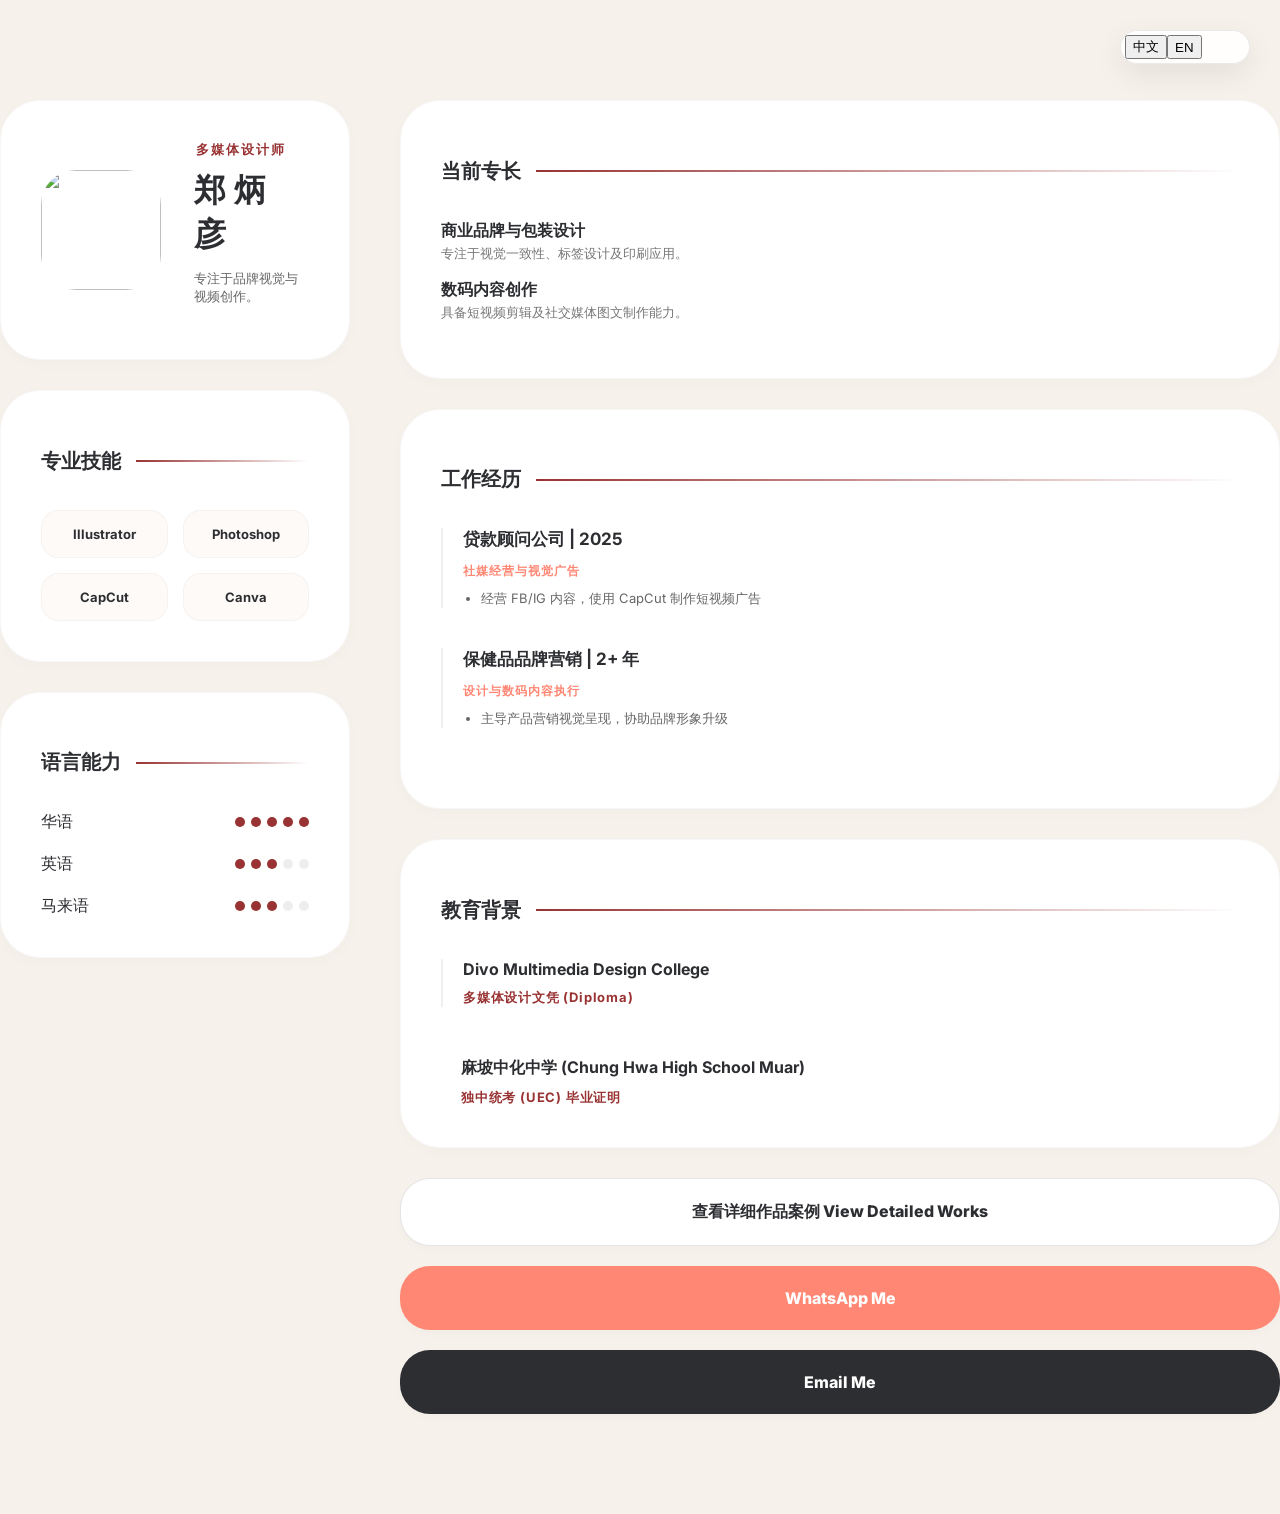
==== commit ef45eefe: "update layout" ====
--- a/index.html
+++ b/index.html
@@ -23,37 +23,51 @@
             -webkit-font-smoothing: antialiased;
         }
 
-        /* --- 🌍 语言切换器 (已修复颜色与滑动逻辑) --- */
+        /* --- 🌍 1. 切换按钮：精准移动到右上角 --- */
         .lang-control {
-            position: fixed; top: 25px; right: 25px; z-index: 2000;
-            background: rgba(255, 255, 255, 0.8); backdrop-filter: blur(15px);
-            padding: 4px; border-radius: 20px; display: flex; width: 130px;
-            border: 1px solid rgba(0,0,0,0.05); box-shadow: 0 10px 30px rgba(0,0,0,0.05);
-            position: relative;
-        }
-        .lang-control::before {
-            content: ''; position: absolute; top: 4px; left: 4px;
-            width: 61px; height: calc(100% - 8px); background: var(--accent);
-            border-radius: 16px; transition: transform 0.4s cubic-bezier(0.19, 1, 0.22, 1); z-index: 0;
-        }
-        .lang-control.is-en::before { transform: translateX(61px) !important; }
-        .lang-btn {
-            flex: 1; border: none; background: none; padding: 10px 0;
-            cursor: pointer; font-weight: 800; font-size: 12px;
-            position: relative; z-index: 1; color: #888 !important; transition: color 0.3s ease;
-        }
-        .lang-btn.active { color: #ffffff !important; }
-
-        /* --- 🏗️ 布局架构 --- */
-        .main-wrapper {
-            width: 90%; max-width: 1200px; margin: 80px auto;
-            display: flex; flex-direction: column; gap: 40px;
-        }
+        position: fixed; 
+        top: 30px; 
+        right: 30px; /* 👈 移到最右边 */
+        z-index: 2000;
+        background: rgba(255, 255, 255, 0.9); 
+        backdrop-filter: blur(15px);
+        padding: 4px; 
+        border-radius: 20px; 
+        display: flex; 
+        width: 120px; /* 稍微缩窄一点，更精致 */
+        border: 1px solid rgba(0,0,0,0.08); 
+        box-shadow: 0 10px 30px rgba(0,0,0,0.08);
+        }
+
+        /* --- 🏗️ 2. 电脑版布局优化 --- */
         @media (min-width: 1024px) {
-            .main-wrapper { flex-direction: row; align-items: start; gap: 60px; }
-            .sidebar { width: 380px; position: sticky; top: 60px; }
-            .content-main { flex: 1; }
-        }
+        .main-wrapper { 
+        display: grid;
+        grid-template-columns: 350px 1fr; /* 👈 固定左边宽度，右边自适应 */
+        gap: 50px; 
+        margin: 100px auto; /* 增加上下留白，更有呼吸感 */
+        align-items: start;
+        }
+    
+        .sidebar {
+        position: sticky;
+        top: 100px; /* 👈 跟着屏幕滑动的丝滑感 */
+        }
+
+        /* 让电脑版的卡片间距更大，显得不那么拥挤 */
+        .card {
+        padding: 50px; 
+        margin-bottom: 40px;
+        }
+}
+
+    /* 针对电脑版的大标题微调 */
+    @media (min-width: 1024px) {
+    .lang-zh h1 { 
+        font-size: 42px; /* 电脑版名字再大一点，霸气 */
+        letter-spacing: 12px;
+    }
+}
 
         /* --- 🎨 卡片通用设计 --- */
         .card {
@@ -272,9 +286,9 @@
             </div>
         </div>
 
-        <a href="https://yantherichasian.github.io/My_Portfolio/" target="_blank" class="btn btn-behance">
-            <span class="lang-zh">查看完整作品集</span>
-            <span class="lang-en" style="display:none;">View Full Portfolio</span>
+        <a href="work.html" class="btn btn-behance">
+            <span class="lang-zh">查看详细作品案例</span>
+            <span class="lang-en">View Detailed Works</span>
         </a>
         
         <div style="margin-top:20px;">
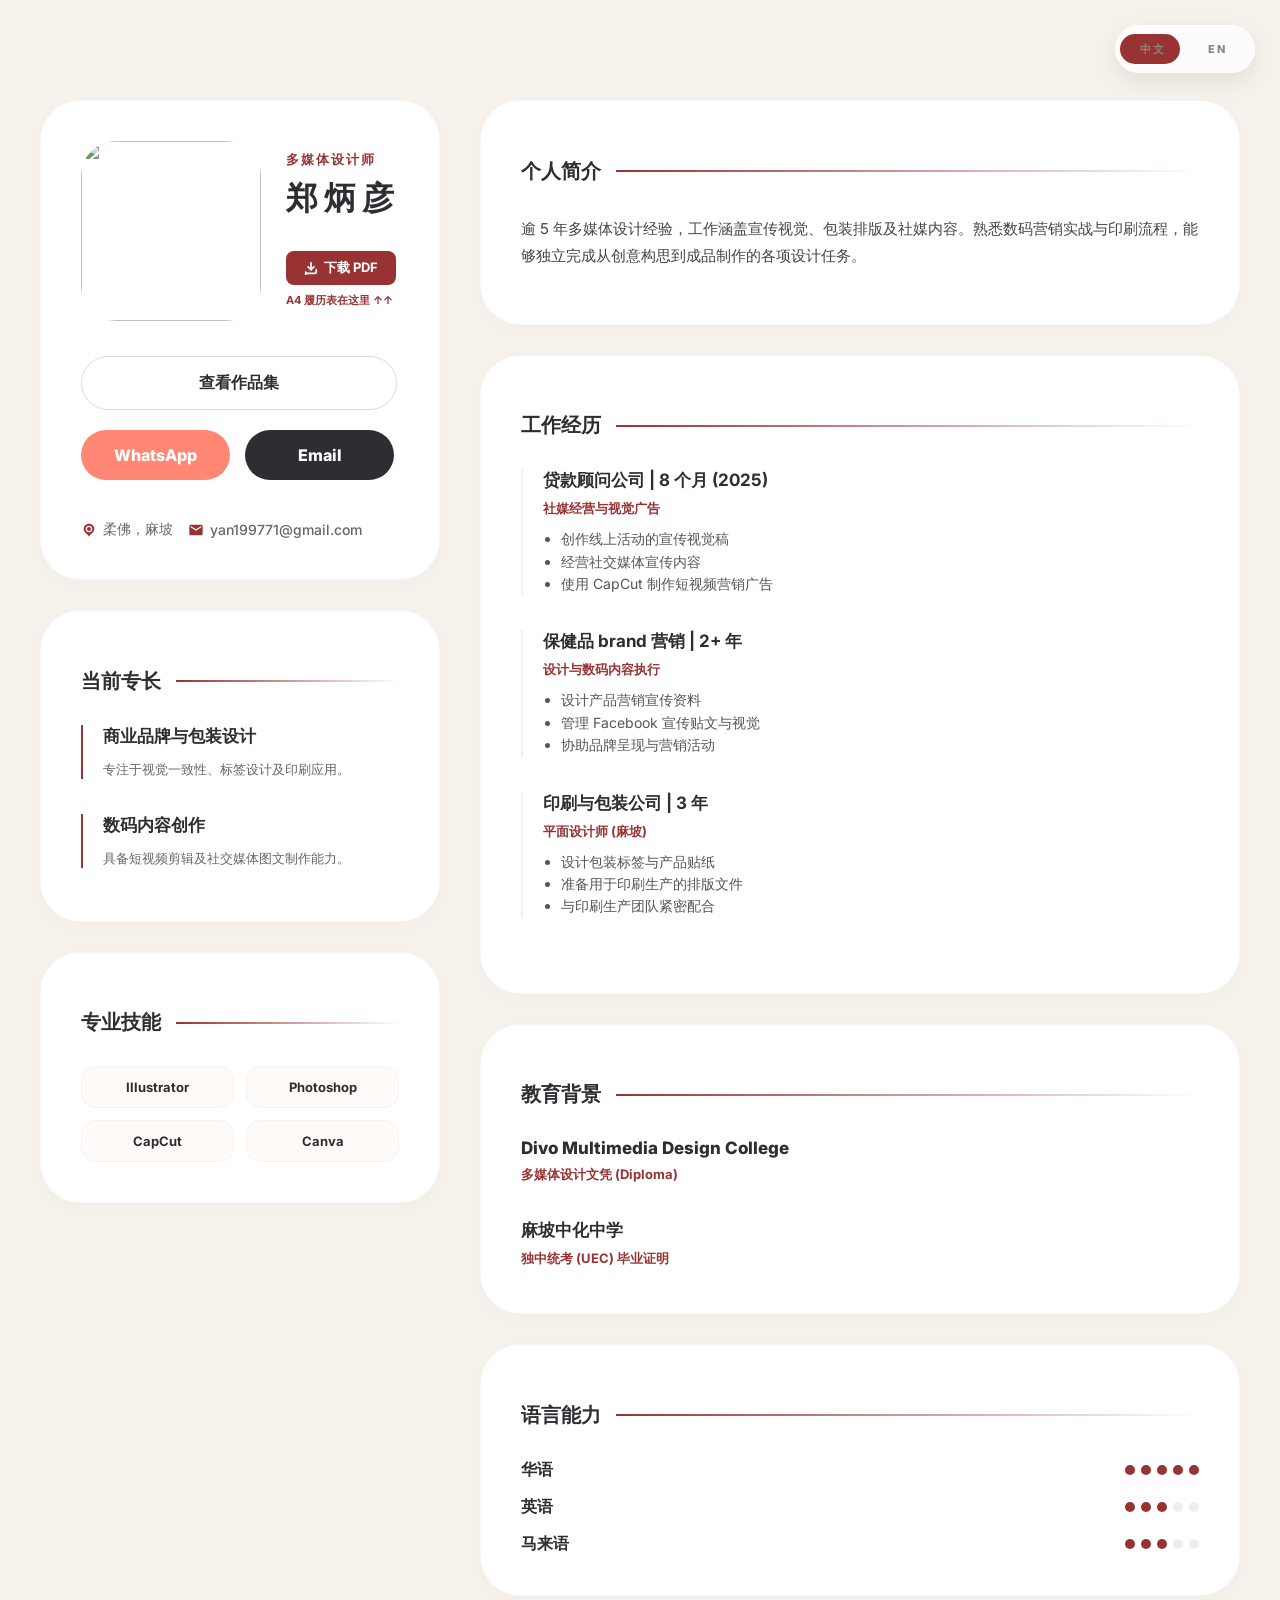
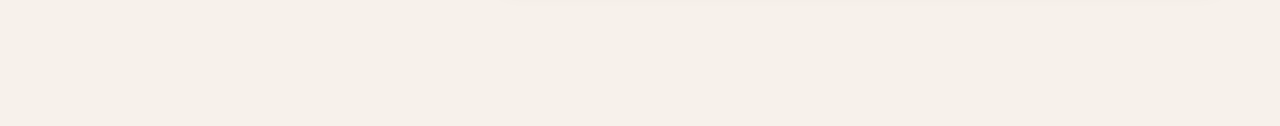
==== commit 23e9d339: "更新：调整文字和区块大小和排版" ====
--- a/index.html
+++ b/index.html
@@ -8,8 +8,8 @@
     <style>
         :root {
             --bg-base: #f7f1eb;
-            --accent: #993333; /* 巧克力色 */
-            --brand-pop: #FF8774; /* 浅橘红 */
+            --accent: #993333; 
+            --brand-pop: #FF8774;
             --text-main: #2d2e32;
             --text-sub: #767676;
             --transition: all 0.5s cubic-bezier(0.165, 0.84, 0.44, 1);
@@ -22,301 +22,281 @@
             margin: 0; padding: 0;
             -webkit-font-smoothing: antialiased;
         }
-
-        /* --- 🌍 1. 切换按钮：精准移动到右上角 --- */
+        
+        /* 语言切换器 */
         .lang-control {
-        position: fixed; 
-        top: 30px; 
-        right: 30px; /* 👈 移到最右边 */
-        z-index: 2000;
-        background: rgba(255, 255, 255, 0.9); 
-        backdrop-filter: blur(15px);
-        padding: 4px; 
-        border-radius: 20px; 
-        display: flex; 
-        width: 120px; /* 稍微缩窄一点，更精致 */
-        border: 1px solid rgba(0,0,0,0.08); 
-        box-shadow: 0 10px 30px rgba(0,0,0,0.08);
-        }
-
-        /* --- 🏗️ 2. 电脑版布局优化 --- */
+            position: fixed; top: 25px; right: 25px; z-index: 2000;
+            background: rgba(255, 255, 255, 0.75); backdrop-filter: blur(12px);
+            display: flex; align-items: center; padding: 4px; border-radius: 30px;
+            width: 130px; height: 38px; border: 1px solid rgba(255, 255, 255, 0.4);
+            box-shadow: 0 8px 25px rgba(0, 0, 0, 0.08); cursor: pointer;
+        }
+        .lang-dot {
+            position: absolute; left: 4px; width: 60px; height: 30px;
+            background: var(--accent) !important; border-radius: 20px;
+            transition: all 0.4s cubic-bezier(0.175, 0.885, 0.32, 1.275); z-index: 1;
+        }
+        .lang-control.is-en .lang-dot { left: 66px; }
+        .lang-option { flex: 1; text-align: center; font-size: 11px; font-weight: 800; letter-spacing: 2px; text-transform: uppercase; color: #888; z-index: 2; }
+        .lang-control:not(.is-en) .lang-option:first-child, .lang-control.is-en .lang-option:last-child { color: #ffffff !important; }
+        .lang-en { display: none; }
+
+        /* 🏗️ 布局比例：左边拉宽 */
+        .main-wrapper { max-width: 1200px; margin: 0 auto; padding: 20px; }
         @media (min-width: 1024px) {
-        .main-wrapper { 
-        display: grid;
-        grid-template-columns: 350px 1fr; /* 👈 固定左边宽度，右边自适应 */
-        gap: 50px; 
-        margin: 100px auto; /* 增加上下留白，更有呼吸感 */
-        align-items: start;
-        }
-    
-        .sidebar {
-        position: sticky;
-        top: 100px; /* 👈 跟着屏幕滑动的丝滑感 */
-        }
-
-        /* 让电脑版的卡片间距更大，显得不那么拥挤 */
-        .card {
-        padding: 50px; 
-        margin-bottom: 40px;
-        }
-}
-
-    /* 针对电脑版的大标题微调 */
-    @media (min-width: 1024px) {
-    .lang-zh h1 { 
-        font-size: 42px; /* 电脑版名字再大一点，霸气 */
-        letter-spacing: 12px;
-    }
-}
-
-        /* --- 🎨 卡片通用设计 --- */
+            .main-wrapper { display: grid; grid-template-columns: 400px 1fr; gap: 40px; margin: 80px auto; align-items: start; }
+            .sidebar { position: sticky; top: 60px; }
+        }
+
         .card {
             background: #fff; border-radius: 40px; padding: 40px; margin-bottom: 30px;
             box-shadow: 0 4px 15px rgba(0,0,0,0.02); border: 1px solid rgba(0,0,0,0.03);
             transition: var(--transition);
         }
-        .card:hover { transform: translateY(-10px); box-shadow: 0 30px 60px rgba(0,0,0,0.05); border-color: var(--brand-pop); }
-
-        /* --- 👤 个人信息：左图右字 --- */
-        .profile-box { display: flex; align-items: center; gap: 25px; }
-        .avatar { width: 120px; height: 120px; border-radius: 35px; object-fit: cover; flex-shrink: 0; }
-        
-        /* 🚀 修复：中文名字间距 (精准控制) */
-        .lang-zh h1 { 
-            font-size: 32px; font-weight: 800; 
-            letter-spacing: 8px; /* 这里调间距 */
-            margin: 10px 0 5px 0; padding-left: 8px; /* 补偿右侧空位确保居中感 */
-        }
-        .lang-en h1 { font-size: 28px; font-weight: 800; letter-spacing: 0; margin: 10px 0 5px 0; }
+        .card:hover { transform: translateY(-10px); box-shadow: 0 30px 60px rgba(0,0,0,0.05); }
+
+        /* 👤 个人信息区 */
+        .profile-box { display: flex; flex-direction: column; align-items: flex-start; gap: 20px; }
+        .profile-header { display: flex; align-items: center; gap: 25px; width: 100%; }
+        .avatar { width: 10px; height: 120px; border-radius: 35px; object-fit: cover; }
+        
+        .profile-info { flex: 1; }
         .tagline { color: var(--accent); font-weight: 900; font-size: 13px; letter-spacing: 2px; text-transform: uppercase; }
-
-        /* --- 📋 经历与标题 --- */
-        h2 { font-size: 20px; font-weight: 800; margin-bottom: 35px; display: flex; align-items: center; }
+        .lang-zh h1 { font-size: 32px; font-weight: 800; letter-spacing: 6px; margin: 8px 0; }
+        .lang-en h1 { font-size: 26px; font-weight: 800; margin: 8px 0; }
+        .lang-en h2 { font-size: 20px; font-weight: 800; margin: 8px 0; }
+
+        /* 地标放在照片下 */
+        .location-tag { display: flex; align-items: center; gap: 6px; margin-top: 5px; }
+        .location-icon { width: 16px; height: 16px; }
+        .location-tag span { font-size: 14px; color: #666; font-weight: 500; }
+
+        /* 下载按钮 */
+        .download-btn {
+            display: inline-flex; align-items: center; justify-content: center;
+            margin-top: 15px; padding: 8px 18px;
+            background-color: var(--accent); color: #FFFFFF !important;
+            font-size: 13px; font-weight: 700; text-decoration: none; border-radius: 8px;
+            transition: all 0.3s ease;
+        }
+
+        /* 学历颜色分级 */
+        .edu-school { font-size: 18px; color: var(--text-main); font-weight: 800; display: block; }
+        .edu-degree { font-size: 14px; color: var(--accent); font-weight: 700; margin-top: 5px; display: block; }
+
+        /* 通用标题 */
+        h2 { font-size: 20px; font-weight: 800; margin-bottom: 30px; display: flex; align-items: center; }
         h2::after { content: ''; height: 2px; flex: 1; background: linear-gradient(to right, var(--accent), transparent); margin-left: 15px; }
 
-        .experience-item { margin-bottom: 40px; padding-left: 20px; border-left: 2px solid #f0f0f0; }
-        .experience-item b { font-size: 17px; display: block; margin-bottom: 8px; }
-        .experience-item span { color: var(--brand-pop); font-size: 12px; font-weight: 800; letter-spacing: 1px; }
-        .experience-item ul { font-size: 13px; color: #666; padding-left: 18px; margin-top: 10px; }
-
-        /* --- 🎓 教育背景 (修复上下间距与字体) --- */
-        .edu-item { margin-bottom: 50px; padding-left: 20px; border-left: 2px solid #f0f0f0; }
-        .edu-item b { 
-            font-size: 16px; display: block; 
-            margin-bottom: 10px; /* 🚀 学校和文凭的间距 */
-        }
-        .edu-item p { 
-            color: var(--accent); font-weight: 700; 
-            font-size: 13px; /* 🚀 文凭字体小一点 */
-            margin: 0; letter-spacing: 0.8px; 
-        }
-
-        /* --- 🎯 技能网格 (左2右2) --- */
-        .skill-group { display: grid; grid-template-columns: 1fr 1fr; gap: 15px; margin-top: 20px; }
-        .skill-tag {
-            background: #fdfaf7; padding: 15px; border-radius: 18px;
-            font-size: 13px; font-weight: 700; text-align: center; border: 1px solid rgba(0,0,0,0.03);
-            transition: var(--transition);
-        }
-        .skill-tag:hover { background: var(--brand-pop); color: white; transform: translateY(-3px); }
-
-        /* --- 📊 语言进度条 (圆点) --- */
+        .item { margin-bottom: 35px; padding-left: 20px; border-left: 2px solid #f0f0f0; }
+        .item b { font-size: 17px; display: block; margin-bottom: 8px; }
+        .item span { color: var(--accent); font-size: 13px; font-weight: 700; display: block; margin-bottom: 5px; }
+        .item ul { font-size: 14px; color: #555; padding-left: 18px; margin-top: 10px; line-height: 1.6; }
+
+        /* 技能展示 */
+        .skill-group { display: grid; grid-template-columns: 1fr 1fr; gap: 12px; }
+        .skill-tag { background: #fdfaf7; padding: 12px; border-radius: 15px; font-size: 13px; font-weight: 700; text-align: center; border: 1px solid rgba(0,0,0,0.03); }
+        
         .dot-group { display: flex; gap: 6px; }
         .dot { width: 10px; height: 10px; border-radius: 50%; background: #eee; }
         .dot.fill { background: var(--accent); }
 
-        /* --- 🔗 按钮 --- */
-        /* --- 🔗 链接格子：增加卡片式选中效果 --- */
-.btn { 
-    display: block; 
-    text-align: center; 
-    padding: 22px; 
-    border-radius: 30px; /* 调大圆角，更像卡片 */
-    font-weight: 800; 
-    text-decoration: none; 
-    margin-top: 20px; 
-    transition: var(--transition); /* 使用全局 0.5s 平滑过渡 */
-    border: 1px solid rgba(0,0,0,0.03);
-    box-shadow: 0 4px 10px rgba(0,0,0,0.02); /* 初始微阴影 */
-    cursor: pointer;
-}
-
-/* 🚀 关键：和其他区块一样的选中（悬停）效果 */
-.btn:hover {
-    transform: translateY(-8px); /* 向上浮动 */
-    box-shadow: 0 20px 40px rgba(0,0,0,0.1); /* 投影加深 */
-    filter: brightness(1.1); /* 稍微变亮，增加反馈感 */
-}
-
-/* 按钮各自的颜色定义 */
-.btn-wa { background: var(--brand-pop); color: white; border: none; }
-.btn-mail { background: var(--text-main); color: white; border: none; }
-.btn-behance { 
-    background: white; 
-    color: var(--text-main); 
-    border: 1px solid rgba(0,0,0,0.1); 
-}
-
-/* 针对 Behance 按钮悬停时，边框变色 */
-.btn-behance:hover {
-    border-color: var(--brand-pop);
-}
-
-/* 贴在 <style> 标签结束前即可 */
-.lang-zh .tagline {
-    padding-left: 10px; /* 数值越大，前面的空格/位移就越多 */
-}
-
+        .btn { display: block; text-align: center; padding: 18px; border-radius: 30px; font-weight: 800; text-decoration: none; margin-top: 15px; }
+        .btn-wa { background: var(--brand-pop); color: white; }
+        .btn-mail { background: var(--text-main); color: white; }
+        .btn-behance { background: white; color: var(--text-main); border: 1px solid #ddd; }
     </style>
 </head>
 <body>
 
-<div class="lang-control">
-    <button id="zh-btn" class="lang-btn active" onclick="setLang('zh')">中文</button>
-    <button id="en-btn" class="lang-btn" onclick="setLang('en')">EN</button>
+<div class="lang-control" onclick="toggleLang()">
+    <div class="lang-dot"></div>
+    <div class="lang-option">中文</div>
+    <div class="lang-option">EN</div>
 </div>
 
 <div class="main-wrapper">
     <div class="sidebar">
         <div class="card profile-box">
-            <img src="https://i.postimg.cc/kMbGhf1W/IMG-20260321-012520-edit-411287862878677.jpg" class="avatar">
-            <div class="profile-info">
-                <div class="lang-zh">
-                    <div class="tagline">多媒体设计师</div>
-                    <h1>郑炳彦</h1>
-                    <p style="font-size: 13px; color: #666; padding-left: 8px;">专注于品牌视觉与视频创作。</p>
-                </div>
-                <div class="lang-en" style="display:none;">
-                    <div class="tagline">Multimedia Designer</div>
-                    <h1>Tay Pin Yan</h1>
-                    <p style="font-size: 13px; color: #666;">Focus on branding & video editing.</p>
-                </div>
-            </div>
-        </div>
-
-        <div class="card">
-            <h2 class="lang-zh">专业技能</h2><h2 class="lang-en" style="display:none;">Software</h2>
-            <div class="skill-group">
-                <div class="skill-tag">Illustrator</div>
-                <div class="skill-tag">Photoshop</div>
-                <div class="skill-tag">CapCut</div>
-                <div class="skill-tag">Canva</div>
-            </div>
-        </div>
-
-        <div class="card">
-            <h2 class="lang-zh">语言能力</h2><h2 class="lang-en" style="display:none;">Languages</h2>
-            <div style="display: flex; justify-content: space-between; align-items: center; margin-bottom: 20px;">
-                <span class="lang-zh">华语</span><span class="lang-en" style="display:none;">Chinese</span>
-                <div class="dot-group"><div class="dot fill"></div><div class="dot fill"></div><div class="dot fill"></div><div class="dot fill"></div><div class="dot fill"></div></div>
-            </div>
-            <div style="display: flex; justify-content: space-between; align-items: center; margin-bottom: 20px;">
-                <span class="lang-zh">英语</span><span class="lang-en" style="display:none;">English</span>
-                <div class="dot-group"><div class="dot fill"></div><div class="dot fill"></div><div class="dot fill"></div><div class="dot"></div><div class="dot"></div></div>
-            </div>
-            <div style="display: flex; justify-content: space-between; align-items: center;">
-                <span class="lang-zh">马来语</span><span class="lang-en" style="display:none;">Malay</span>
-                <div class="dot-group"><div class="dot fill"></div><div class="dot fill"></div><div class="dot fill"></div><div class="dot"></div><div class="dot"></div></div>
+    <div class="profile-header" style="align-items: flex-start;"> <img src="https://i.postimg.cc/kMbGhf1W/IMG-20260321-012520-edit-411287862878677.jpg" 
+             class="avatar" style="width: 180px; height: 180px; flex-shrink: 0;"> <div class="profile-info" style="min-width: 200px; padding-top: 10px;">
+            <div class="lang-zh">
+                <div class="tagline">多媒体设计师</div>
+                <h1 style="margin-bottom: 30px;">郑炳彦</h1>
+            </div>
+            <div class="lang-en">
+                <div class="tagline">Multimedia</div><h1 style="margin-bottom: 15px;">
+                <div class="tagline">Designer</div>
+                <h2 style="margin-bottom: 30px;">Tay Pin Yan</h2>
+            </div>
+            
+            <a href="Resume_Tay_Pin_Yan.pdf" download="郑炳彦_Resume" class="download-btn" style="margin-top: 0;">
+                <svg width="14" height="14" viewBox="0 0 24 24" fill="none" stroke="#FFFFFF" stroke-width="3" stroke-linecap="round" stroke-linejoin="round" style="margin-right: 6px;">
+                    <path d="M21 15v4a2 2 0 0 1-2 2H5a2 2 0 0 1-2-2v4"></path>
+                    <polyline points="7 10 12 15 17 10"></polyline>
+                    <line x1="12" y1="15" x2="12" y2="3"></line>
+                </svg>
+                <span class="lang-zh">下载 PDF</span><span class="lang-en">Download</span>
+            </a>
+
+            <div style="font-size: 11px; color: #993333; font-weight: bold; margin-top: 8px;">
+                <span class="lang-zh">A4 履历表在这里 ↑↑</span>
+                <span class="lang-en">A4 Resume is here ↑↑</span>
             </div>
         </div>
     </div>
 
-    <div class="content-main">
-        <div class="card">
-            <h2 class="lang-zh">当前专长</h2><h2 class="lang-en" style="display:none;">Specialization</h2>
-            <div class="lang-zh">
-                <p><b>商业品牌与包装设计</b><br><small style="color:#777;">专注于视觉一致性、标签设计及印刷应用。</small></p>
-                <p><b>数码内容创作</b><br><small style="color:#777;">具备短视频剪辑及社交媒体图文制作能力。</small></p>
-            </div>
-            <div class="lang-en" style="display:none;">
-                <p><b>Commercial Branding</b><br><small style="color:#777;">Consistency, label design, and print production.</small></p>
-                <p><b>Digital Content</b><br><small style="color:#777;">Video editing (CapCut) and social media graphics.</small></p>
-            </div>
-        </div>
-
-        <div class="card">
-            <h2 class="lang-zh">工作经历</h2><h2 class="lang-en" style="display:none;">Experience</h2>
-            <div class="experience-item">
-                <div class="lang-zh">
-                    <b>贷款顾问公司 | 2025</b>
-                    <span>社媒经营与视觉广告</span>
-                    <ul><li>经营 FB/IG 内容，使用 CapCut 制作短视频广告</li></ul>
-                </div>
-                <div class="lang-en" style="display:none;">
-                    <b>Lending Consultant | 2025</b>
-                    <span>Social Media & Visual Ads</span>
-                    <ul><li>Managed FB/IG content, produced video ads via CapCut</li></ul>
-                </div>
-            </div>
-            <div class="experience-item">
-                <div class="lang-zh">
-                    <b>保健品品牌营销 | 2+ 年</b>
-                    <span>设计与数码内容执行</span>
-                    <ul><li>主导产品营销视觉呈现，协助品牌形象升级</li></ul>
-                </div>
-                <div class="lang-en" style="display:none;">
-                    <b>Health Product Marketing | 2+ Years</b>
-                    <span>Design & Digital Executive</span>
-                    <ul><li>Led product marketing visuals and brand identity upgrades</li></ul>
-                </div>
-            </div>
-        </div>
-
-        <div class="card">
-            <h2 class="lang-zh">教育背景</h2><h2 class="lang-en" style="display:none;">Education</h2>
-            <div class="edu-item">
-                <div class="lang-zh">
-                    <b>Divo Multimedia Design College</b>
-                    <p>多媒体设计文凭 (Diploma)</p>
-                </div>
-                <div class="lang-en" style="display:none;">
-                    <b>Divo Multimedia Design College</b>
-                    <p>Diploma in Multimedia Design</p>
-                </div>
-            </div>
-            <div class="edu-item" style="border:none; margin-bottom:0;">
-                <div class="lang-zh">
-                    <b>麻坡中化中学 (Chung Hwa High School Muar)</b>
-                    <p>独中统考 (UEC) 毕业证明</p>
-                </div>
-                <div class="lang-en" style="display:none;">
-                    <b>Chung Hwa High School Muar</b>
-                    <p>UEC Certificate</p>
-                </div>
-            </div>
-        </div>
-
-        <a href="work.html" class="btn btn-behance">
-            <span class="lang-zh">查看详细作品案例</span>
-            <span class="lang-en">View Detailed Works</span>
-        </a>
-        
-        <div style="margin-top:20px;">
-            <a href="https://wa.me/601169281341" target="_blank" class="btn btn-wa">WhatsApp Me</a>
-            <a href="mailto:yan199771@gmail.com" class="btn btn-mail">Email Me</a>
+<a href="work.html" class="btn btn-behance" style="padding: 15px 117px;">
+    <span class="lang-zh">查看作品集</span>
+    <span class="lang-en">Portfolio</span>
+</a>
+        <div style="display:grid;grid-template-columns:1fr 1fr;gap:15px;margin-top:-15px;">
+            <a href="https://wa.me/601169281341" target="_blank" class="btn btn-wa" style="padding: 15px 33px;"> 
+            <span class="lang-zh">WhatsApp</span>
+            <span class="lang-en">WhatsApp</span></a>
+            <a href="mailto:yan199771@gmail.com" class="btn btn-mail" style="padding: 15px 33px;"> 
+            <span class="lang-zh">Email</span>
+            <span class="lang-en">Email</span></a>
+        </div>
+        
+    <div class="location-tag" style="display: flex; gap: 15px; margin-top: 20px;">
+        <div style="display: flex; align-items: center; gap: 6px;">
+            <svg class="location-icon" viewBox="0 0 24 24" fill="none" style="width: 16px; height: 16px;">
+                <path d="M12 13.5C13.6569 13.5 15 12.1569 15 10.5C15 8.84315 13.6569 7.5 12 7.5C10.3431 7.5 9 8.84315 9 10.5C9 12.1569 10.3431 13.5 12 13.5Z" fill="#993333"/>
+                <path fill-rule="evenodd" clip-rule="evenodd" d="M12 22C14 18 20 15.4183 20 10.5C20 6.08172 16.4183 2.5 12 2.5C7.58172 2.5 4 6.08172 4 10.5C4 15.4183 10 18 12 22ZM12 15.5C14.7614 15.5 17 13.2614 17 10.5C17 7.73858 14.7614 5.5 12 5.5C9.23858 5.5 7 7.73858 7 10.5C7 13.2614 9.23858 15.5 12 15.5Z" fill="#993333"/>
+            </svg>
+            <span class="lang-zh">柔佛，麻坡</span><span class="lang-en">Muar, Johor</span>
+        </div>
+        
+        <div style="display: flex; align-items: center; gap: 6px;">
+            <svg viewBox="0 0 24 24" fill="#993333" style="width: 16px; height: 16px;">
+                <path d="M20 4H4c-1.1 0-1.99.9-1.99 2L2 18c0 1.1.9 2 2 2h16c1.1 0 2-.9 2-2V6c0-1.1-.9-2-2-2zm0 4l-8 5-8-5V6l8 5 8-5v2z"/>
+            </svg>
+            <span style="font-size: 14px; color: #666; font-weight: 500;">yan199771@gmail.com</span>
         </div>
     </div>
 </div>
 
+        <div class="card">
+            <h2 class="lang-zh">当前专长</h2><h2 class="lang-en">Specialization</h2>
+            <div class="item" style="border-left-color: var(--accent);">
+                <div class="lang-zh"><b>商业品牌与包装设计</b><p style="font-size:13px; color:#666;">专注于视觉一致性、标签设计及印刷应用。</p></div>
+                <div class="lang-en"><b>Branding & Packaging</b><p style="font-size:13px; color:#666;">Focus on visual identity and print production.</p></div>
+            </div>
+            <div class="item" style="border-left-color: var(--accent); margin-bottom:0;">
+                <div class="lang-zh"><b>数码内容创作</b><p style="font-size:13px; color:#666;">具备短视频剪辑及社交媒体图文制作能力。</p></div>
+                <div class="lang-en"><b>Digital Content</b><p style="font-size:13px; color:#666;">Proficient in video editing and social media visuals.</p></div>
+            </div>
+        </div>
+
+        <div class="card">
+            <h2 class="lang-zh">专业技能</h2><h2 class="lang-en">Software</h2>
+            <div class="skill-group">
+                <div class="skill-tag">Illustrator</div><div class="skill-tag">Photoshop</div>
+                <div class="skill-tag">CapCut</div><div class="skill-tag">Canva</div>
+            </div>
+        </div>
+    </div>
+
+    <div class="content-main">
+        <div class="card">
+            <h2 class="lang-zh">个人简介</h2><h2 class="lang-en">Summary</h2>
+            <p class="lang-zh" style="font-size:15px;line-height:1.8;color:#444;">逾 5 年多媒体设计经验，工作涵盖宣传视觉、包装排版及社媒内容。熟悉数码营销实战与印刷流程，能够独立完成从创意构思到成品制作的各项设计任务。</p>
+            <p class="lang-en" style="font-size:15px;line-height:1.8;color:#444;">Over 5 years of multimedia design experience, covering promotional visuals, packaging, and social media. Familiar with digital marketing and print processes.</p>
+        </div>
+
+        <div class="card">
+            <h2 class="lang-zh">工作经历</h2><h2 class="lang-en">Experience</h2>
+            <div class="item">
+                <div class="lang-zh"><b>贷款顾问公司 | 8 个月 (2025)</b><span>社媒经营与视觉广告</span>
+                    <ul>
+                        <li>创作线上活动的宣传视觉稿</li>
+                        <li>经营社交媒体宣传内容</li>
+                        <li>使用 CapCut 制作短视频营销广告</li>
+                    </ul>
+                </div>
+                <div class="lang-en"><b>Lending Consultant | 8 Mth (2025)</b><span>Social Media & Visual Ads</span>
+                    <ul>
+                        <li>Created visual drafts for online campaigns</li>
+                        <li>Managed social media promotional content</li>
+                        <li>Produced video ads via CapCut</li>
+                    </ul>
+                </div>
+            </div>
+            <div class="item">
+                <div class="lang-zh"><b>保健品 brand 营销 | 2+ 年</b><span>设计与数码内容执行</span>
+                    <ul>
+                        <li>设计产品营销宣传资料</li>
+                        <li>管理 Facebook 宣传贴文与视觉</li>
+                        <li>协助品牌呈现与营销活动</li>
+                    </ul>
+                </div>
+                <div class="lang-en"><b>Health Brand Marketing | 2+ Years</b><span>Design & Digital Executive</span>
+                    <ul>
+                        <li>Designed product marketing materials</li>
+                        <li>Managed Facebook promotional posts & visuals</li>
+                        <li>Assisted in brand presentation and campaigns</li>
+                    </ul>
+                </div>
+            </div>
+            <div class="item">
+                <div class="lang-zh"><b>印刷与包装公司 | 3 年</b><span>平面设计师 (麻坡)</span>
+                    <ul>
+                        <li>设计包装标签与产品贴纸</li>
+                        <li>准备用于印刷生产的排版文件</li>
+                        <li>与印刷生产团队紧密配合</li>
+                    </ul>
+                </div>
+                <div class="lang-en"><b>Printing & Packaging | 3 Years</b><span>Graphic Designer (Muar)</span>
+                    <ul>
+                        <li>Designed packaging labels and stickers</li>
+                        <li>Prepared layout files for print production</li>
+                        <li>Collaborated closely with the production team</li>
+                    </ul>
+                </div>
+            </div>
+        </div>
+
+        <div class="card">
+            <h2 class="lang-zh">教育背景</h2><h2 class="lang-en">Education</h2>
+            <div class="item" style="border:none; padding-left:0;">
+                <div class="lang-zh"><b class="edu-school">Divo Multimedia Design College</b><span class="edu-degree">多媒体设计文凭 (Diploma)</span></div>
+                <div class="lang-en"><b class="edu-school">Divo Multimedia Design College</b><span class="edu-degree">Diploma in Multimedia Design</span></div>
+            </div>
+            <div class="item" style="border:none; padding-left:0; margin-bottom:0;">
+                <div class="lang-zh"><b class="edu-school">麻坡中化中学</b><span class="edu-degree">独中统考 (UEC) 毕业证明</span></div>
+                <div class="lang-en"><b class="edu-school">Chung Hwa High School Muar</b><span class="edu-degree">UEC Certificate</span></div>
+            </div>
+        </div>
+
+        <div class="card">
+            <h2 class="lang-zh">语言能力</h2><h2 class="lang-en">Languages</h2>
+            <div style="display:flex;justify-content:space-between;align-items:center;margin-bottom:15px;">
+                <span style="font-weight:700;"><span class="lang-zh">华语</span><span class="lang-en">Mandarin</span></span>
+                <div class="dot-group"><div class="dot fill"></div><div class="dot fill"></div><div class="dot fill"></div><div class="dot fill"></div><div class="dot fill"></div></div>
+            </div>
+            <div style="display:flex;justify-content:space-between;align-items:center;margin-bottom:15px;">
+                <span style="font-weight:700;"><span class="lang-zh">英语</span><span class="lang-en">English</span></span>
+                <div class="dot-group"><div class="dot fill"></div><div class="dot fill"></div><div class="dot fill"></div><div class="dot"></div><div class="dot"></div></div>
+            </div>
+            <div style="display:flex;justify-content:space-between;align-items:center;">
+                <span style="font-weight:700;"><span class="lang-zh">马来语</span><span class="lang-en">Malay</span></span>
+                <div class="dot-group"><div class="dot fill"></div><div class="dot fill"></div><div class="dot fill"></div><div class="dot"></div><div class="dot"></div></div>
+            </div>
+        </div>
+
+    </div>
+</div>
+
 <script>
-    function setLang(lang) {
-        const control = document.querySelector('.lang-control');
-        const zhBtn = document.getElementById('zh-btn');
-        const enBtn = document.getElementById('en-btn');
-        
-        if (lang === 'zh') {
-            control.classList.remove('is-en');
-            zhBtn.classList.add('active');
-            enBtn.classList.remove('active');
-        } else {
-            control.classList.add('is-en');
-            enBtn.classList.add('active');
-            zhBtn.classList.remove('active');
-        }
-
-        document.querySelectorAll('.lang-zh').forEach(el => el.style.display = (lang === 'zh') ? 'block' : 'none');
-        document.querySelectorAll('.lang-en').forEach(el => el.style.display = (lang === 'en') ? 'block' : 'none');
+    let currentLang = 'zh';
+    function toggleLang() {
+        currentLang = (currentLang === 'zh') ? 'en' : 'zh';
+        document.querySelector('.lang-control').classList.toggle('is-en', currentLang === 'en');
+        document.querySelectorAll('.lang-zh').forEach(el => el.style.display = (currentLang === 'zh') ? 'block' : 'none');
+        document.querySelectorAll('.lang-en').forEach(el => el.style.display = (currentLang === 'en') ? 'block' : 'none');
     }
+    window.onload = () => { document.querySelectorAll('.lang-en').forEach(el => el.style.display = 'none'); };
 </script>
 </body>
 </html>
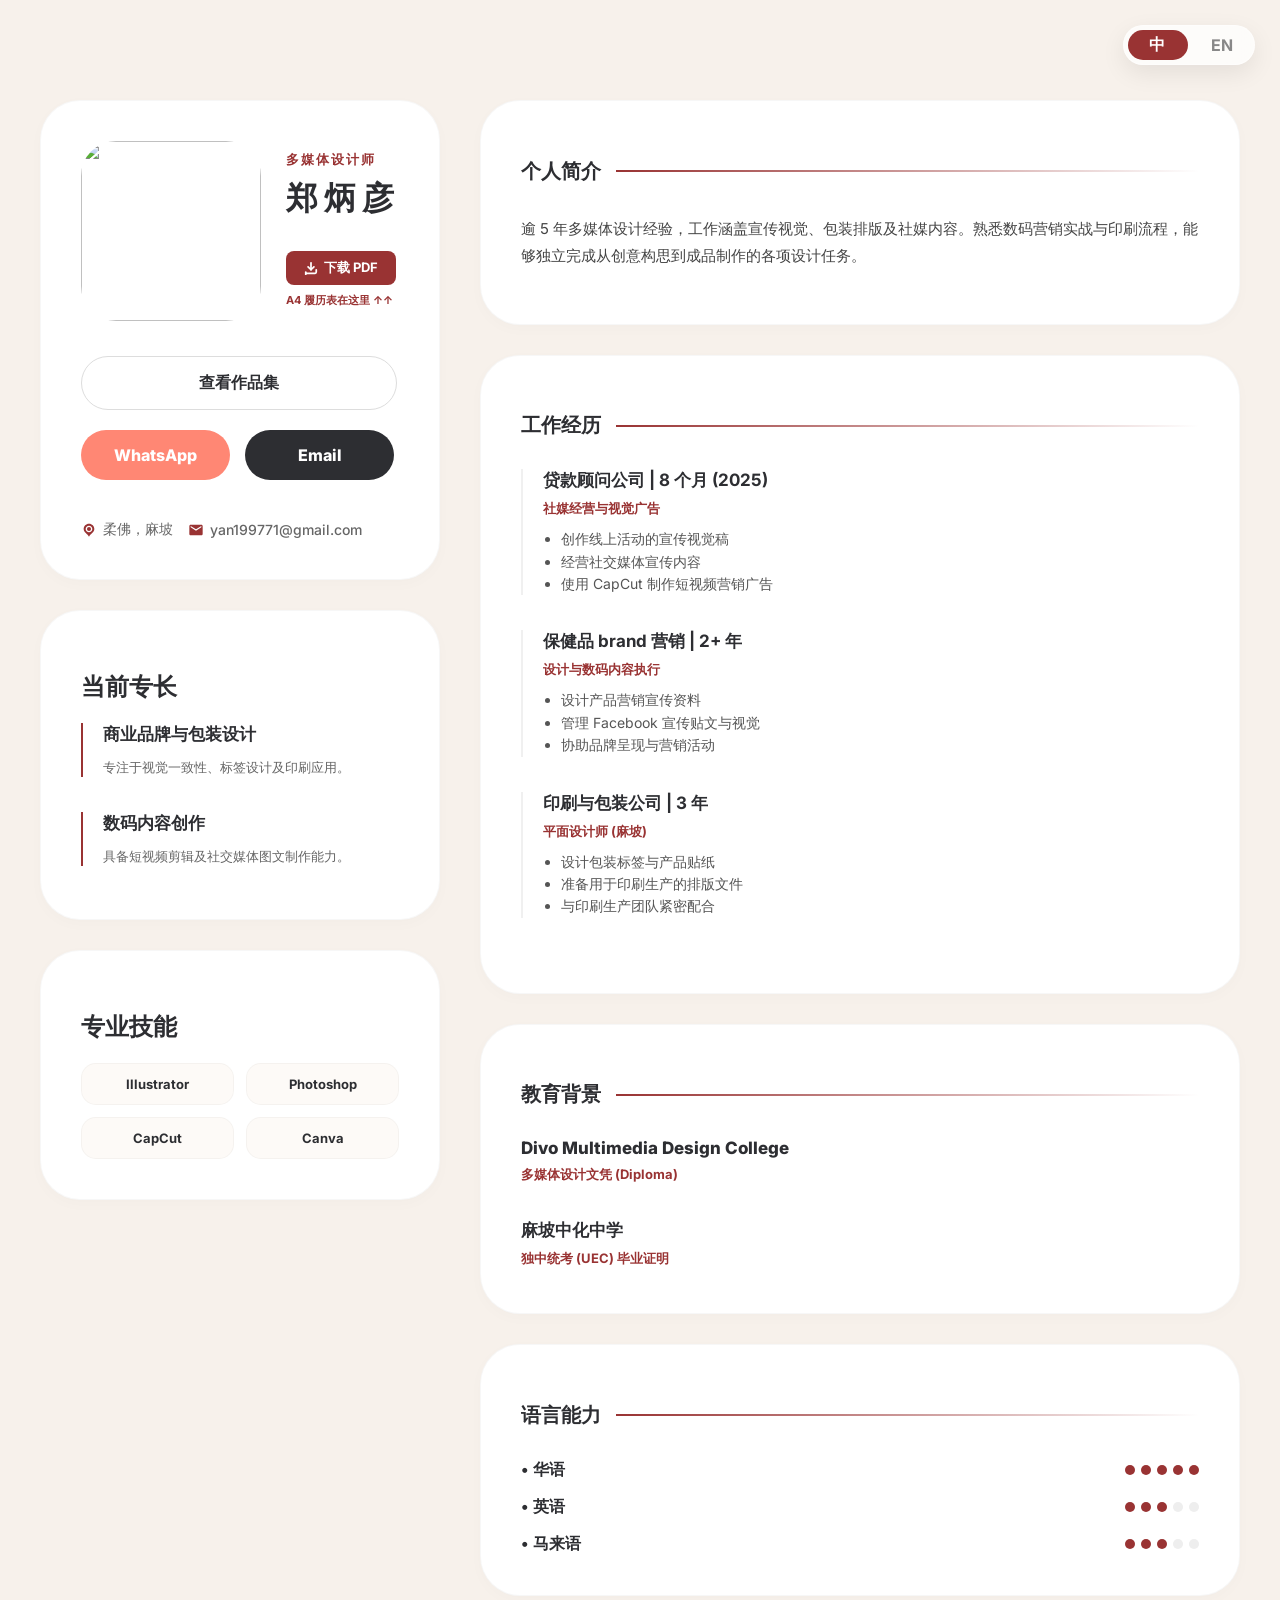
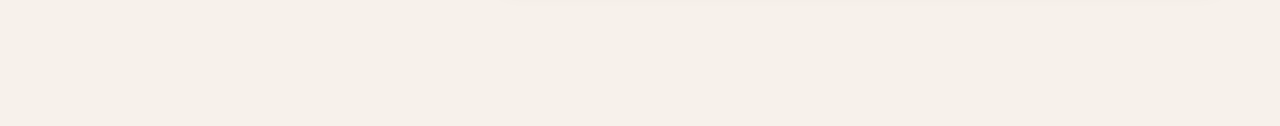
==== commit 9bf5e71a: "更新交互和按钮" ====
--- a/index.html
+++ b/index.html
@@ -36,10 +36,29 @@
             background: var(--accent) !important; border-radius: 20px;
             transition: all 0.4s cubic-bezier(0.175, 0.885, 0.32, 1.275); z-index: 1;
         }
-        .lang-control.is-en .lang-dot { left: 66px; }
-        .lang-option { flex: 1; text-align: center; font-size: 11px; font-weight: 800; letter-spacing: 2px; text-transform: uppercase; color: #888; z-index: 2; }
-        .lang-control:not(.is-en) .lang-option:first-child, .lang-control.is-en .lang-option:last-child { color: #ffffff !important; }
-        .lang-en { display: none; }
+        /* 1. 初始状态：中文按钮文字强制变白 */
+.lang-control:not(.is-en) .lang-option .lang-zh {
+    color: #ffffff !important;
+    display: inline-block !important; /* 确保它不换行 */
+}
+
+/* 2. 英文模式状态：英文按钮文字强制变白 */
+.lang-control.is-en .lang-option .lang-en {
+    color: #ffffff !important;
+    display: inline-block !important;
+}
+
+/* 3. 没被选中的文字颜色（变灰） */
+.lang-control.is-en .lang-option .lang-zh,
+.lang-control:not(.is-en) .lang-option .lang-en {
+    color: #888888 !important;
+}
+
+/* 4. 按钮内部文字的基础保护，防止被 block 撑开 */
+.lang-option span {
+    background: transparent !important;
+    border: none !important;
+}
 
         /* 🏗️ 布局比例：左边拉宽 */
         .main-wrapper { max-width: 1200px; margin: 0 auto; padding: 20px; }
@@ -54,6 +73,23 @@
             transition: var(--transition);
         }
         .card:hover { transform: translateY(-10px); box-shadow: 0 30px 60px rgba(0,0,0,0.05); }
+
+                /* 中文名：保持 h1 */
+.lang-zh h1 { 
+    font-size: 32px; 
+    font-weight: 900; 
+    letter-spacing: 6px; 
+    margin-bottom: 10px; 
+}
+
+/* 英文名：专门用 h2，调整为你想要的 20px */
+.lang-en h2 { 
+    font-size: 20px; 
+    font-weight: 900; 
+    margin-top: 5px;      /* 调这个数字控制名字上下位置 */
+    margin-bottom: 15px;   /* 调这个数字控制名字与按钮的距离 */
+    display: block;       /* 确保它是块级元素 */
+}
 
         /* 👤 个人信息区 */
         .profile-box { display: flex; flex-direction: column; align-items: flex-start; gap: 20px; }
@@ -85,8 +121,36 @@
         .edu-degree { font-size: 14px; color: var(--accent); font-weight: 700; margin-top: 5px; display: block; }
 
         /* 通用标题 */
-        h2 { font-size: 20px; font-weight: 800; margin-bottom: 30px; display: flex; align-items: center; }
-        h2::after { content: ''; height: 2px; flex: 1; background: linear-gradient(to right, var(--accent), transparent); margin-left: 15px; }
+        /* 1. 专门给下方“工作经历”等大标题用的（保留线条） */
+.content-main h2 {
+    display: flex;
+    align-items: center;
+    gap: 15px;
+    font-size: 20px;
+    font-weight: 800;
+    margin-bottom: 30px;
+}
+
+.content-main h2::after {
+    content: '';
+    height: 2px;
+    flex: 1;
+    background: linear-gradient(to right, var(--accent), transparent);
+}
+
+/* 2. 专门给你左侧“英文名字”用的（彻底去掉线条） */
+.lang-en h2 {
+    display: block;        /* 关键：取消 flex 布局，线条就失去了生存空间 */
+    font-size: 20px;       /* 你调好的 20px */
+    font-weight: 900;
+    margin-top: 5px;       /* 调整名字上方间距 */
+    margin-bottom: 15px;   /* 调整名字下方间距 */
+}
+
+.lang-en h2::after {
+    display: none !important; /* 强制让名字后面的线条消失 */
+    content: none !important;
+}
 
         .item { margin-bottom: 35px; padding-left: 20px; border-left: 2px solid #f0f0f0; }
         .item b { font-size: 17px; display: block; margin-bottom: 8px; }
@@ -105,14 +169,107 @@
         .btn-wa { background: var(--brand-pop); color: white; }
         .btn-mail { background: var(--text-main); color: white; }
         .btn-behance { background: white; color: var(--text-main); border: 1px solid #ddd; }
+        
+/* 让色块移动 */
+.lang-control.is-en .lang-dot { 
+    transform: translateX(66px) !important; /* 强制位移 */
+}
+
+/* 默认状态：中文白，英文灰 */
+.lang-control .btn-zh-text { color: #ffffff !important; }
+.lang-control .btn-en-text { color: #888888 !important; }
+
+/* 英文状态：中文灰，英文白 */
+.lang-control.is-en .btn-zh-text { color: #888888 !important; }
+.lang-control.is-en .btn-en-text { color: #ffffff !important; }
+
+/* 确保按钮文字永远可见 */
+.btn-zh-text, .btn-en-text {
+    display: inline-block !important;
+    position: relative;
+    z-index: 5;
+}
+/* 确保按钮容器是横向平分的 */
+.lang-control {
+    display: flex !important;
+    align-items: center !important;
+    justify-content: space-around !important; /* 让中/EN平分空间 */
+    padding: 0 !important;
+}
+
+.lang-option {
+    flex: 1 !important;
+    display: flex !important;
+    justify-content: center !important; /* 文字水平居中 */
+    align-items: center !important;     /* 文字垂直居中 */
+    height: 100% !important;
+    z-index: 5 !important;
+    cursor: pointer;
+}
+
+/* 按钮文字基础样式 */
+.btn-text {
+    color: #888 !important; /* 默认灰色 */
+    font-size: 11px;
+    font-weight: 800;
+    display: inline-block !important;
+}
+
+/* 状态 1：中文模式 (没有 .is-en 时) */
+.lang-control:not(.is-en) .lang-option:first-of-type .btn-text {
+    color: #ffffff !important;
+}
+
+/* 状态 2：英文模式 (有 .is-en 时) */
+.lang-control.is-en .lang-option:last-of-type .btn-text {
+    color: #ffffff !important;
+}
+
+/* 底部线指令（你需要的） */
+.line-bottom {
+    border-bottom: 2px solid var(--accent);
+    padding-bottom: 5px;
+    margin-bottom: 20px;
+    display: block;
+}
+        /* 基础文字样式：默认灰色 */
+.t-zh, .t-en {
+    font-style: normal;
+    color: #888 !important; /* 没选中的时候强制灰色 */
+    transition: color 0.3s;
+    z-index: 10 !important;
+    position: relative;
+}
+
+/* 状态：当没有 .is-en 时（中文模式），强制让 t-zh 变白 */
+.lang-control:not(.is-en) .t-zh {
+    color: #ffffff !important;
+}
+
+/* 状态：当有了 .is-en 时（英文模式），强制让 t-en 变白 */
+.lang-control.is-en .t-en {
+    color: #ffffff !important;
+}
+
+/* 通用内文左侧直线指令 */
+.section-content {
+    border-left: 2px solid var(--accent); /* 线条颜色和粗细 */
+    padding-left: 15px;                  /* 文字和线的距离 */
+    margin-left: 5px;                    /* 线条距离左边的间距 */
+    margin-top: 10px;                    /* 线条距离标题的间距 */
+}
+
+/* 如果你想要线条颜色淡一点，可以改用这个颜色 */
+/* border-left: 2px solid #ddd; */
+        
     </style>
 </head>
 <body>
 
 <div class="lang-control" onclick="toggleLang()">
     <div class="lang-dot"></div>
-    <div class="lang-option">中文</div>
-    <div class="lang-option">EN</div>
+    <div class="lang-option"><b class="t-zh">中</b></div>
+    <div class="lang-option"><b class="t-en">EN</b></div>
 </div>
 
 <div class="main-wrapper">
@@ -272,15 +429,15 @@
         <div class="card">
             <h2 class="lang-zh">语言能力</h2><h2 class="lang-en">Languages</h2>
             <div style="display:flex;justify-content:space-between;align-items:center;margin-bottom:15px;">
-                <span style="font-weight:700;"><span class="lang-zh">华语</span><span class="lang-en">Mandarin</span></span>
+                <span style="font-weight:700;"><span class="lang-zh">• 华语</span><span class="lang-en">• Mandarin</span></span>
                 <div class="dot-group"><div class="dot fill"></div><div class="dot fill"></div><div class="dot fill"></div><div class="dot fill"></div><div class="dot fill"></div></div>
             </div>
             <div style="display:flex;justify-content:space-between;align-items:center;margin-bottom:15px;">
-                <span style="font-weight:700;"><span class="lang-zh">英语</span><span class="lang-en">English</span></span>
+                <span style="font-weight:700;"><span class="lang-zh">• 英语</span><span class="lang-en">• English</span></span>
                 <div class="dot-group"><div class="dot fill"></div><div class="dot fill"></div><div class="dot fill"></div><div class="dot"></div><div class="dot"></div></div>
             </div>
             <div style="display:flex;justify-content:space-between;align-items:center;">
-                <span style="font-weight:700;"><span class="lang-zh">马来语</span><span class="lang-en">Malay</span></span>
+                <span style="font-weight:700;"><span class="lang-zh">• 马来语</span><span class="lang-en">• Malay</span></span>
                 <div class="dot-group"><div class="dot fill"></div><div class="dot fill"></div><div class="dot fill"></div><div class="dot"></div><div class="dot"></div></div>
             </div>
         </div>
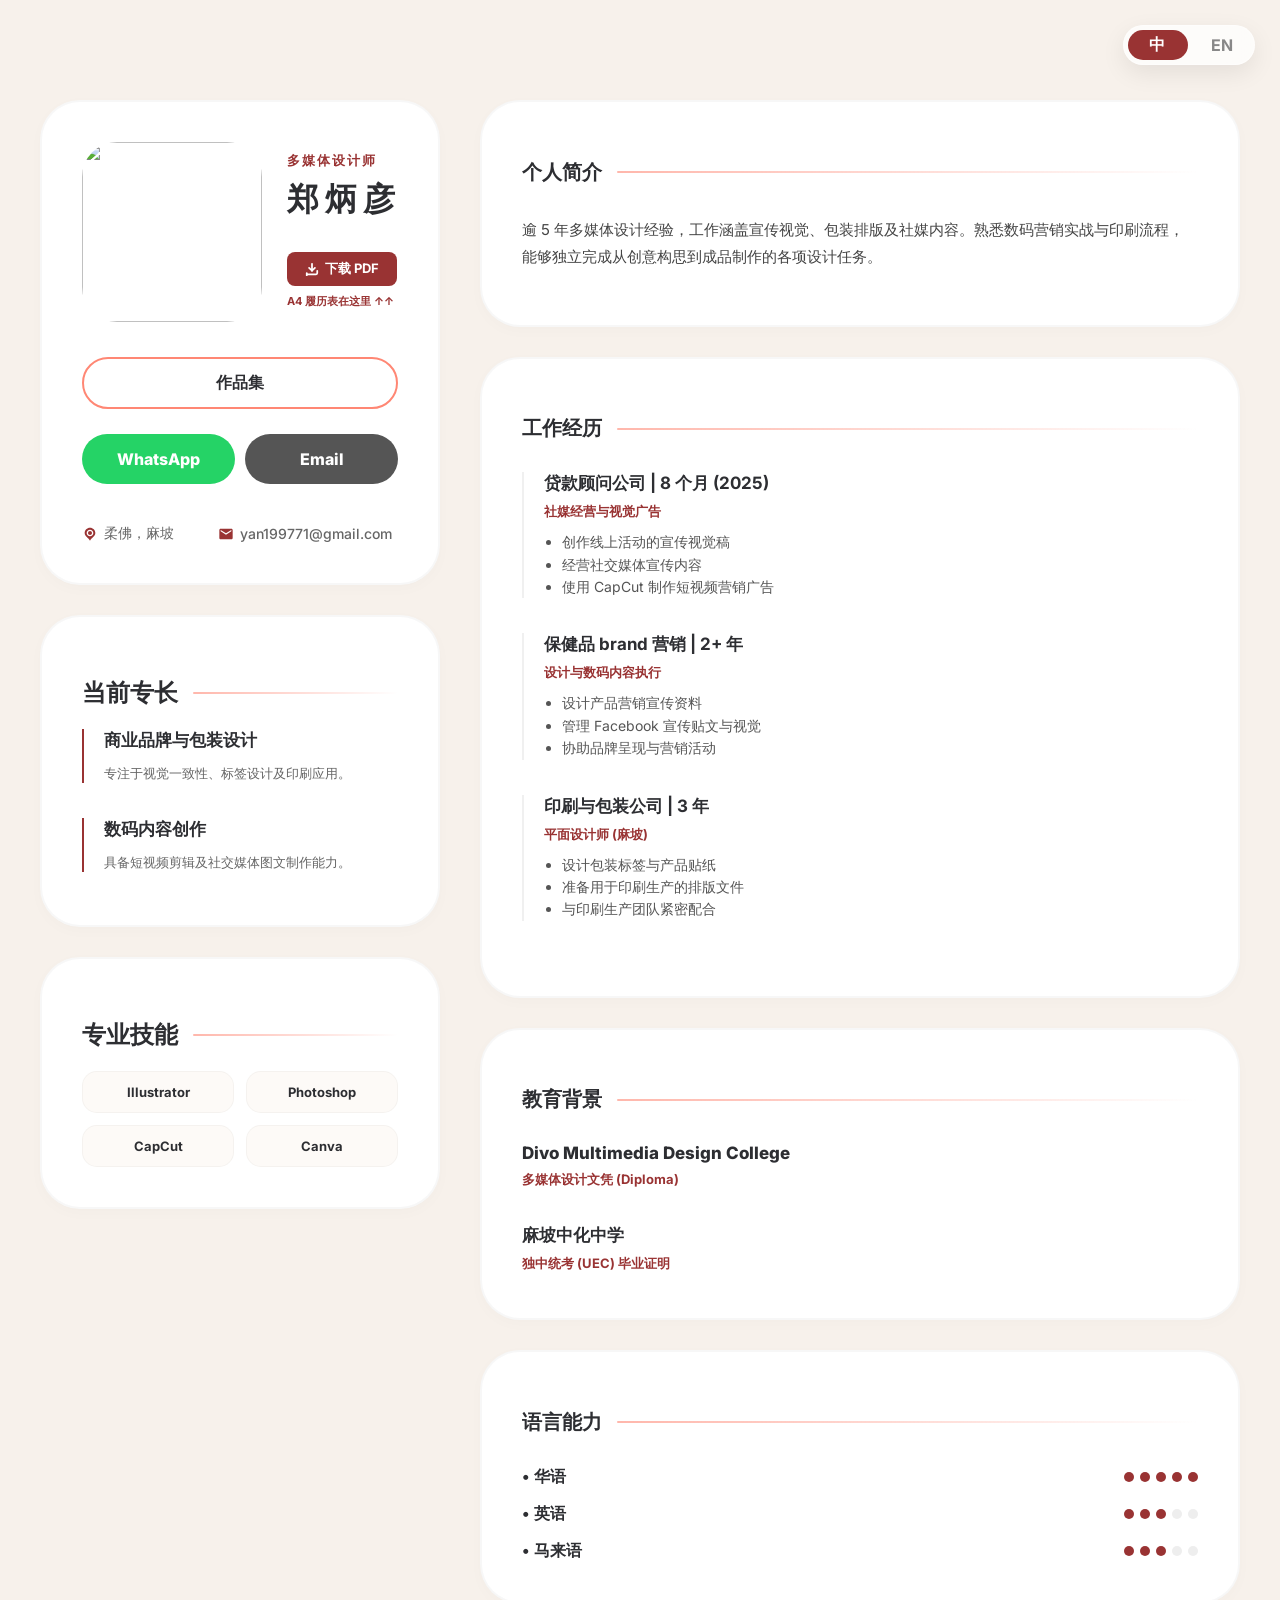
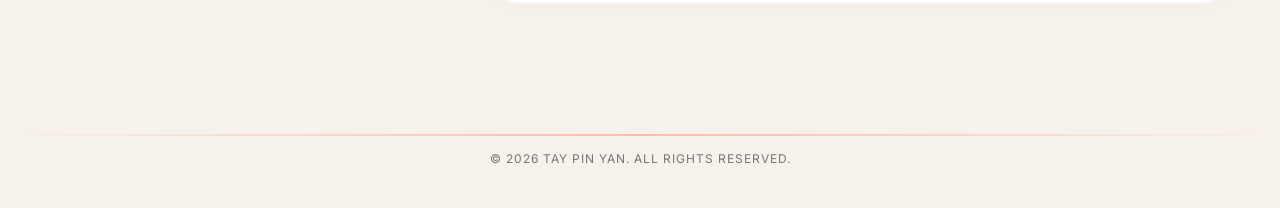
==== commit 186eefa3: "增加了每个区块的交互设计，主要调整个人介绍区块的照片大小和排版" ====
--- a/index.html
+++ b/index.html
@@ -68,11 +68,23 @@
         }
 
         .card {
-            background: #fff; border-radius: 40px; padding: 40px; margin-bottom: 30px;
-            box-shadow: 0 4px 15px rgba(0,0,0,0.02); border: 1px solid rgba(0,0,0,0.03);
-            transition: var(--transition);
-        }
-        .card:hover { transform: translateY(-10px); box-shadow: 0 30px 60px rgba(0,0,0,0.05); }
+    background: #fff; 
+    border-radius: 40px; 
+    padding: 40px; 
+    margin-bottom: 30px;
+    box-shadow: 0 4px 15px rgba(0,0,0,0.02); 
+    /* 初始边框设为 2px，防止 hover 时因为边框变粗导致内容抖动 */
+    border: 2px solid rgba(0,0,0,0.03); 
+    transition: var(--transition);
+}
+
+.card:hover { 
+    transform: translateY(-10px); 
+    /* 1. 追加原本没有的阴影深度 */
+    box-shadow: 0 30px 60px rgba(0,0,0,0.05); 
+    /* 2. 关键：追加亮橙色边框 (使用你 root 里的变量 --brand-pop) */
+    border-color: var(--brand-pop) !important; 
+}
 
                 /* 中文名：保持 h1 */
 .lang-zh h1 { 
@@ -261,7 +273,138 @@
 
 /* 如果你想要线条颜色淡一点，可以改用这个颜色 */
 /* border-left: 2px solid #ddd; */
-        
+
+/* 1. 只要链接里包含 whatsapp 的按钮 */
+a[href*="wa.me"]:hover, 
+a[href*="whatsapp"]:hover,
+.btn-whatsapp:hover {
+    background-color: #128C7E !important; /* 强制变深绿 */
+    filter: brightness(0.8);              /* 强制把亮度调暗 20% */
+    transform: scale(0.95) translateY(2px) !important;
+    box-shadow: inset 0 4px 8px rgba(0,0,0,0.2) !important;
+}
+
+/* 2. 只要链接里包含 mailto 的按钮 */
+a[href*="mailto"]:hover,
+.btn-email:hover {
+    background-color: #333333 !important; /* 强制变深黑灰 */
+    filter: brightness(0.8);              /* 强制调暗 */
+    transform: scale(0.95) translateY(2px) !important;
+    box-shadow: inset 0 4px 8px rgba(0,0,0,0.2) !important;
+}
+
+/* 3. 作品集按钮 (如果你的链接包含 behance 或 work) */
+a[href*="work.html"]:hover,
+a[href*="behance"]:hover,
+.btn-behance:hover {
+    background-color: #000000 !important;
+    color: #ffffff !important;
+    transform: scale(0.95) translateY(2px) !important;
+}
+
+/* 4. 强制所有按钮在 Hover 时，内部文字变白 */
+a[href*="wa.me"]:hover *, 
+a[href*="mailto"]:hover *,
+a[href*="work"]:hover * {
+    color: #ffffff !important;
+}
+
+/* 4. 强制所有按钮文字在 Hover 时必须是白色 */
+.btn-whatsapp:hover span, .btn-email:hover span, .btn-behance:hover span {
+    color: #ffffff !important;
+}
+
+/* 通用：让所有按钮变色都有丝滑动画 */
+.btn {
+    transition: var(--transition) !important;
+}
+
+/* 1. Email 按钮：初始色底（改为高级碳灰，避开死沉的纯黑） */
+.btn-mail {
+    background-color: #555555 !important; /* 初始灰色，更有质感 */
+    color: #ffffff !important;           /* 文字保持白色 */
+    border: none !important;
+    transition: all 0.3s ease !important;
+    display: flex !important;
+    justify-content: center;
+    align-items: center;
+}
+
+/* 2. Email 按钮：Hover 状态（变深、变沉） */
+.btn-mail:hover {
+    background-color: #2d2e32 !important; /* 变成你简历的深色主调 */
+    transform: scale(0.95) translateY(2px) !important; /* 往下沉的感觉 */
+    box-shadow: inset 0 4px 10px rgba(0,0,0,0.3) !important; /* 内部阴影 */
+}
+
+/* 3. 顺便微调一下旁边的 WhatsApp 按钮，确保它们对齐 */
+.btn-wa {
+    background-color: #25D366 !important; /* WhatsApp 标准绿 */
+    color: #ffffff !important;
+    transition: all 0.3s ease !important;
+}
+
+.btn-wa:hover {
+    background-color: #128C7E !important; /* Hover 变深绿 */
+    transform: scale(0.95) translateY(2px) !important;
+}
+
+/* 1. 作品集按钮：初始状态（白底 + 橙色边框 + 黑字） */
+.btn-behance {
+    background-color: #ffffff !important;   /* 纯白底 */
+    color: #2d2e32 !important;              /* 黑字 */
+    border: 2px solid #FF8774 !important;   /* 2px 橙色边框 (使用你的品牌色) */
+    transition: all 0.3s cubic-bezier(0.4, 0, 0.2, 1) !important;
+    font-weight: bold;
+}
+
+/* 2. 作品集按钮：Hover 状态（变成实色橙色底，字变白） */
+.btn-behance:hover {
+    background-color: #FF8774 !important;   /* 背景填满橙色 */
+    color: #ffffff !important;              /* 文字变白色 */
+    border-color: #FF8774 !important;       /* 边框颜色保持一致 */
+    transform: scale(0.95) translateY(2px) !important; /* 沉下去的手感 */
+    box-shadow: 0 10px 20px rgba(255, 135, 116, 0.2) !important; /* 淡淡的橙色光晕 */
+}
+
+
+/* --- 放在 <style> 标签最底部 --- */
+
+/* 1. 默认把所有语言内容藏起来 */
+.lang-zh, .lang-en {
+    display: none; 
+}
+
+/* 2. 只有当被 JS 加上 .is-visible 类名时才显示 */
+.lang-zh.is-visible, .lang-en.is-visible {
+    display: block !important;
+}
+
+/* 1. 基础布局：只要是标题，就准备好画线 */
+h2.lang-zh, h2.lang-en {
+    align-items: center !important;
+    gap: 15px !important;
+    border-bottom: none !important;
+    width: 100% !important;
+    /* 初始设置为 display: none，JS 会控制它显示 */
+}
+
+/* 2. 关键：当标题被显示时 (不管它是 block 还是 flex)，强制它变成 flex 模式来画线 */
+h2.lang-zh:not([style*="display: none"]), 
+h2.lang-en:not([style*="display: none"]) {
+    display: flex !important; /* 只要 JS 没说它是 none，它就是 flex */
+}
+
+/* 3. 画出那根完美的橙色横线 */
+h2.lang-zh:not([style*="display: none"])::after, 
+h2.lang-en:not([style*="display: none"])::after {
+    content: "" !important;
+    flex: 1 !important;
+    height: 2px !important;
+    background: linear-gradient(to right, #FF8774, transparent) !important;
+    border-radius: 10px;
+    opacity: 0.6;
+}
     </style>
 </head>
 <body>
@@ -303,21 +446,28 @@
         </div>
     </div>
 
-<a href="work.html" class="btn btn-behance" style="padding: 15px 117px;">
-    <span class="lang-zh">查看作品集</span>
+<a href="work.html" class="btn btn-behance" style="padding: 13px 0; width: 100%; text-align: center; display: block; box-sizing: border-box;">
+    <span class="lang-zh">作品集</span>
     <span class="lang-en">Portfolio</span>
 </a>
-        <div style="display:grid;grid-template-columns:1fr 1fr;gap:15px;margin-top:-15px;">
-            <a href="https://wa.me/601169281341" target="_blank" class="btn btn-wa" style="padding: 15px 33px;"> 
-            <span class="lang-zh">WhatsApp</span>
-            <span class="lang-en">WhatsApp</span></a>
-            <a href="mailto:yan199771@gmail.com" class="btn btn-mail" style="padding: 15px 33px;"> 
-            <span class="lang-zh">Email</span>
-            <span class="lang-en">Email</span></a>
-        </div>
+        <div style="display: grid; grid-template-columns: 1fr 1fr; gap: 10px; width: 100%; margin-top: -10px;">
+    
+    <a href="https://wa.me/601169281341" target="_blank" class="btn btn-wa" 
+       style="padding: 15px 0; width: 100%; text-align: center; display: block; box-sizing: border-box;"> 
+        <span class="lang-zh">WhatsApp</span>
+        <span class="lang-en">WhatsApp</span>
+    </a>
+
+    <a href="mailto:yan199771@gmail.com" class="btn btn-mail" 
+       style="padding: 15px 0; width: 100%; text-align: center; display: block; box-sizing: border-box;"> 
+        <span class="lang-zh">Email</span>
+        <span class="lang-en">Email</span>
+    </a>
+    
+</div>
         
     <div class="location-tag" style="display: flex; gap: 15px; margin-top: 20px;">
-        <div style="display: flex; align-items: center; gap: 6px;">
+        <div style="display: flex; align-items: center; gap: 6px; white-space: nowrap;">
             <svg class="location-icon" viewBox="0 0 24 24" fill="none" style="width: 16px; height: 16px;">
                 <path d="M12 13.5C13.6569 13.5 15 12.1569 15 10.5C15 8.84315 13.6569 7.5 12 7.5C10.3431 7.5 9 8.84315 9 10.5C9 12.1569 10.3431 13.5 12 13.5Z" fill="#993333"/>
                 <path fill-rule="evenodd" clip-rule="evenodd" d="M12 22C14 18 20 15.4183 20 10.5C20 6.08172 16.4183 2.5 12 2.5C7.58172 2.5 4 6.08172 4 10.5C4 15.4183 10 18 12 22ZM12 15.5C14.7614 15.5 17 13.2614 17 10.5C17 7.73858 14.7614 5.5 12 5.5C9.23858 5.5 7 7.73858 7 10.5C7 13.2614 9.23858 15.5 12 15.5Z" fill="#993333"/>
@@ -325,7 +475,7 @@
             <span class="lang-zh">柔佛，麻坡</span><span class="lang-en">Muar, Johor</span>
         </div>
         
-        <div style="display: flex; align-items: center; gap: 6px;">
+        <div style="display: flex; align-items: center; gap: 6px; padding-left: 29px;">
             <svg viewBox="0 0 24 24" fill="#993333" style="width: 16px; height: 16px;">
                 <path d="M20 4H4c-1.1 0-1.99.9-1.99 2L2 18c0 1.1.9 2 2 2h16c1.1 0 2-.9 2-2V6c0-1.1-.9-2-2-2zm0 4l-8 5-8-5V6l8 5 8-5v2z"/>
             </svg>
@@ -448,12 +598,26 @@
 <script>
     let currentLang = 'zh';
     function toggleLang() {
-        currentLang = (currentLang === 'zh') ? 'en' : 'zh';
-        document.querySelector('.lang-control').classList.toggle('is-en', currentLang === 'en');
-        document.querySelectorAll('.lang-zh').forEach(el => el.style.display = (currentLang === 'zh') ? 'block' : 'none');
-        document.querySelectorAll('.lang-en').forEach(el => el.style.display = (currentLang === 'en') ? 'block' : 'none');
-    }
-    window.onload = () => { document.querySelectorAll('.lang-en').forEach(el => el.style.display = 'none'); };
+    currentLang = (currentLang === 'zh') ? 'en' : 'zh';
+    document.querySelector('.lang-control').classList.toggle('is-en', currentLang === 'en');
+    document.querySelectorAll('.lang-zh').forEach(el => el.style.display = (currentLang === 'zh') ? 'block' : 'none');
+    document.querySelectorAll('.lang-en').forEach(el => el.style.display = (currentLang === 'en') ? 'block' : 'none');
+}
+
+    // 初始化显示
+    window.onload = () => {
+        // 确保初始状态正确
+        document.querySelectorAll('.lang-en').forEach(el => el.style.display = 'none');
+        document.querySelectorAll('.lang-zh').forEach(el => el.style.display = 'block');
+    };
 </script>
 </body>
+
+<footer style="margin-top: 50px; padding-bottom: 30px; width: 100%; display: flex; flex-direction: column; align-items: center;">
+    <div style="width: 100%; height: 2px; background: linear-gradient(to right, transparent, #FF8774, transparent); opacity: 0.5;"></div>
+    
+    <p style="font-size: 12px; color: #767676; margin-top: 15px; letter-spacing: 1px;">
+        © 2026 TAY PIN YAN. ALL RIGHTS RESERVED.
+    </p>
+</footer>
 </html>
